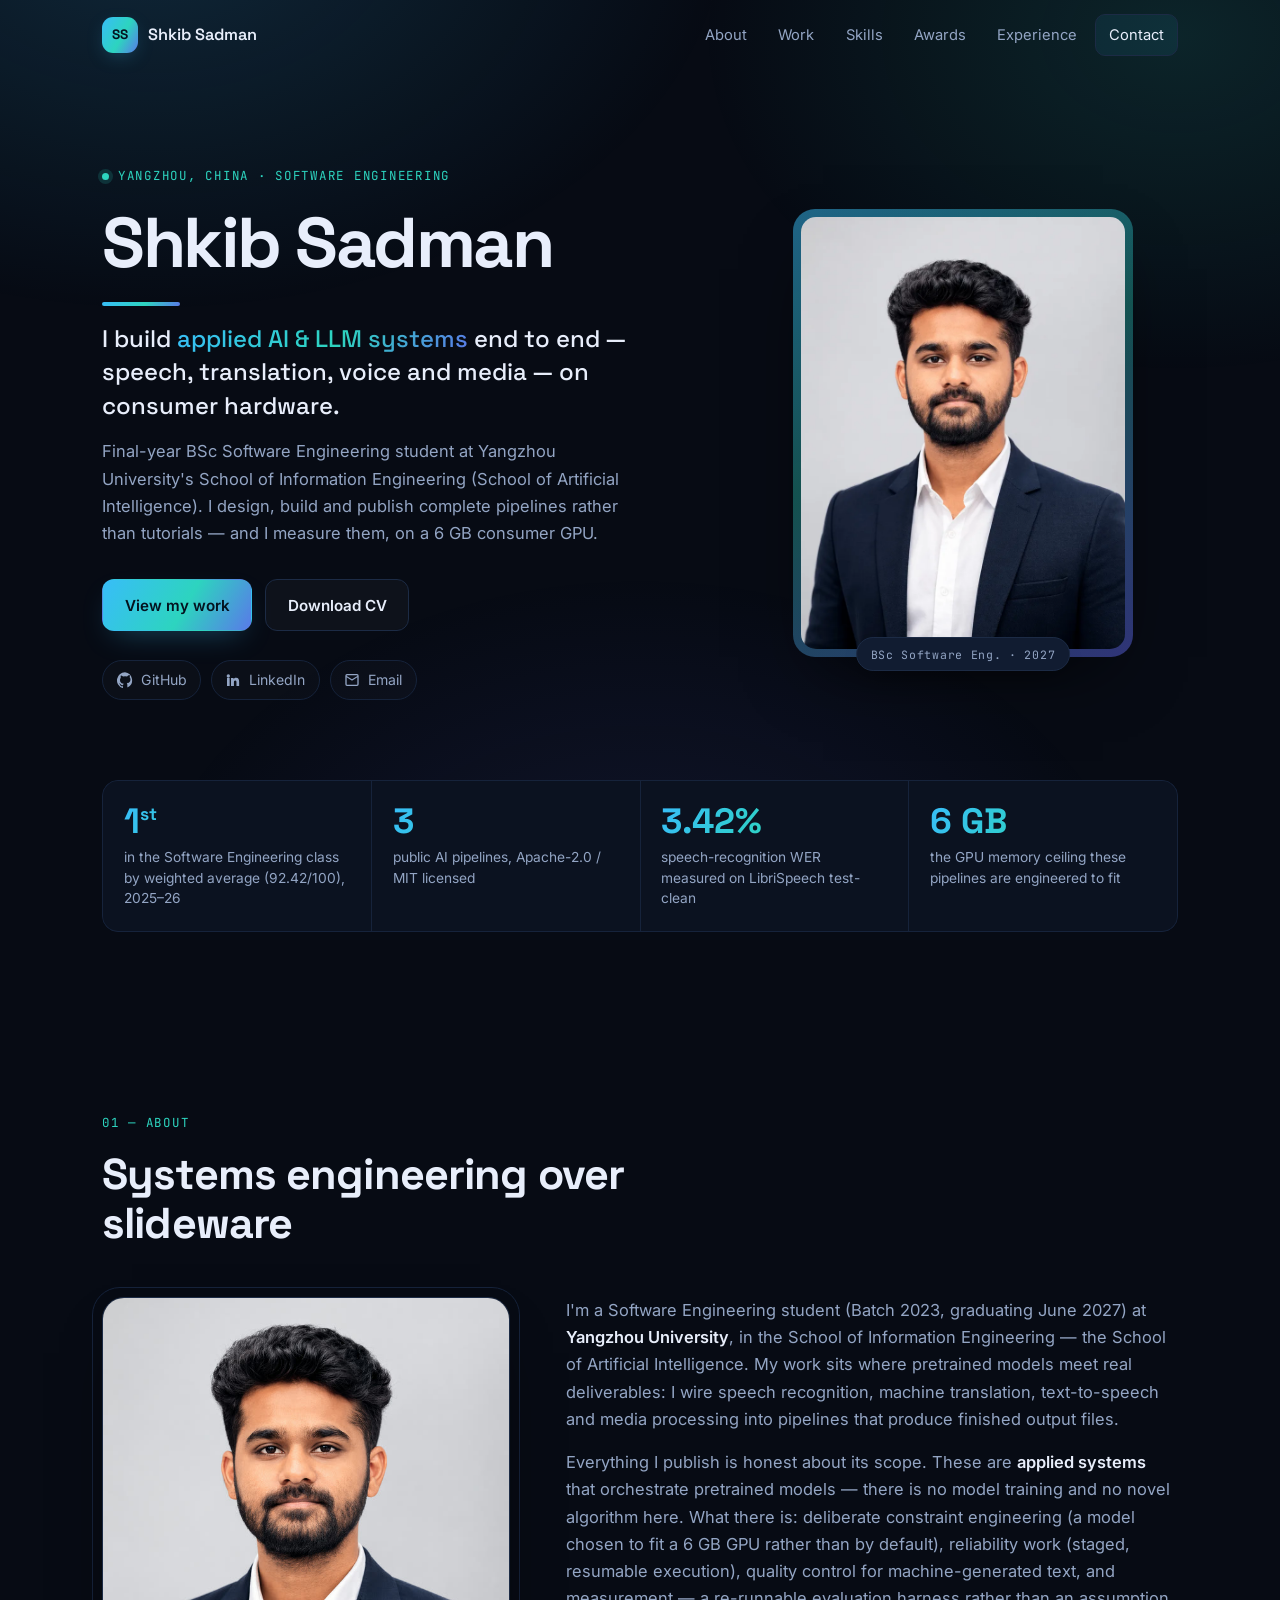
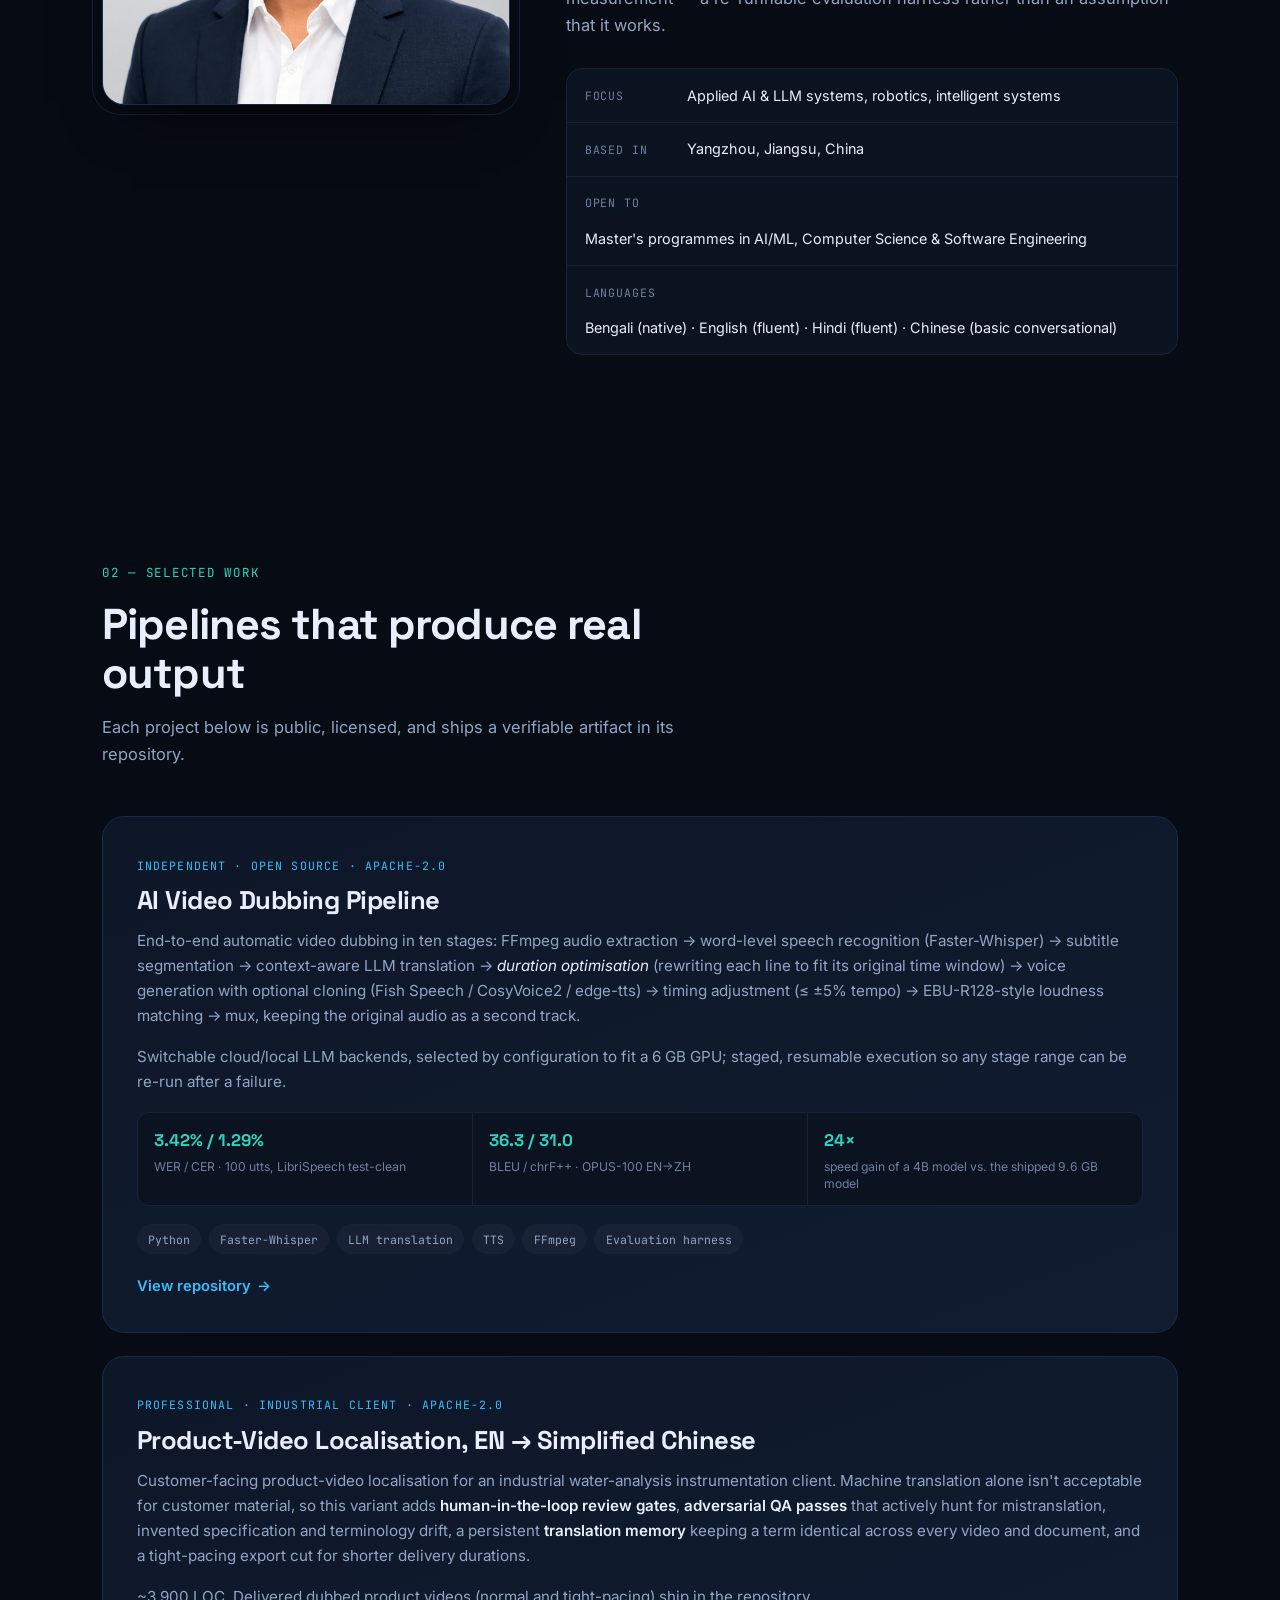
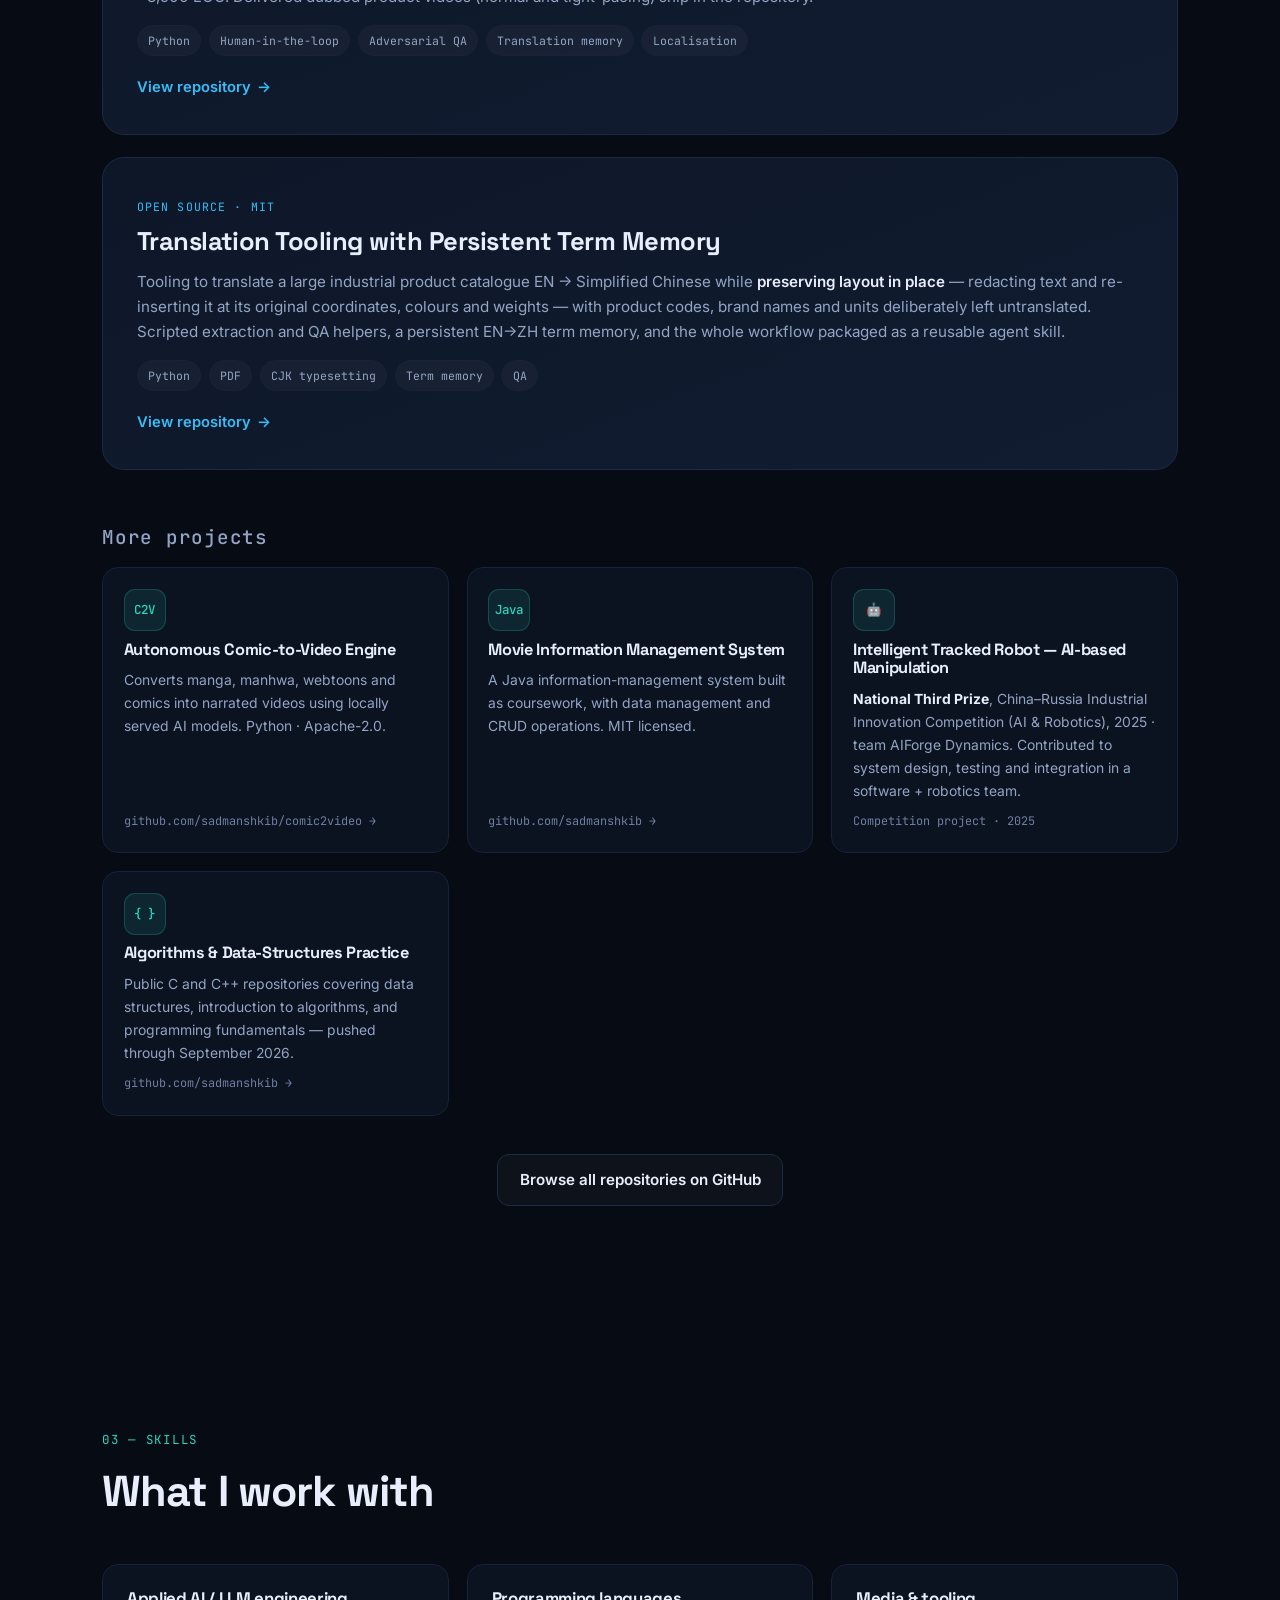
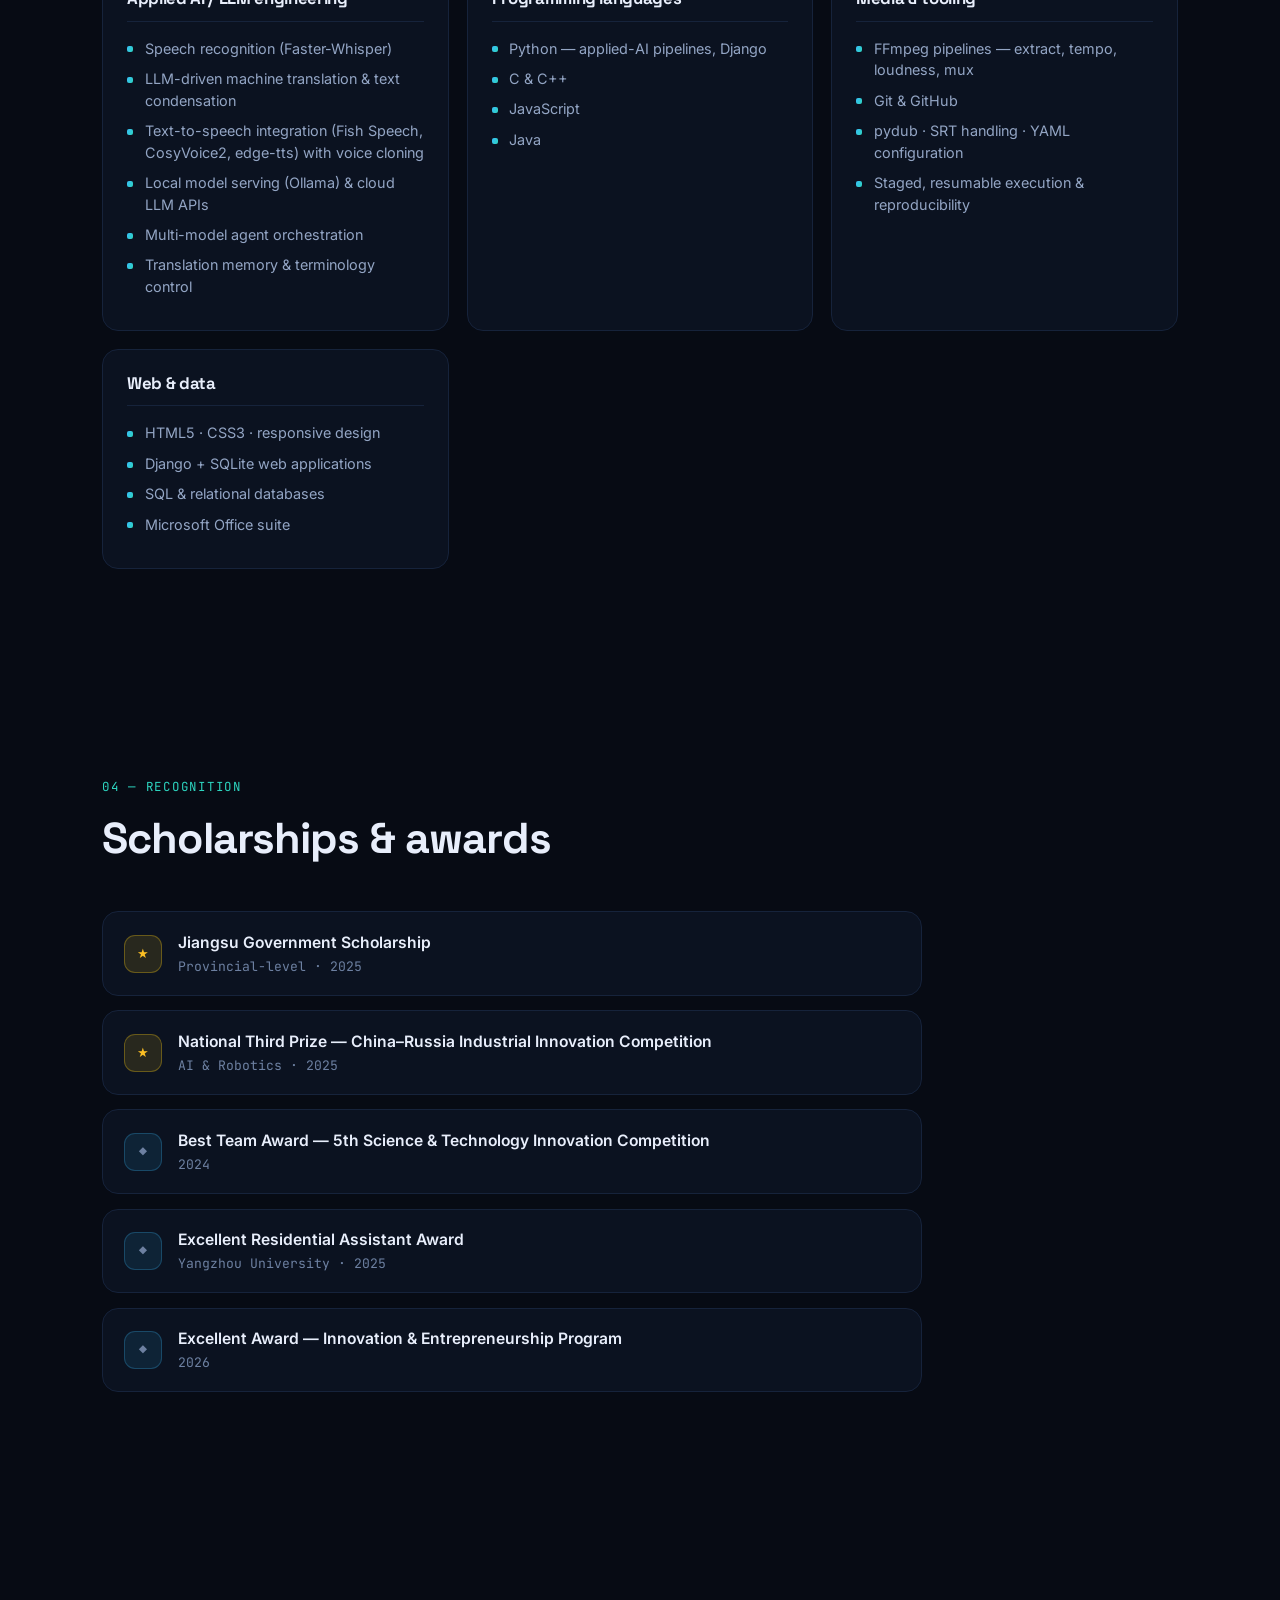
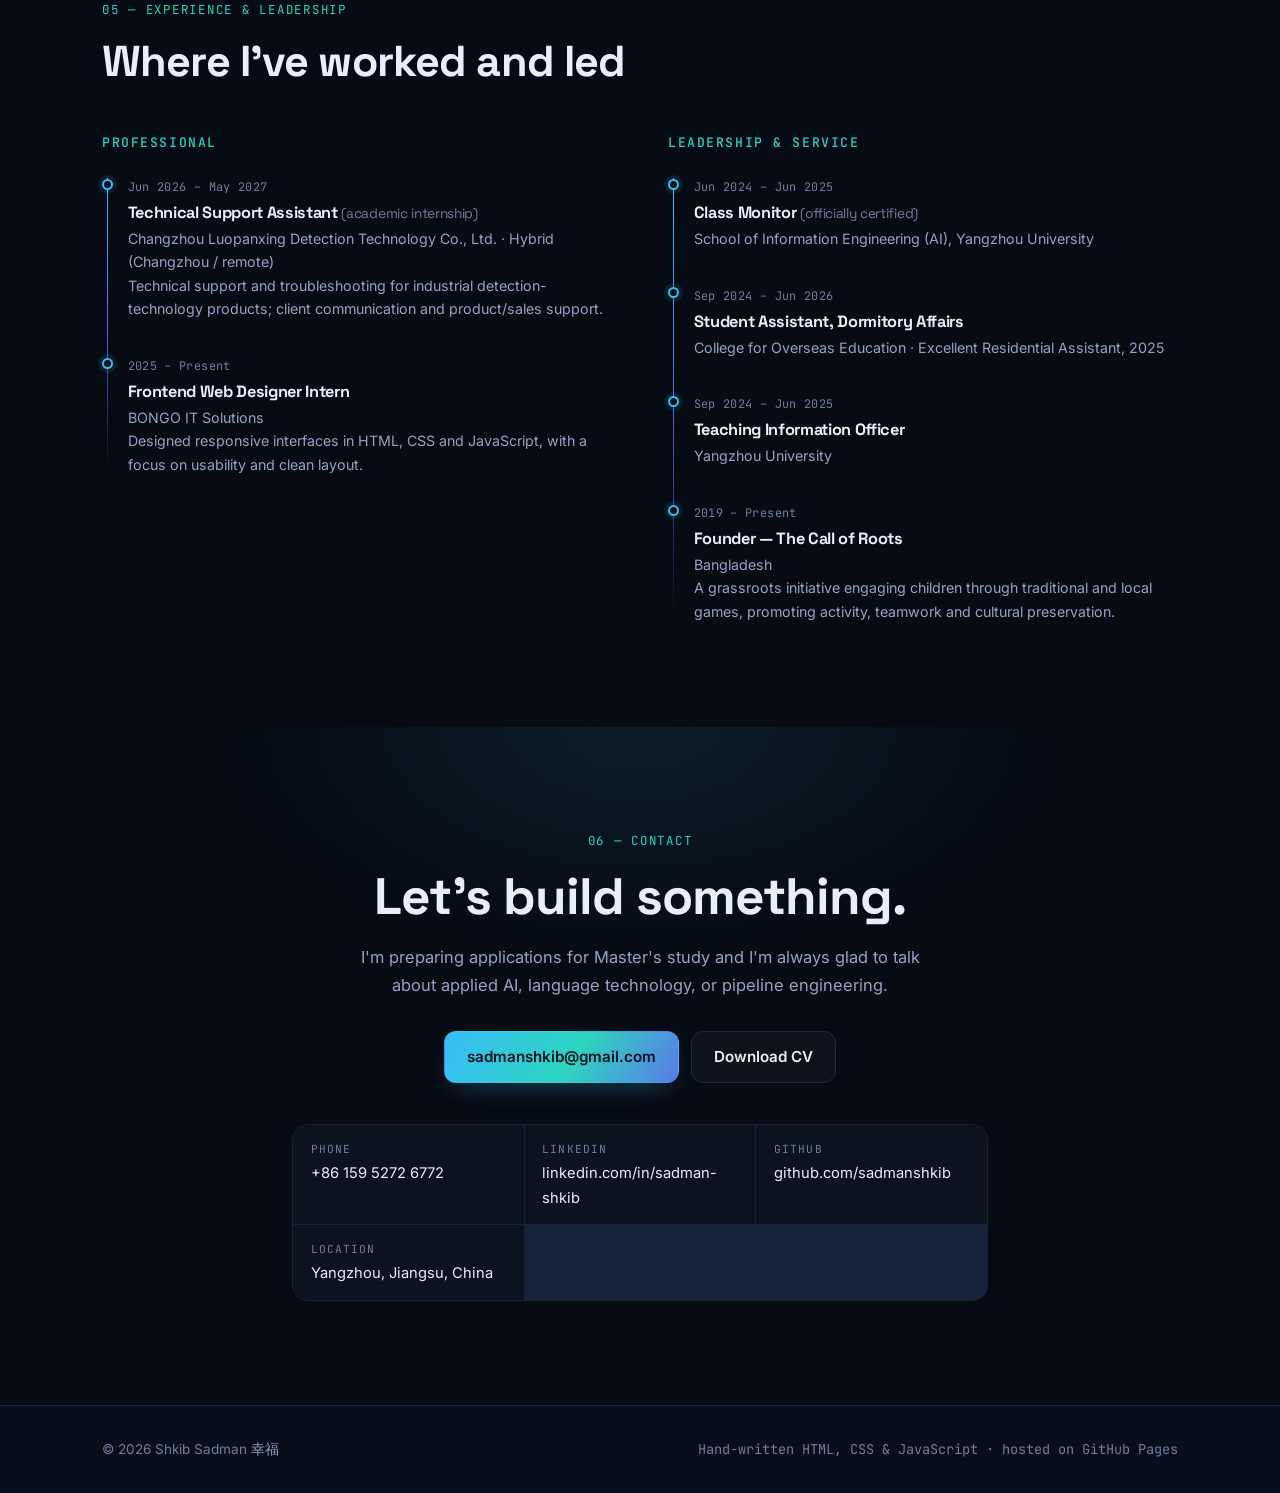
==== index.html @ f6d96672 "Initial commit: personal portfolio website Hand-written static portfolio (HTML/CSS/JS), dark theme: " ====
<!DOCTYPE html>
<html lang="en">
<head>
<meta charset="utf-8" />
<meta name="viewport" content="width=device-width, initial-scale=1" />
<title>Shkib Sadman — Software Engineering &amp; Applied AI</title>
<meta name="description" content="Shkib Sadman — Software Engineering student at Yangzhou University building end-to-end applied AI and LLM pipelines: speech recognition, machine translation, text-to-speech and media processing on consumer hardware." />
<meta name="author" content="Shkib Sadman" />
<meta name="theme-color" content="#070b14" />

<!-- Open Graph / social -->
<meta property="og:type" content="website" />
<meta property="og:title" content="Shkib Sadman — Software Engineering &amp; Applied AI" />
<meta property="og:description" content="Software Engineering student building end-to-end applied AI and LLM pipelines on a 6 GB consumer GPU." />
<meta property="og:url" content="https://sadmanshkib.github.io/" />
<meta property="og:image" content="https://sadmanshkib.github.io/assets/img/og-cover.jpg" />
<meta name="twitter:card" content="summary_large_image" />

<link rel="icon" href="assets/img/favicon.svg" type="image/svg+xml" />
<link rel="apple-touch-icon" href="assets/img/headshot-square.jpg" />
<link rel="canonical" href="https://sadmanshkib.github.io/" />

<link rel="preconnect" href="https://fonts.googleapis.com" />
<link rel="preconnect" href="https://fonts.gstatic.com" crossorigin />
<link href="https://fonts.googleapis.com/css2?family=Inter:wght@400;500;600;700&family=Space+Grotesk:wght@500;600;700&family=JetBrains+Mono:wght@400;500&display=swap" rel="stylesheet" />
<link rel="stylesheet" href="assets/css/styles.css" />
</head>
<body>
<a class="skip-link" href="#main">Skip to content</a>
<div class="bg-glow" aria-hidden="true"></div>

<header class="nav" id="nav">
  <div class="wrap nav-inner">
    <a class="brand" href="#home" aria-label="Shkib Sadman — home">
      <span class="brand-mark">SS</span>
      <span class="brand-text">Shkib&nbsp;Sadman</span>
    </a>
    <nav class="nav-links" id="nav-links" aria-label="Main navigation">
      <a href="#about">About</a>
      <a href="#work">Work</a>
      <a href="#skills">Skills</a>
      <a href="#awards">Awards</a>
      <a href="#experience">Experience</a>
      <a class="nav-cta" href="#contact">Contact</a>
    </nav>
    <button class="nav-toggle" id="nav-toggle" aria-label="Toggle navigation" aria-expanded="false" aria-controls="nav-links">
      <span></span><span></span><span></span>
    </button>
  </div>
</header>

<main id="main">

  <!-- ============ HERO ============ -->
  <section class="hero" id="home">
    <div class="wrap hero-grid">
      <div class="hero-copy reveal">
        <p class="eyebrow"><span class="dot"></span> Yangzhou, China · Software Engineering</p>
        <h1>Shkib&nbsp;Sadman</h1>
        <p class="hero-role">I build <span class="grad">applied AI &amp; LLM systems</span> end to end — speech, translation, voice and media — on consumer hardware.</p>
        <p class="hero-lead">
          Final-year BSc Software Engineering student at Yangzhou University's School of
          Information Engineering (School of Artificial Intelligence). I design, build and publish
          complete pipelines rather than tutorials — and I measure them, on a 6&nbsp;GB consumer GPU.
        </p>
        <div class="hero-actions">
          <a class="btn btn-primary" href="#work">View my work</a>
          <a class="btn btn-ghost" href="assets/Sadman_Shkib_CV.pdf" download>Download CV</a>
        </div>
        <ul class="socials" aria-label="Profiles">
          <li><a href="https://github.com/sadmanshkib" target="_blank" rel="noopener" aria-label="GitHub">
            <svg viewBox="0 0 24 24" aria-hidden="true"><path d="M12 .5a12 12 0 0 0-3.8 23.4c.6.1.8-.3.8-.6v-2c-3.3.7-4-1.6-4-1.6-.6-1.4-1.4-1.8-1.4-1.8-1.1-.8.1-.8.1-.8 1.2.1 1.9 1.3 1.9 1.3 1.1 1.9 2.9 1.3 3.6 1 .1-.8.4-1.4.8-1.7-2.7-.3-5.5-1.3-5.5-5.9 0-1.3.5-2.4 1.2-3.2-.1-.3-.5-1.5.1-3.2 0 0 1-.3 3.3 1.2a11.5 11.5 0 0 1 6 0C17.9 4.3 18.9 4.6 18.9 4.6c.7 1.7.3 2.9.1 3.2.8.8 1.2 1.9 1.2 3.2 0 4.6-2.8 5.6-5.5 5.9.4.4.8 1.1.8 2.2v3.3c0 .3.2.7.8.6A12 12 0 0 0 12 .5z"/></svg>
            GitHub</a></li>
          <li><a href="https://linkedin.com/in/sadman-shkib" target="_blank" rel="noopener" aria-label="LinkedIn">
            <svg viewBox="0 0 24 24" aria-hidden="true"><path d="M4.98 3.5a2.5 2.5 0 1 1 0 5 2.5 2.5 0 0 1 0-5zM3 9h4v12H3zM9 9h3.8v1.7h.1c.5-.9 1.8-1.9 3.7-1.9 3.9 0 4.6 2.6 4.6 6V21h-4v-5.3c0-1.3 0-2.9-1.8-2.9s-2 1.4-2 2.8V21H9z"/></svg>
            LinkedIn</a></li>
          <li><a href="mailto:sadmanshkib@gmail.com" aria-label="Email">
            <svg viewBox="0 0 24 24" aria-hidden="true"><path d="M2 5.5A2.5 2.5 0 0 1 4.5 3h15A2.5 2.5 0 0 1 22 5.5v13a2.5 2.5 0 0 1-2.5 2.5h-15A2.5 2.5 0 0 1 2 18.5zM4.5 5a.5.5 0 0 0-.5.5v.4l8 5 8-5v-.4a.5.5 0 0 0-.5-.5zM20 8l-7.5 4.7a1 1 0 0 1-1 0L4 8v10.5a.5.5 0 0 0 .5.5h15a.5.5 0 0 0 .5-.5z"/></svg>
            Email</a></li>
        </ul>
      </div>

      <div class="hero-visual reveal">
        <div class="headshot-frame">
          <picture>
            <source srcset="assets/img/headshot.webp" type="image/webp" />
            <img src="assets/img/headshot.jpg" alt="Portrait of Shkib Sadman" width="720" height="960" loading="eager" />
          </picture>
          <span class="frame-tag">BSc Software Eng. · 2027</span>
        </div>
      </div>
    </div>

    <div class="wrap">
      <dl class="stats reveal">
        <div class="stat">
          <dt>1<sup>st</sup></dt>
          <dd>in the Software Engineering class by weighted average (92.42/100), 2025–26</dd>
        </div>
        <div class="stat">
          <dt>3</dt>
          <dd>public AI pipelines, Apache-2.0 / MIT licensed</dd>
        </div>
        <div class="stat">
          <dt>3.42%</dt>
          <dd>speech-recognition WER measured on LibriSpeech test-clean</dd>
        </div>
        <div class="stat">
          <dt>6 GB</dt>
          <dd>the GPU memory ceiling these pipelines are engineered to fit</dd>
        </div>
      </dl>
    </div>
  </section>

  <!-- ============ ABOUT ============ -->
  <section class="section" id="about">
    <div class="wrap">
      <header class="sec-head reveal">
        <p class="eyebrow">01 — About</p>
        <h2>Systems engineering over slideware</h2>
      </header>
      <div class="about-grid">
        <div class="about-media reveal">
          <img src="assets/img/headshot-square.jpg" alt="Shkib Sadman" width="640" height="640" loading="lazy" />
        </div>
        <div class="about-text reveal">
          <p>
            I'm a Software Engineering student (Batch 2023, graduating June 2027) at
            <strong>Yangzhou University</strong>, in the School of Information Engineering — the
            School of Artificial Intelligence. My work sits where pretrained models meet real
            deliverables: I wire speech recognition, machine translation, text-to-speech and media
            processing into pipelines that produce finished output files.
          </p>
          <p>
            Everything I publish is honest about its scope. These are <strong>applied systems</strong>
            that orchestrate pretrained models — there is no model training and no novel algorithm
            here. What there is: deliberate constraint engineering (a model chosen to fit a 6&nbsp;GB
            GPU rather than by default), reliability work (staged, resumable execution), quality
            control for machine-generated text, and measurement — a re-runnable evaluation harness
            rather than an assumption that it works.
          </p>
          <ul class="facts">
            <li><span>Focus</span> Applied AI &amp; LLM systems, robotics, intelligent systems</li>
            <li><span>Based in</span> Yangzhou, Jiangsu, China</li>
            <li><span>Open to</span> Master's programmes in AI/ML, Computer Science &amp; Software Engineering</li>
            <li><span>Languages</span> Bengali (native) · English (fluent) · Hindi (fluent) · Chinese (basic conversational)</li>
          </ul>
        </div>
      </div>
    </div>
  </section>

  <!-- ============ WORK ============ -->
  <section class="section" id="work">
    <div class="wrap">
      <header class="sec-head reveal">
        <p class="eyebrow">02 — Selected work</p>
        <h2>Pipelines that produce real output</h2>
        <p class="sec-sub">Each project below is public, licensed, and ships a verifiable artifact in its repository.</p>
      </header>

      <div class="cards">
        <article class="card card-feature reveal">
          <div class="card-top">
            <span class="card-kicker">Independent · Open source · Apache-2.0</span>
            <h3>AI Video Dubbing Pipeline</h3>
            <p>
              End-to-end automatic video dubbing in ten stages: FFmpeg audio extraction →
              word-level speech recognition (Faster-Whisper) → subtitle segmentation →
              context-aware LLM translation → <em>duration optimisation</em> (rewriting each line
              to fit its original time window) → voice generation with optional cloning
              (Fish Speech / CosyVoice2 / edge-tts) → timing adjustment (≤ ±5% tempo) →
              EBU-R128-style loudness matching → mux, keeping the original audio as a second track.
            </p>
            <p class="card-note">
              Switchable cloud/local LLM backends, selected by configuration to fit a 6&nbsp;GB GPU;
              staged, resumable execution so any stage range can be re-run after a failure.
            </p>
          </div>
          <div class="metrics">
            <div><b>3.42% / 1.29%</b><span>WER / CER · 100 utts, LibriSpeech test-clean</span></div>
            <div><b>36.3 / 31.0</b><span>BLEU / chrF++ · OPUS-100 EN→ZH</span></div>
            <div><b>24×</b><span>speed gain of a 4B model vs. the shipped 9.6 GB model</span></div>
          </div>
          <ul class="tags">
            <li>Python</li><li>Faster-Whisper</li><li>LLM translation</li><li>TTS</li><li>FFmpeg</li><li>Evaluation harness</li>
          </ul>
          <a class="card-link" href="https://github.com/sadmanshkib/ai-video-dubbing-pipeline" target="_blank" rel="noopener">
            View repository <span aria-hidden="true">→</span></a>
        </article>

        <article class="card card-feature reveal">
          <div class="card-top">
            <span class="card-kicker">Professional · Industrial client · Apache-2.0</span>
            <h3>Product-Video Localisation, EN → Simplified Chinese</h3>
            <p>
              Customer-facing product-video localisation for an industrial water-analysis
              instrumentation client. Machine translation alone isn't acceptable for customer
              material, so this variant adds <strong>human-in-the-loop review gates</strong>,
              <strong>adversarial QA passes</strong> that actively hunt for mistranslation,
              invented specification and terminology drift, a persistent
              <strong>translation memory</strong> keeping a term identical across every video and
              document, and a tight-pacing export cut for shorter delivery durations.
            </p>
            <p class="card-note">~3,900 LOC. Delivered dubbed product videos (normal and tight-pacing) ship in the repository.</p>
          </div>
          <ul class="tags">
            <li>Python</li><li>Human-in-the-loop</li><li>Adversarial QA</li><li>Translation memory</li><li>Localisation</li>
          </ul>
          <a class="card-link" href="https://github.com/sadmanshkib/pyxis_video_dub-pipeline" target="_blank" rel="noopener">
            View repository <span aria-hidden="true">→</span></a>
        </article>

        <article class="card card-feature reveal">
          <div class="card-top">
            <span class="card-kicker">Open source · MIT</span>
            <h3>Translation Tooling with Persistent Term Memory</h3>
            <p>
              Tooling to translate a large industrial product catalogue EN → Simplified Chinese
              while <strong>preserving layout in place</strong> — redacting text and re-inserting it
              at its original coordinates, colours and weights — with product codes, brand names and
              units deliberately left untranslated. Scripted extraction and QA helpers, a persistent
              EN→ZH term memory, and the whole workflow packaged as a reusable agent skill.
            </p>
          </div>
          <ul class="tags">
            <li>Python</li><li>PDF</li><li>CJK typesetting</li><li>Term memory</li><li>QA</li>
          </ul>
          <a class="card-link" href="https://github.com/sadmanshkib/pyxis-catalog-translation" target="_blank" rel="noopener">
            View repository <span aria-hidden="true">→</span></a>
        </article>
      </div>

      <h3 class="more-head reveal">More projects</h3>
      <div class="mini-grid">
        <a class="mini reveal" href="https://github.com/sadmanshkib/comic2video" target="_blank" rel="noopener">
          <span class="mini-mark" aria-hidden="true">C2V</span>
          <h4>Autonomous Comic-to-Video Engine</h4>
          <p>Converts manga, manhwa, webtoons and comics into narrated videos using locally served AI models. Python · Apache-2.0.</p>
          <span class="mini-go">github.com/sadmanshkib/comic2video →</span>
        </a>
        <a class="mini reveal" href="https://github.com/sadmanshkib/Movie-Information-Management-System" target="_blank" rel="noopener">
          <span class="mini-mark" aria-hidden="true">Java</span>
          <h4>Movie Information Management System</h4>
          <p>A Java information-management system built as coursework, with data management and CRUD operations. MIT licensed.</p>
          <span class="mini-go">github.com/sadmanshkib →</span>
        </a>
        <div class="mini static reveal">
          <span class="mini-mark" aria-hidden="true">🤖</span>
          <h4>Intelligent Tracked Robot — AI-based Manipulation</h4>
          <p><strong>National Third Prize</strong>, China–Russia Industrial Innovation Competition (AI &amp; Robotics), 2025 · team AIForge Dynamics. Contributed to system design, testing and integration in a software + robotics team.</p>
          <span class="mini-go">Competition project · 2025</span>
        </div>
        <div class="mini static reveal">
          <span class="mini-mark" aria-hidden="true">{ }</span>
          <h4>Algorithms &amp; Data-Structures Practice</h4>
          <p>Public C and C++ repositories covering data structures, introduction to algorithms, and programming fundamentals — pushed through September 2026.</p>
          <span class="mini-go">github.com/sadmanshkib →</span>
        </div>
      </div>
      <p class="repo-cta reveal">
        <a class="btn btn-ghost" href="https://github.com/sadmanshkib?tab=repositories" target="_blank" rel="noopener">
          Browse all repositories on GitHub</a>
      </p>
    </div>
  </section>

  <!-- ============ SKILLS ============ -->
  <section class="section" id="skills">
    <div class="wrap">
      <header class="sec-head reveal">
        <p class="eyebrow">03 — Skills</p>
        <h2>What I work with</h2>
      </header>
      <div class="skill-grid">
        <div class="skill reveal">
          <h3>Applied AI / LLM engineering</h3>
          <ul>
            <li>Speech recognition (Faster-Whisper)</li>
            <li>LLM-driven machine translation &amp; text condensation</li>
            <li>Text-to-speech integration (Fish Speech, CosyVoice2, edge-tts) with voice cloning</li>
            <li>Local model serving (Ollama) &amp; cloud LLM APIs</li>
            <li>Multi-model agent orchestration</li>
            <li>Translation memory &amp; terminology control</li>
          </ul>
        </div>
        <div class="skill reveal">
          <h3>Programming languages</h3>
          <ul>
            <li>Python — applied-AI pipelines, Django</li>
            <li>C &amp; C++</li>
            <li>JavaScript</li>
            <li>Java</li>
          </ul>
        </div>
        <div class="skill reveal">
          <h3>Media &amp; tooling</h3>
          <ul>
            <li>FFmpeg pipelines — extract, tempo, loudness, mux</li>
            <li>Git &amp; GitHub</li>
            <li>pydub · SRT handling · YAML configuration</li>
            <li>Staged, resumable execution &amp; reproducibility</li>
          </ul>
        </div>
        <div class="skill reveal">
          <h3>Web &amp; data</h3>
          <ul>
            <li>HTML5 · CSS3 · responsive design</li>
            <li>Django + SQLite web applications</li>
            <li>SQL &amp; relational databases</li>
            <li>Microsoft Office suite</li>
          </ul>
        </div>
      </div>
    </div>
  </section>

  <!-- ============ AWARDS ============ -->
  <section class="section" id="awards">
    <div class="wrap">
      <header class="sec-head reveal">
        <p class="eyebrow">04 — Recognition</p>
        <h2>Scholarships &amp; awards</h2>
      </header>
      <ul class="award-list">
        <li class="reveal">
          <span class="award-badge gold" aria-hidden="true">★</span>
          <div><strong>Jiangsu Government Scholarship</strong><span>Provincial-level · 2025</span></div>
        </li>
        <li class="reveal">
          <span class="award-badge gold" aria-hidden="true">★</span>
          <div><strong>National Third Prize — China–Russia Industrial Innovation Competition</strong><span>AI &amp; Robotics · 2025</span></div>
        </li>
        <li class="reveal">
          <span class="award-badge" aria-hidden="true">◆</span>
          <div><strong>Best Team Award — 5th Science &amp; Technology Innovation Competition</strong><span>2024</span></div>
        </li>
        <li class="reveal">
          <span class="award-badge" aria-hidden="true">◆</span>
          <div><strong>Excellent Residential Assistant Award</strong><span>Yangzhou University · 2025</span></div>
        </li>
        <li class="reveal">
          <span class="award-badge" aria-hidden="true">◆</span>
          <div><strong>Excellent Award — Innovation &amp; Entrepreneurship Program</strong><span>2026</span></div>
        </li>
      </ul>
    </div>
  </section>

  <!-- ============ EXPERIENCE ============ -->
  <section class="section" id="experience">
    <div class="wrap">
      <header class="sec-head reveal">
        <p class="eyebrow">05 — Experience &amp; leadership</p>
        <h2>Where I've worked and led</h2>
      </header>

      <div class="two-col">
        <div class="col reveal">
          <h3 class="col-title">Professional</h3>
          <ol class="timeline">
            <li>
              <span class="t-when">Jun 2026 – May 2027</span>
              <h4>Technical Support Assistant <em>(academic internship)</em></h4>
              <p class="t-where">Changzhou Luopanxing Detection Technology Co., Ltd. · Hybrid (Changzhou / remote)</p>
              <p>Technical support and troubleshooting for industrial detection-technology products; client communication and product/sales support.</p>
            </li>
            <li>
              <span class="t-when">2025 – Present</span>
              <h4>Frontend Web Designer Intern</h4>
              <p class="t-where">BONGO IT Solutions</p>
              <p>Designed responsive interfaces in HTML, CSS and JavaScript, with a focus on usability and clean layout.</p>
            </li>
          </ol>
        </div>

        <div class="col reveal">
          <h3 class="col-title">Leadership &amp; service</h3>
          <ol class="timeline">
            <li>
              <span class="t-when">Jun 2024 – Jun 2025</span>
              <h4>Class Monitor <em>(officially certified)</em></h4>
              <p class="t-where">School of Information Engineering (AI), Yangzhou University</p>
            </li>
            <li>
              <span class="t-when">Sep 2024 – Jun 2026</span>
              <h4>Student Assistant, Dormitory Affairs</h4>
              <p class="t-where">College for Overseas Education · Excellent Residential Assistant, 2025</p>
            </li>
            <li>
              <span class="t-when">Sep 2024 – Jun 2025</span>
              <h4>Teaching Information Officer</h4>
              <p class="t-where">Yangzhou University</p>
            </li>
            <li>
              <span class="t-when">2019 – Present</span>
              <h4>Founder — The Call of Roots</h4>
              <p class="t-where">Bangladesh</p>
              <p>A grassroots initiative engaging children through traditional and local games, promoting activity, teamwork and cultural preservation.</p>
            </li>
          </ol>
        </div>
      </div>
    </div>
  </section>

  <!-- ============ CONTACT ============ -->
  <section class="section contact" id="contact">
    <div class="wrap contact-inner reveal">
      <p class="eyebrow">06 — Contact</p>
      <h2>Let's build something.</h2>
      <p class="contact-lead">
        I'm preparing applications for Master's study and I'm always glad to talk about applied AI,
        language technology, or pipeline engineering.
      </p>
      <div class="contact-actions">
        <a class="btn btn-primary" href="mailto:sadmanshkib@gmail.com">sadmanshkib@gmail.com</a>
        <a class="btn btn-ghost" href="assets/Sadman_Shkib_CV.pdf" download>Download CV</a>
      </div>
      <ul class="contact-list">
        <li><span>Phone</span><a href="tel:+8615952726772">+86 159 5272 6772</a></li>
        <li><span>LinkedIn</span><a href="https://linkedin.com/in/sadman-shkib" target="_blank" rel="noopener">linkedin.com/in/sadman-shkib</a></li>
        <li><span>GitHub</span><a href="https://github.com/sadmanshkib" target="_blank" rel="noopener">github.com/sadmanshkib</a></li>
        <li><span>Location</span><span>Yangzhou, Jiangsu, China</span></li>
      </ul>
    </div>
  </section>

</main>

<footer class="footer">
  <div class="wrap footer-inner">
    <p>© <span id="year">2026</span> Shkib Sadman <span class="cn">幸福</span></p>
    <p class="footer-note">Hand-written HTML, CSS &amp; JavaScript · hosted on GitHub Pages</p>
  </div>
</footer>

<script src="assets/js/main.js" defer></script>
</body>
</html>
---- assets/css/styles.css ----
/* =========================================================
   Shkib Sadman — portfolio
   Hand-written CSS · dark theme, blue → teal accents
   ========================================================= */

:root{
  --bg:#070b14;
  --bg-2:#0b1220;
  --card:#0e1728;
  --card-2:#111c31;
  --border:#1c2b45;
  --border-soft:#16233b;
  --text:#e8eefb;
  --muted:#93a5c4;
  --muted-2:#6d80a1;
  --accent:#38bdf8;      /* sky */
  --accent-2:#2dd4bf;    /* teal */
  --accent-3:#6366f1;    /* indigo */
  --grad:linear-gradient(120deg,#38bdf8 0%,#2dd4bf 55%,#6366f1 110%);
  --ring:rgba(56,189,248,.35);
  --radius:16px;
  --radius-lg:22px;
  --maxw:1140px;
  --font:"Inter",system-ui,-apple-system,"Segoe UI",Roboto,sans-serif;
  --font-head:"Space Grotesk","Inter",system-ui,sans-serif;
  --font-mono:"JetBrains Mono",ui-monospace,SFMono-Regular,Menlo,monospace;
}

*,*::before,*::after{box-sizing:border-box}
html{scroll-behavior:smooth;scroll-padding-top:84px;-webkit-text-size-adjust:100%}
body{
  margin:0;
  background:var(--bg);
  color:var(--text);
  font-family:var(--font);
  font-size:16.5px;
  line-height:1.65;
  -webkit-font-smoothing:antialiased;
  text-rendering:optimizeLegibility;
  overflow-x:hidden;
}
img{max-width:100%;display:block;height:auto}
a{color:inherit;text-decoration:none}
ul,ol{margin:0;padding:0;list-style:none}
h1,h2,h3,h4{font-family:var(--font-head);line-height:1.15;margin:0;letter-spacing:-.02em}
p{margin:0 0 1rem}

.wrap{width:100%;max-width:var(--maxw);margin-inline:auto;padding-inline:clamp(1.1rem,4vw,2rem)}

/* ambient background glow */
.bg-glow{
  position:fixed;inset:0;z-index:-1;pointer-events:none;
  background:
    radial-gradient(60rem 40rem at 12% -8%,rgba(56,189,248,.16),transparent 60%),
    radial-gradient(48rem 34rem at 92% 4%,rgba(45,212,191,.13),transparent 62%),
    radial-gradient(52rem 40rem at 50% 108%,rgba(99,102,241,.13),transparent 62%);
}

.skip-link{
  position:absolute;left:-9999px;top:0;z-index:200;
  background:var(--accent);color:#04121f;padding:.6rem 1rem;border-radius:0 0 10px 0;font-weight:600;
}
.skip-link:focus{left:0}

/* ---------- nav ---------- */
.nav{
  position:fixed;top:0;left:0;right:0;z-index:100;
  transition:background .3s ease,border-color .3s ease,backdrop-filter .3s ease;
  border-bottom:1px solid transparent;
}
.nav.scrolled{
  background:rgba(7,11,20,.78);
  backdrop-filter:blur(14px) saturate(150%);
  -webkit-backdrop-filter:blur(14px) saturate(150%);
  border-bottom-color:var(--border-soft);
}
.nav-inner{display:flex;align-items:center;justify-content:space-between;height:70px;gap:1rem}
.brand{display:flex;align-items:center;gap:.65rem;font-weight:600;font-family:var(--font-head)}
.brand-mark{
  display:grid;place-items:center;width:36px;height:36px;border-radius:11px;
  background:var(--grad);color:#04121f;font-weight:700;font-size:.85rem;letter-spacing:-.03em;
  box-shadow:0 6px 20px -6px var(--ring);
}
.brand-text{font-size:1.02rem}
.nav-links{display:flex;align-items:center;gap:.35rem}
.nav-links a{
  padding:.5rem .8rem;border-radius:10px;font-size:.92rem;color:var(--muted);
  transition:color .2s,background .2s;
}
.nav-links a:hover{color:var(--text);background:rgba(255,255,255,.05)}
.nav-links a.active{color:var(--text)}
.nav-links a.active::after{
  content:"";display:block;height:2px;margin-top:.35rem;border-radius:2px;background:var(--grad);
}
.nav-cta{
  border:1px solid var(--border);background:rgba(56,189,248,.08);color:var(--text)!important;
}
.nav-cta:hover{background:rgba(56,189,248,.18)!important;border-color:var(--accent)}

.nav-toggle{
  display:none;flex-direction:column;gap:5px;background:none;border:0;padding:10px;cursor:pointer;
  border-radius:10px;
}
.nav-toggle span{width:22px;height:2px;background:var(--text);border-radius:2px;transition:.3s}
.nav-toggle[aria-expanded="true"] span:nth-child(1){transform:translateY(7px) rotate(45deg)}
.nav-toggle[aria-expanded="true"] span:nth-child(2){opacity:0}
.nav-toggle[aria-expanded="true"] span:nth-child(3){transform:translateY(-7px) rotate(-45deg)}

/* ---------- hero ---------- */
.hero{padding:clamp(7rem,13vw,10.5rem) 0 clamp(3rem,6vw,5rem)}
.hero-grid{
  display:grid;grid-template-columns:minmax(0,1.15fr) minmax(0,.85fr);
  gap:clamp(2rem,5vw,4rem);align-items:center;
}
.eyebrow{
  font-family:var(--font-mono);font-size:.78rem;letter-spacing:.14em;text-transform:uppercase;
  color:var(--accent-2);display:flex;align-items:center;gap:.55rem;margin:0 0 1rem;
}
.eyebrow .dot{
  width:7px;height:7px;border-radius:50%;background:var(--accent-2);
  box-shadow:0 0 0 4px rgba(45,212,191,.16);animation:pulse 2.6s ease-in-out infinite;
}
@keyframes pulse{50%{box-shadow:0 0 0 8px rgba(45,212,191,0)}}
h1{
  font-size:clamp(2.6rem,7vw,4.4rem);font-weight:700;letter-spacing:-.035em;margin:0 0 1rem;
}
h1::after{
  content:"";display:block;width:78px;height:4px;border-radius:4px;background:var(--grad);margin-top:1.1rem;
}
.hero-role{font-size:clamp(1.15rem,2.5vw,1.5rem);font-weight:500;color:var(--text);margin:0 0 1rem;font-family:var(--font-head);line-height:1.4}
.grad{background:var(--grad);-webkit-background-clip:text;background-clip:text;color:transparent}
.hero-lead{color:var(--muted);max-width:52ch;margin-bottom:2rem}

.hero-actions{display:flex;flex-wrap:wrap;gap:.8rem;margin-bottom:1.8rem}
.btn{
  display:inline-flex;align-items:center;gap:.5rem;padding:.78rem 1.35rem;border-radius:12px;
  font-weight:600;font-size:.95rem;border:1px solid transparent;cursor:pointer;
  transition:transform .2s ease,box-shadow .25s ease,background .25s ease,border-color .25s;
}
.btn:hover{transform:translateY(-2px)}
.btn-primary{background:var(--grad);color:#04121f;box-shadow:0 12px 30px -12px var(--ring)}
.btn-primary:hover{box-shadow:0 18px 40px -14px var(--ring)}
.btn-ghost{border-color:var(--border);background:rgba(255,255,255,.03);color:var(--text)}
.btn-ghost:hover{border-color:var(--accent);background:rgba(56,189,248,.1)}

.socials{display:flex;flex-wrap:wrap;gap:.6rem}
.socials a{
  display:inline-flex;align-items:center;gap:.5rem;font-size:.88rem;color:var(--muted);
  padding:.45rem .85rem;border:1px solid var(--border-soft);border-radius:999px;background:rgba(255,255,255,.02);
  transition:color .2s,border-color .2s,background .2s;
}
.socials a:hover{color:var(--text);border-color:var(--accent);background:rgba(56,189,248,.08)}
.socials svg{width:16px;height:16px;fill:currentColor}

.hero-visual{display:flex;justify-content:center}
.headshot-frame{
  position:relative;width:min(340px,80vw);border-radius:var(--radius-lg);padding:8px;
  background:linear-gradient(150deg,rgba(56,189,248,.5),rgba(45,212,191,.35) 45%,rgba(99,102,241,.45));
  box-shadow:0 30px 70px -30px rgba(0,0,0,.85);
}
.headshot-frame img{border-radius:calc(var(--radius-lg) - 7px);width:100%;aspect-ratio:3/4;object-fit:cover}
.frame-tag{
  position:absolute;bottom:-14px;left:50%;transform:translateX(-50%);white-space:nowrap;
  font-family:var(--font-mono);font-size:.72rem;letter-spacing:.06em;
  background:var(--card-2);border:1px solid var(--border);color:var(--muted);
  padding:.4rem .85rem;border-radius:999px;box-shadow:0 12px 26px -14px #000;
}

/* ---------- stats ---------- */
.stats{
  display:grid;grid-template-columns:repeat(4,1fr);gap:1px;margin:clamp(3.5rem,7vw,5rem) 0 0;
  background:var(--border-soft);border:1px solid var(--border-soft);border-radius:var(--radius);overflow:hidden;
}
.stat{background:var(--bg-2);padding:1.4rem 1.3rem}
.stat dt{font-family:var(--font-head);font-size:clamp(1.7rem,4vw,2.2rem);font-weight:700;background:var(--grad);-webkit-background-clip:text;background-clip:text;color:transparent;line-height:1}
.stat dt sup{font-size:.5em;vertical-align:super}
.stat dd{margin:.55rem 0 0;color:var(--muted);font-size:.86rem;line-height:1.5}

/* ---------- sections ---------- */
.section{padding:clamp(4rem,9vw,6.5rem) 0}
.sec-head{margin-bottom:clamp(2rem,4vw,3rem);max-width:62ch}
h2{font-size:clamp(1.8rem,4.4vw,2.7rem);font-weight:700}
.sec-sub{color:var(--muted);margin-top:.9rem}

/* ---------- about ---------- */
.about-grid{display:grid;grid-template-columns:minmax(0,.8fr) minmax(0,1.2fr);gap:clamp(2rem,5vw,3.5rem);align-items:start}
.about-media{position:relative}
.about-media img{
  border-radius:var(--radius-lg);border:1px solid var(--border);
  box-shadow:0 26px 60px -30px #000;width:100%;aspect-ratio:1;object-fit:cover;
}
.about-media::after{
  content:"";position:absolute;inset:-10px;border:1px solid var(--border-soft);border-radius:calc(var(--radius-lg) + 6px);z-index:-1;
}
.about-text p{color:var(--muted)}
.about-text strong{color:var(--text);font-weight:600}
.facts{margin-top:1.8rem;display:grid;gap:1px;background:var(--border-soft);border:1px solid var(--border-soft);border-radius:var(--radius);overflow:hidden}
.facts li{background:var(--bg-2);padding:.9rem 1.1rem;font-size:.9rem;color:var(--text);display:flex;gap:.9rem;flex-wrap:wrap}
.facts li span{
  font-family:var(--font-mono);font-size:.72rem;letter-spacing:.08em;text-transform:uppercase;
  color:var(--muted-2);min-width:88px;padding-top:.15rem;
}

/* ---------- project cards ---------- */
.cards{display:grid;gap:1.4rem}
.card{
  position:relative;background:linear-gradient(160deg,var(--card),var(--card-2));
  border:1px solid var(--border);border-radius:var(--radius-lg);padding:clamp(1.4rem,3vw,2.1rem);
  overflow:hidden;transition:transform .3s ease,border-color .3s ease,box-shadow .3s ease;
}
.card::before{
  content:"";position:absolute;inset:0 0 auto 0;height:2px;background:var(--grad);opacity:0;transition:opacity .3s;
}
.card:hover{transform:translateY(-4px);border-color:rgba(56,189,248,.4);box-shadow:0 30px 60px -34px #000}
.card:hover::before{opacity:1}
.card-kicker{
  font-family:var(--font-mono);font-size:.72rem;letter-spacing:.1em;text-transform:uppercase;color:var(--accent);
  display:inline-block;margin-bottom:.7rem;
}
.card h3{font-size:clamp(1.25rem,2.8vw,1.6rem);margin-bottom:.8rem}
.card p{color:var(--muted);font-size:.95rem}
.card em{color:var(--text);font-style:italic}
.card strong{color:var(--text);font-weight:600}
.card-note{font-size:.88rem;color:var(--muted-2)}

.metrics{
  display:grid;grid-template-columns:repeat(auto-fit,minmax(160px,1fr));gap:1px;
  background:var(--border-soft);border:1px solid var(--border-soft);border-radius:12px;overflow:hidden;margin:1.1rem 0;
}
.metrics>div{background:var(--bg-2);padding:.85rem 1rem}
.metrics b{display:block;font-family:var(--font-head);font-size:1.05rem;color:var(--accent-2)}
.metrics span{font-size:.76rem;color:var(--muted-2);line-height:1.4;display:block;margin-top:.2rem}

.tags{display:flex;flex-wrap:wrap;gap:.45rem;margin-top:1rem}
.tags li{
  font-family:var(--font-mono);font-size:.72rem;color:var(--muted);
  border:1px solid var(--border-soft);background:rgba(255,255,255,.03);
  padding:.3rem .65rem;border-radius:999px;
}
.card-link{
  display:inline-flex;align-items:center;gap:.4rem;margin-top:1.2rem;
  font-weight:600;font-size:.92rem;color:var(--accent);transition:gap .2s;
}
.card-link:hover{gap:.65rem}

.more-head{font-size:1.2rem;margin:clamp(2.5rem,5vw,3.5rem) 0 1.2rem;color:var(--muted);font-family:var(--font-mono);font-weight:500;letter-spacing:.04em}
.mini-grid{display:grid;grid-template-columns:repeat(auto-fit,minmax(260px,1fr));gap:1.1rem}
.mini{
  display:flex;flex-direction:column;gap:.6rem;background:var(--bg-2);border:1px solid var(--border-soft);
  border-radius:var(--radius);padding:1.3rem;transition:transform .25s,border-color .25s,background .25s;
}
a.mini:hover{transform:translateY(-3px);border-color:rgba(45,212,191,.45);background:var(--card)}
.mini-mark{
  font-family:var(--font-mono);font-size:.78rem;font-weight:500;color:var(--accent-2);
  width:42px;height:42px;display:grid;place-items:center;border-radius:11px;
  background:rgba(45,212,191,.1);border:1px solid rgba(45,212,191,.22);
}
.mini h4{font-size:1.02rem;margin:0}
.mini p{font-size:.87rem;color:var(--muted);margin:0}
.mini strong{color:var(--text)}
.mini-go{margin-top:auto;font-family:var(--font-mono);font-size:.74rem;color:var(--muted-2)}
.repo-cta{text-align:center;margin-top:2.4rem}

/* ---------- skills ---------- */
.skill-grid{display:grid;grid-template-columns:repeat(auto-fit,minmax(260px,1fr));gap:1.1rem}
.skill{
  background:var(--bg-2);border:1px solid var(--border-soft);border-radius:var(--radius);padding:1.5rem;
  transition:border-color .25s,transform .25s;
}
.skill:hover{border-color:rgba(56,189,248,.35);transform:translateY(-3px)}
.skill h3{font-size:1.05rem;margin-bottom:1rem;padding-bottom:.75rem;border-bottom:1px solid var(--border-soft)}
.skill li{
  color:var(--muted);font-size:.9rem;padding-left:1.1rem;position:relative;margin-bottom:.55rem;line-height:1.5;
}
.skill li::before{
  content:"";position:absolute;left:0;top:.55rem;width:6px;height:6px;border-radius:2px;
  background:linear-gradient(120deg,var(--accent),var(--accent-2));
}

/* ---------- awards ---------- */
.award-list{display:grid;gap:.9rem;max-width:820px}
.award-list li{
  display:flex;gap:1rem;align-items:center;background:var(--bg-2);border:1px solid var(--border-soft);
  border-radius:var(--radius);padding:1.1rem 1.3rem;transition:border-color .25s,transform .25s;
}
.award-list li:hover{border-color:rgba(56,189,248,.35);transform:translateX(4px)}
.award-badge{
  flex:0 0 auto;width:38px;height:38px;display:grid;place-items:center;border-radius:11px;font-size:.9rem;
  background:rgba(56,189,248,.1);border:1px solid rgba(56,189,248,.25);color:var(--accent);
}
.award-badge.gold{background:rgba(250,204,21,.12);border-color:rgba(250,204,21,.3);color:#fbbf24}
.award-list div{display:flex;flex-direction:column}
.award-list strong{font-weight:600;font-size:.98rem}
.award-list span{font-size:.82rem;color:var(--muted-2);font-family:var(--font-mono)}

/* ---------- experience timeline ---------- */
.two-col{display:grid;grid-template-columns:repeat(auto-fit,minmax(300px,1fr));gap:clamp(2rem,5vw,3.5rem)}
.col-title{
  font-size:.82rem;font-family:var(--font-mono);letter-spacing:.12em;text-transform:uppercase;
  color:var(--accent-2);margin-bottom:1.4rem;font-weight:500;
}
.timeline{position:relative;padding-left:1.6rem}
.timeline::before{content:"";position:absolute;left:5px;top:6px;bottom:6px;width:1px;background:linear-gradient(var(--accent),var(--accent-3),transparent)}
.timeline li{position:relative;padding-bottom:1.9rem}
.timeline li:last-child{padding-bottom:0}
.timeline li::before{
  content:"";position:absolute;left:-1.6rem;top:.42rem;width:11px;height:11px;border-radius:50%;
  background:var(--bg);border:2px solid var(--accent);box-shadow:0 0 0 4px rgba(56,189,248,.1);
}
.t-when{font-family:var(--font-mono);font-size:.74rem;color:var(--muted-2);letter-spacing:.03em}
.timeline h4{font-size:1.02rem;margin:.3rem 0 .25rem}
.timeline h4 em{color:var(--muted-2);font-style:normal;font-weight:400;font-size:.86rem}
.t-where{font-size:.84rem;color:var(--accent);margin:0 0 .5rem}
.timeline p{font-size:.89rem;color:var(--muted);margin:0}

/* ---------- contact ---------- */
.contact{position:relative}
.contact::before{
  content:"";position:absolute;inset:0;background:radial-gradient(40rem 22rem at 50% 0%,rgba(56,189,248,.1),transparent 70%);pointer-events:none;
}
.contact-inner{position:relative;text-align:center;max-width:760px}
.contact .eyebrow{justify-content:center}
.contact h2{font-size:clamp(2rem,5.5vw,3.2rem)}
.contact-lead{color:var(--muted);margin:1.1rem auto 2rem;max-width:56ch}
.contact-actions{display:flex;flex-wrap:wrap;gap:.8rem;justify-content:center;margin-bottom:2.6rem}
.contact-list{
  display:grid;grid-template-columns:repeat(auto-fit,minmax(220px,1fr));gap:1px;
  background:var(--border-soft);border:1px solid var(--border-soft);border-radius:var(--radius);overflow:hidden;text-align:left;
}
.contact-list li{background:var(--bg-2);padding:.9rem 1.1rem;display:flex;flex-direction:column;gap:.2rem}
.contact-list li>span:first-child{
  font-family:var(--font-mono);font-size:.7rem;letter-spacing:.1em;text-transform:uppercase;color:var(--muted-2);
}
.contact-list a,.contact-list li>span:last-child{font-size:.92rem;color:var(--text)}
.contact-list a:hover{color:var(--accent)}

/* ---------- footer ---------- */
.footer{border-top:1px solid var(--border-soft);padding:2rem 0;background:rgba(11,18,32,.6)}
.footer-inner{display:flex;flex-wrap:wrap;gap:.6rem;justify-content:space-between;align-items:center}
.footer p{margin:0;font-size:.85rem;color:var(--muted-2)}
.footer .cn{color:var(--muted)}
.footer-note{font-family:var(--font-mono);font-size:.76rem}

/* ---------- reveal ---------- */
.reveal{opacity:0;transform:translateY(22px);transition:opacity .7s cubic-bezier(.22,.61,.36,1),transform .7s cubic-bezier(.22,.61,.36,1)}
.reveal.in{opacity:1;transform:none}

/* ---------- responsive ---------- */
@media (max-width:900px){
  .hero-grid{grid-template-columns:1fr;gap:3rem}
  .hero-visual{order:-1;justify-content:flex-start}
  .headshot-frame{width:min(260px,62vw)}
  .stats{grid-template-columns:repeat(2,1fr)}
  .about-grid{grid-template-columns:1fr}
  .about-media{max-width:320px}
  .nav-links{
    position:fixed;inset:70px 0 auto 0;flex-direction:column;align-items:stretch;gap:0;
    background:rgba(7,11,20,.97);backdrop-filter:blur(16px);border-bottom:1px solid var(--border);
    padding:.8rem 1.2rem 1.4rem;transform:translateY(-120%);transition:transform .35s cubic-bezier(.4,0,.2,1);
    max-height:calc(100vh - 70px);overflow-y:auto;
  }
  .nav-links.open{transform:none}
  .nav-links a{padding:.9rem .6rem;font-size:1rem;border-radius:8px}
  .nav-links a.active::after{display:none}
  .nav-cta{text-align:center;margin-top:.6rem}
  .nav-toggle{display:flex}
}
@media (max-width:520px){
  body{font-size:16px}
  .stats{grid-template-columns:1fr}
  h1::after{width:60px}
  .facts li{flex-direction:column;gap:.2rem}
  .facts li span{min-width:0}
  .footer-inner{flex-direction:column;text-align:center}
}

@media (prefers-reduced-motion:reduce){
  html{scroll-behavior:auto}
  *,*::before,*::after{animation-duration:.001ms!important;animation-iteration-count:1!important;transition-duration:.001ms!important}
  .reveal{opacity:1;transform:none}
}

@media print{
  .nav,.bg-glow,.footer,.hero-visual,.socials,.hero-actions,.contact-actions{display:none!important}
  body{background:#fff;color:#000}
  .reveal{opacity:1;transform:none}
}
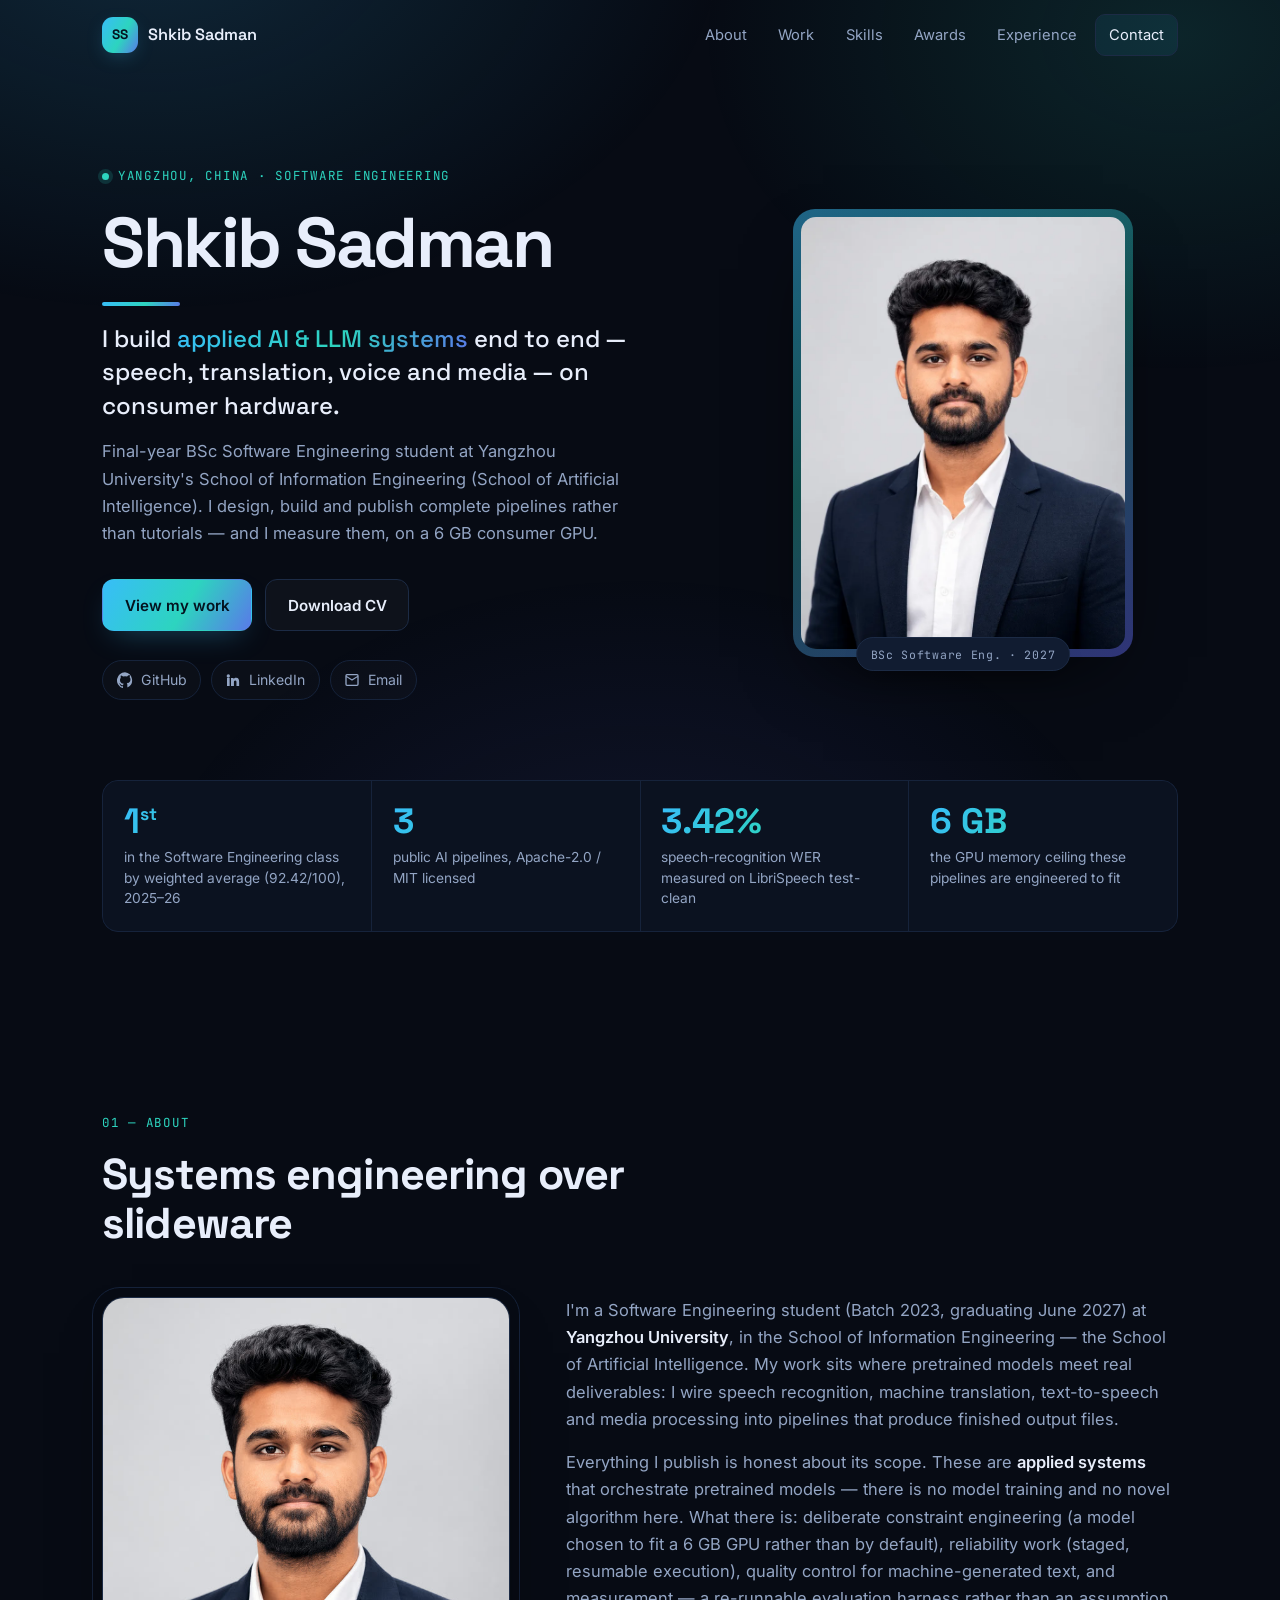
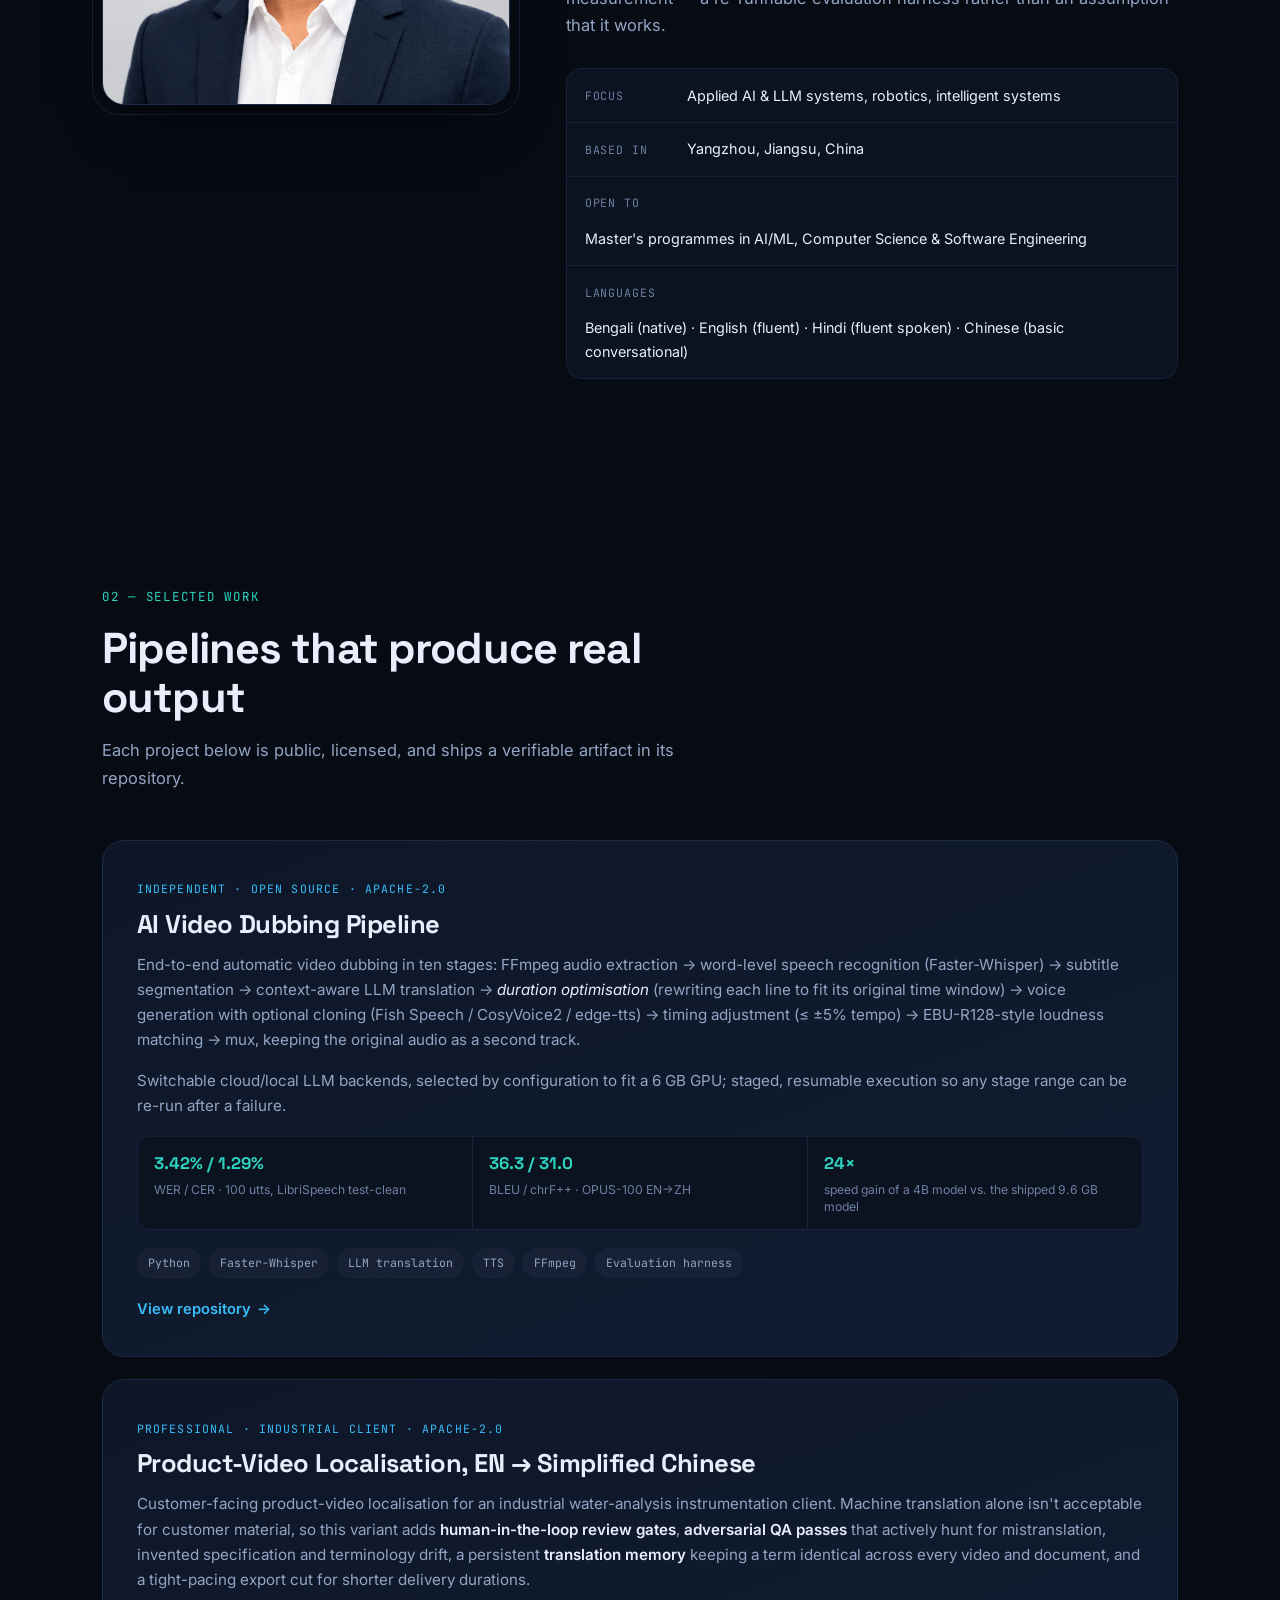
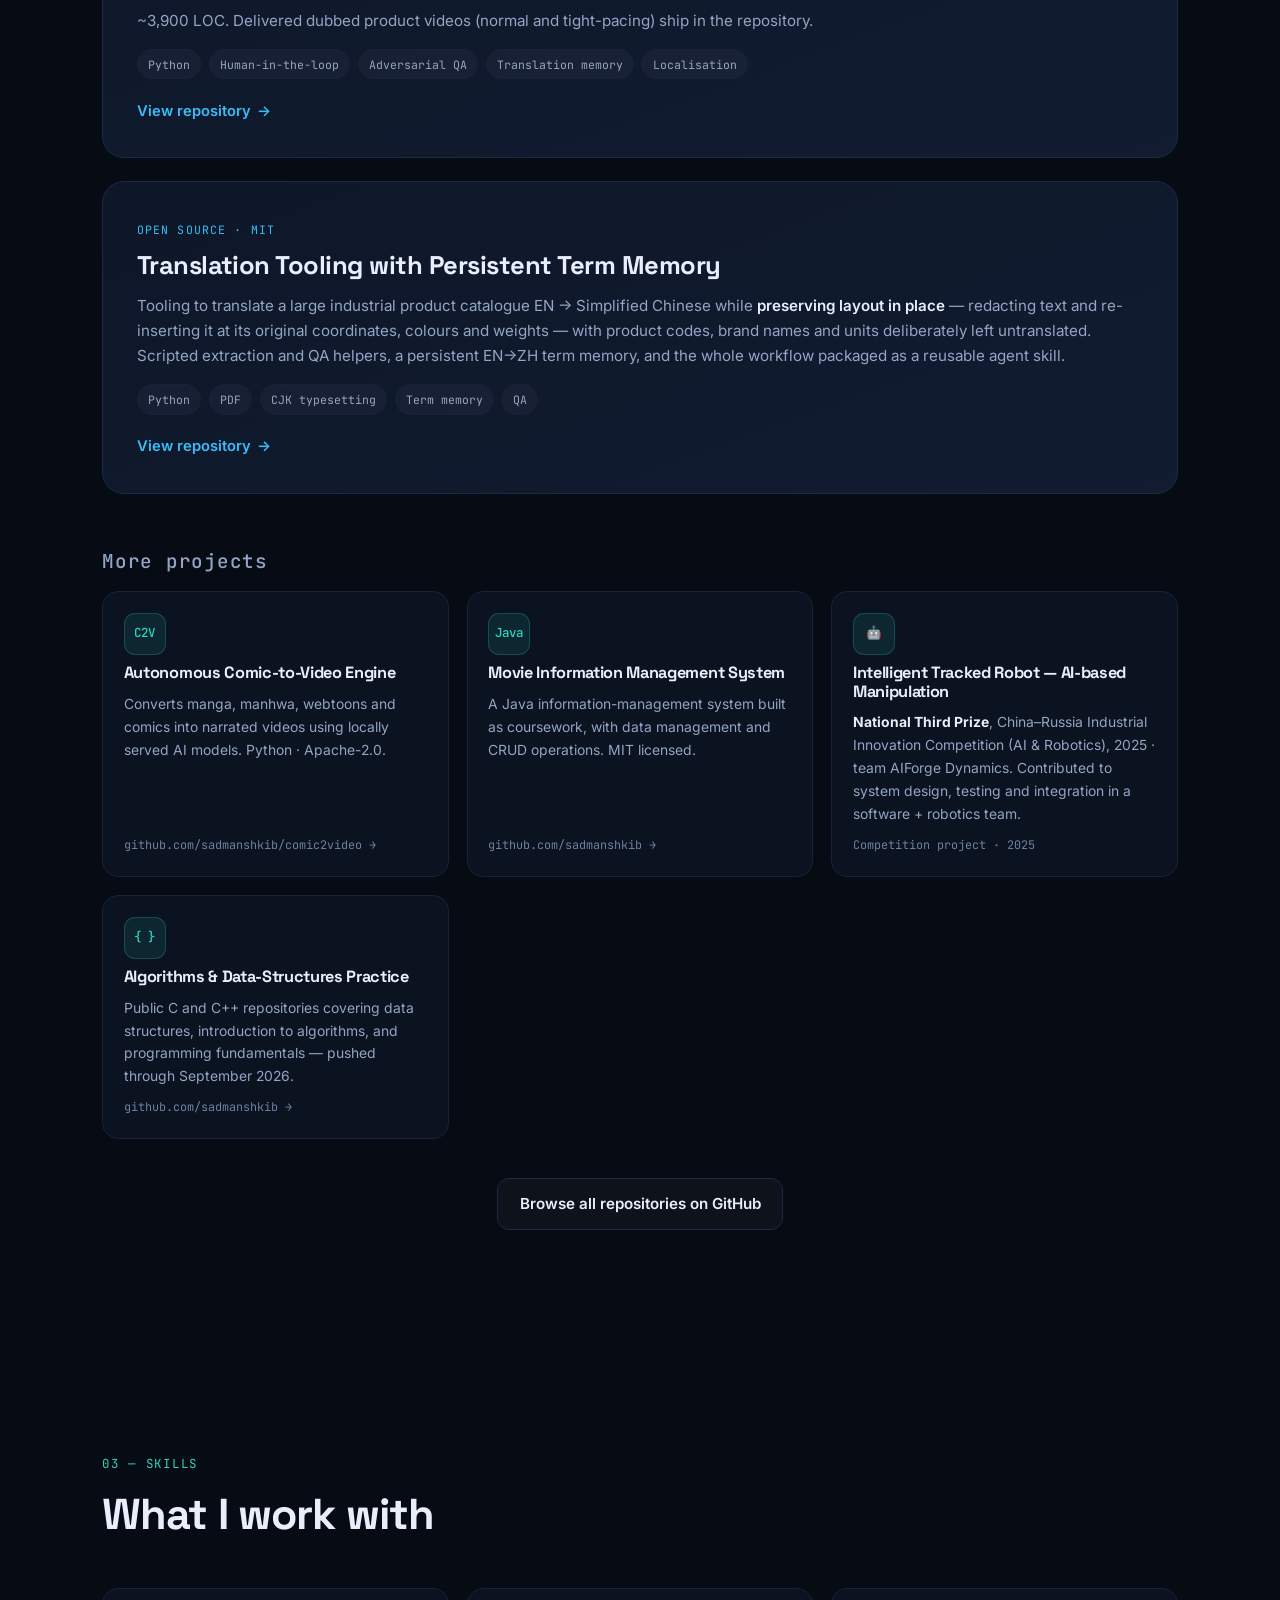
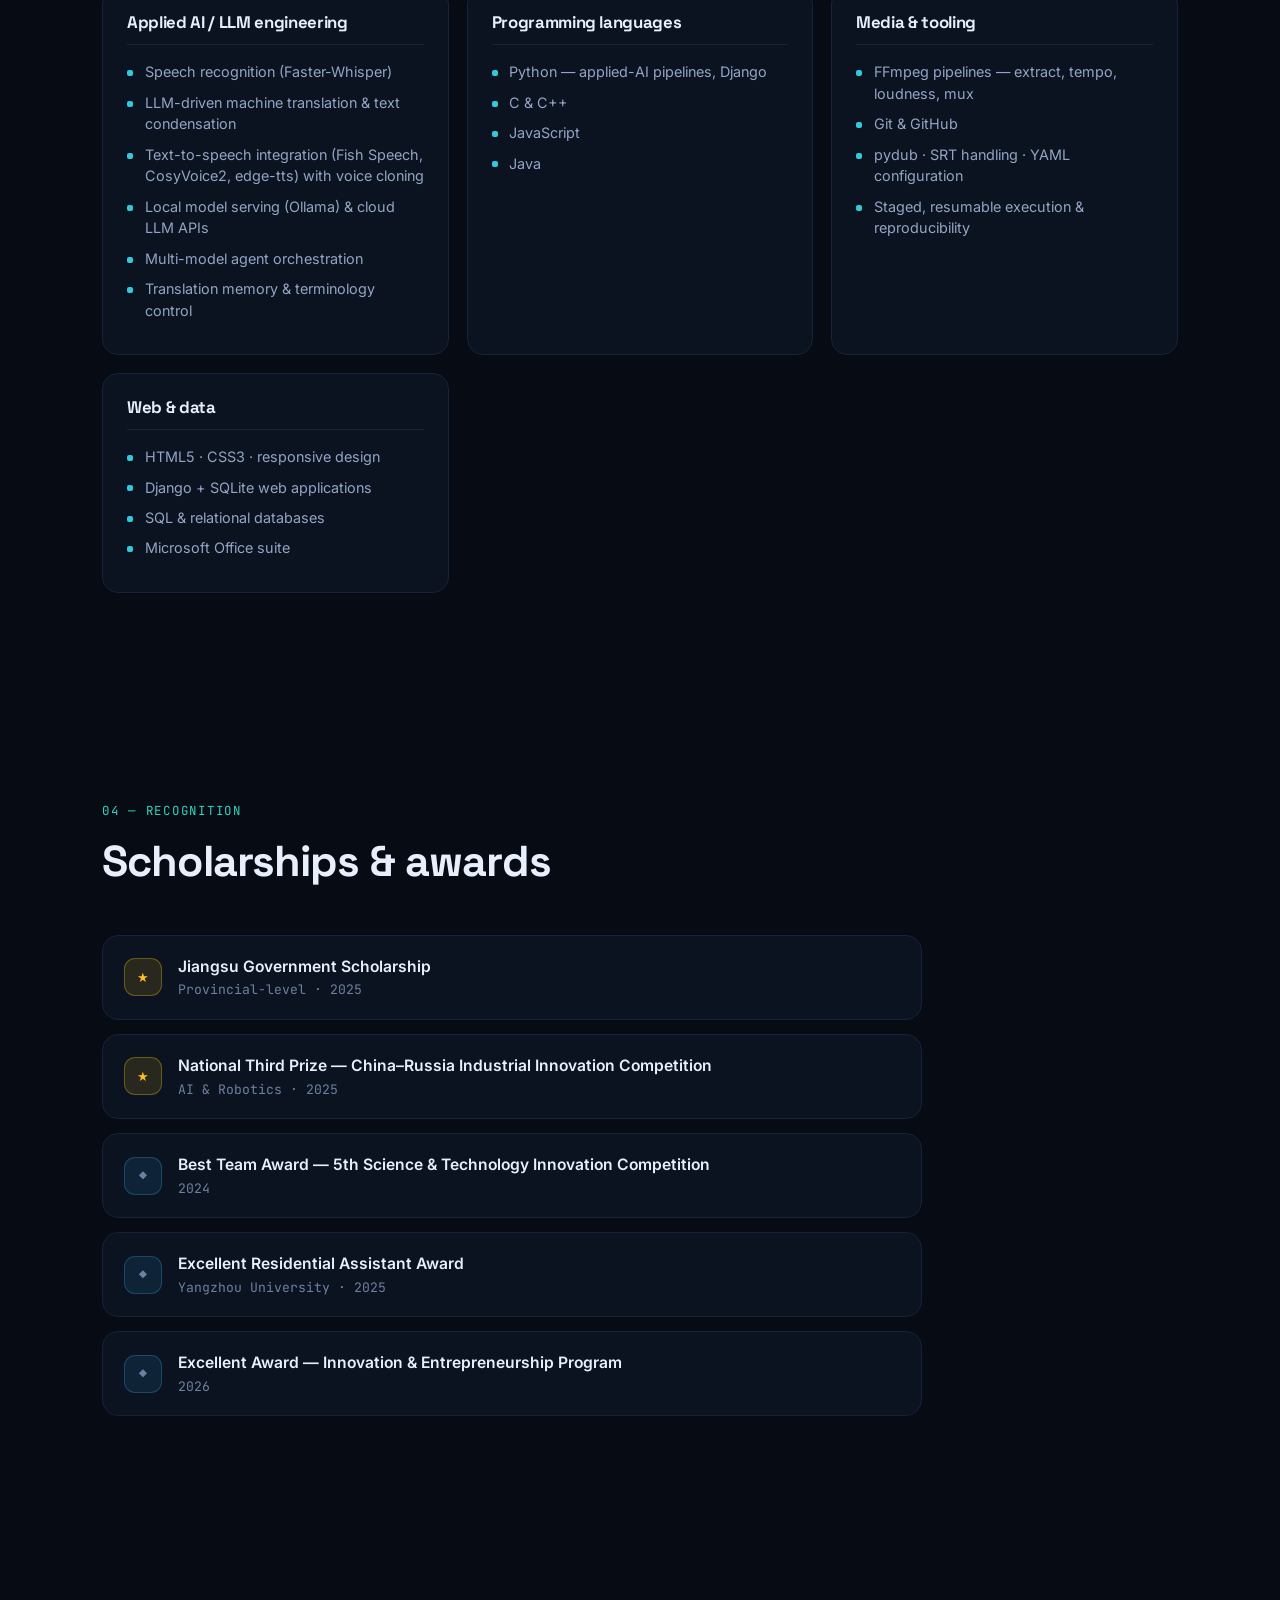
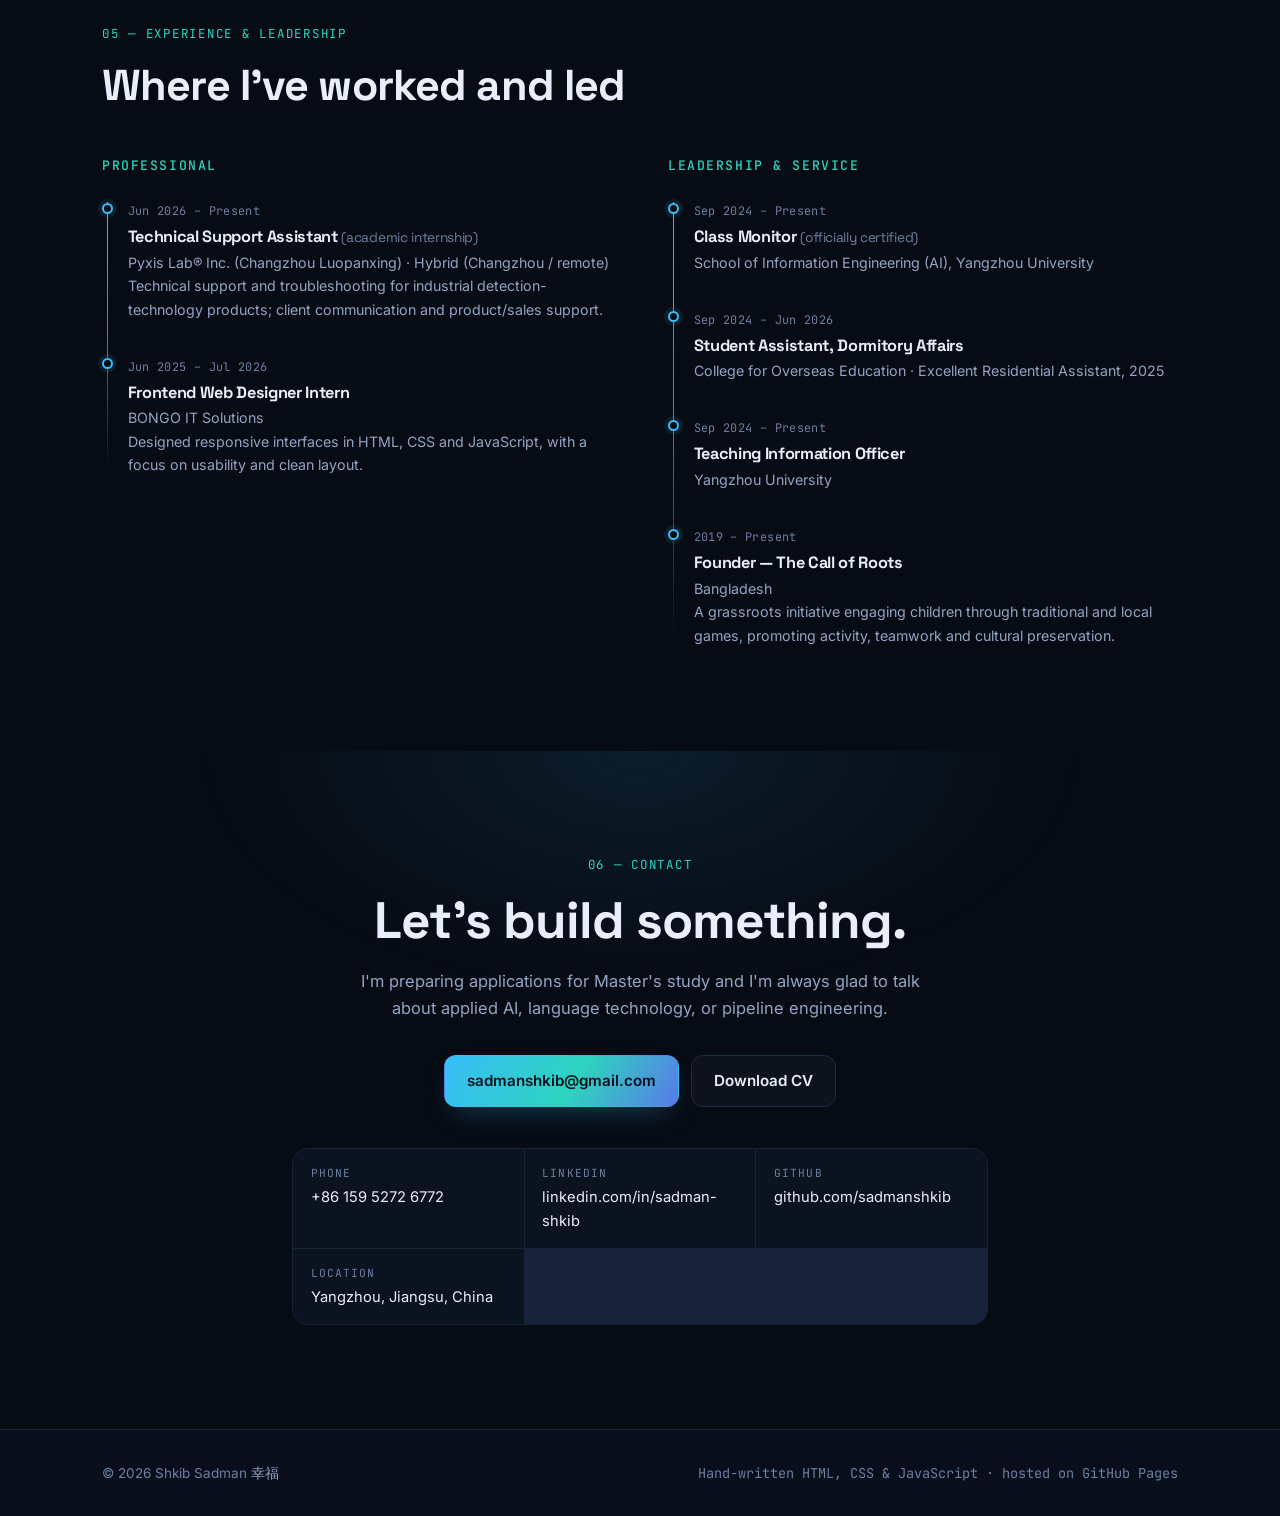
==== commit a44fc02b: "Sync experience dates/employer with verified record (Pyxis Lab; BONGO ended Jul 2026; roles renewed)" ====
--- a/index.html
+++ b/index.html
@@ -144,7 +144,7 @@
             <li><span>Focus</span> Applied AI &amp; LLM systems, robotics, intelligent systems</li>
             <li><span>Based in</span> Yangzhou, Jiangsu, China</li>
             <li><span>Open to</span> Master's programmes in AI/ML, Computer Science &amp; Software Engineering</li>
-            <li><span>Languages</span> Bengali (native) · English (fluent) · Hindi (fluent) · Chinese (basic conversational)</li>
+            <li><span>Languages</span> Bengali (native) · English (fluent) · Hindi (fluent spoken) · Chinese (basic conversational)</li>
           </ul>
         </div>
       </div>
@@ -361,13 +361,13 @@
           <h3 class="col-title">Professional</h3>
           <ol class="timeline">
             <li>
-              <span class="t-when">Jun 2026 – May 2027</span>
+              <span class="t-when">Jun 2026 – Present</span>
               <h4>Technical Support Assistant <em>(academic internship)</em></h4>
-              <p class="t-where">Changzhou Luopanxing Detection Technology Co., Ltd. · Hybrid (Changzhou / remote)</p>
+              <p class="t-where">Pyxis Lab® Inc. (Changzhou Luopanxing) · Hybrid (Changzhou / remote)</p>
               <p>Technical support and troubleshooting for industrial detection-technology products; client communication and product/sales support.</p>
             </li>
             <li>
-              <span class="t-when">2025 – Present</span>
+              <span class="t-when">Jun 2025 – Jul 2026</span>
               <h4>Frontend Web Designer Intern</h4>
               <p class="t-where">BONGO IT Solutions</p>
               <p>Designed responsive interfaces in HTML, CSS and JavaScript, with a focus on usability and clean layout.</p>
@@ -379,7 +379,7 @@
           <h3 class="col-title">Leadership &amp; service</h3>
           <ol class="timeline">
             <li>
-              <span class="t-when">Jun 2024 – Jun 2025</span>
+              <span class="t-when">Sep 2024 – Present</span>
               <h4>Class Monitor <em>(officially certified)</em></h4>
               <p class="t-where">School of Information Engineering (AI), Yangzhou University</p>
             </li>
@@ -389,7 +389,7 @@
               <p class="t-where">College for Overseas Education · Excellent Residential Assistant, 2025</p>
             </li>
             <li>
-              <span class="t-when">Sep 2024 – Jun 2025</span>
+              <span class="t-when">Sep 2024 – Present</span>
               <h4>Teaching Information Officer</h4>
               <p class="t-where">Yangzhou University</p>
             </li>
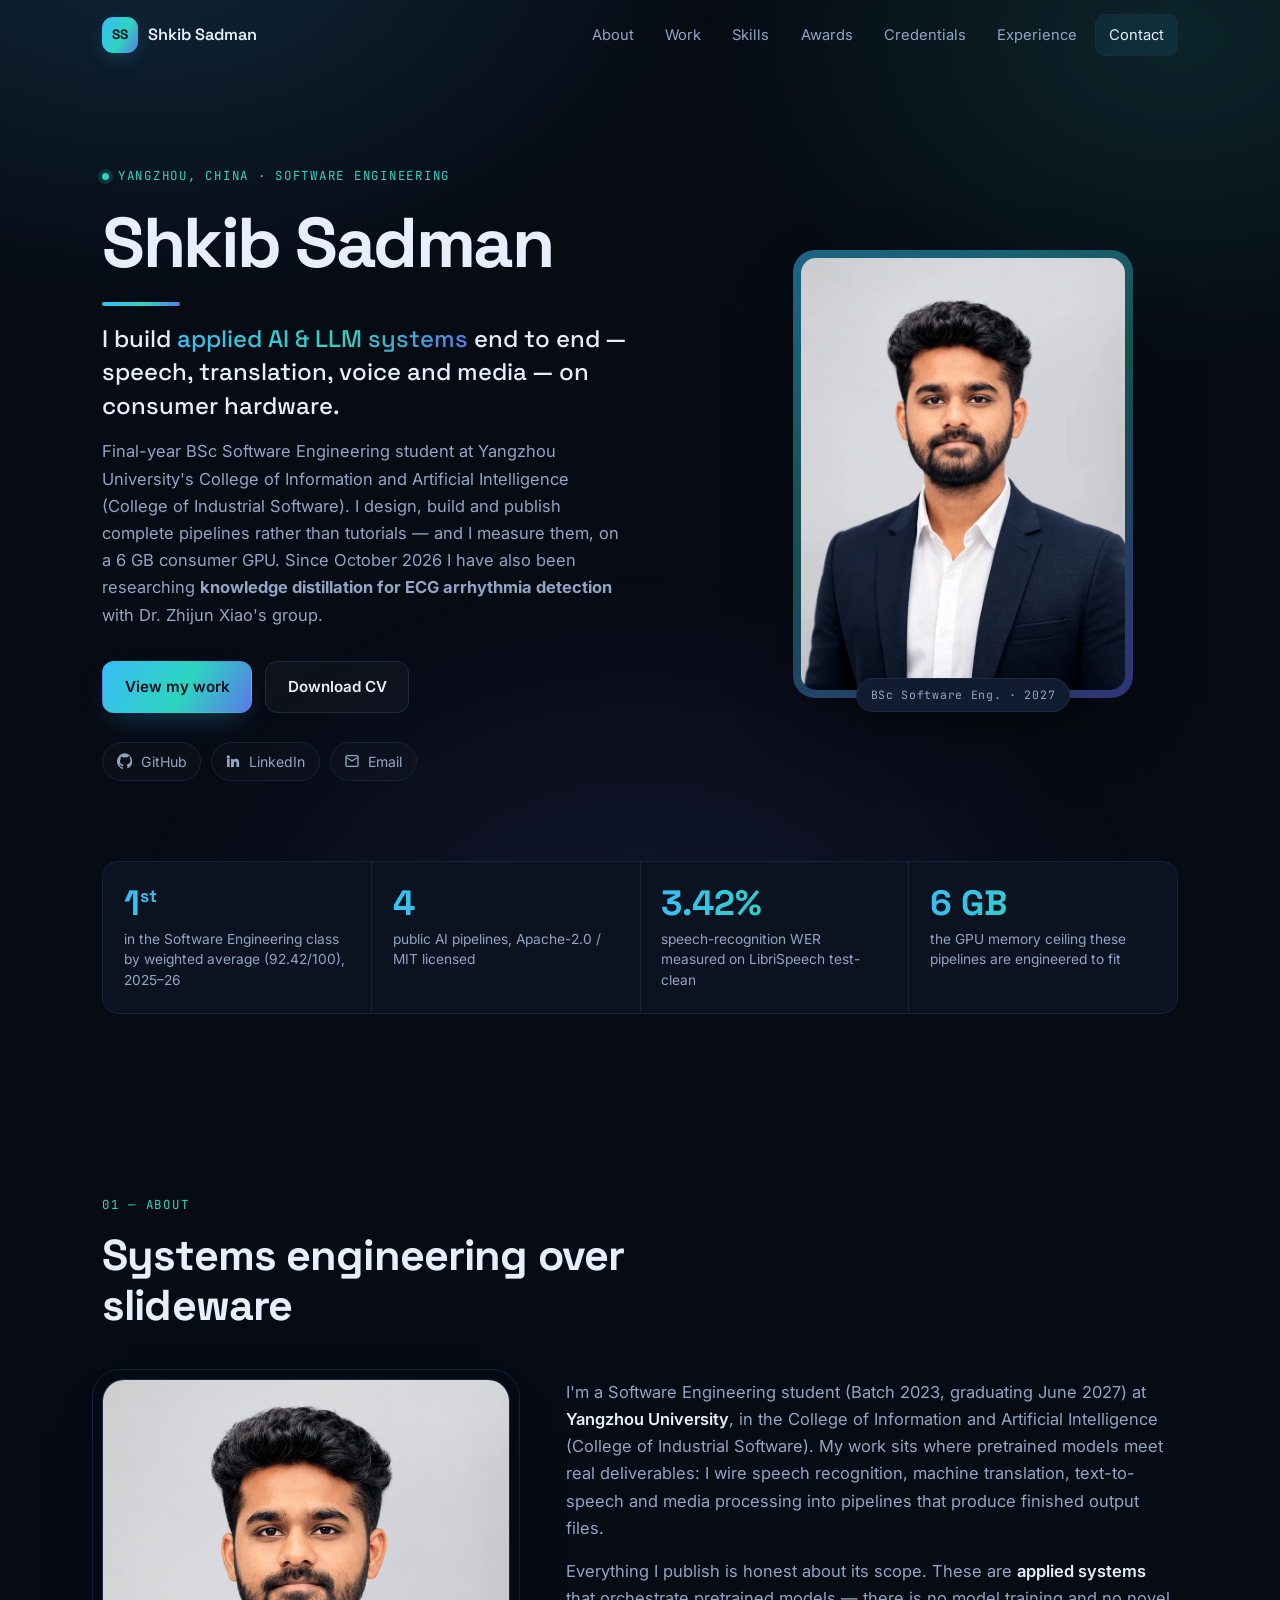
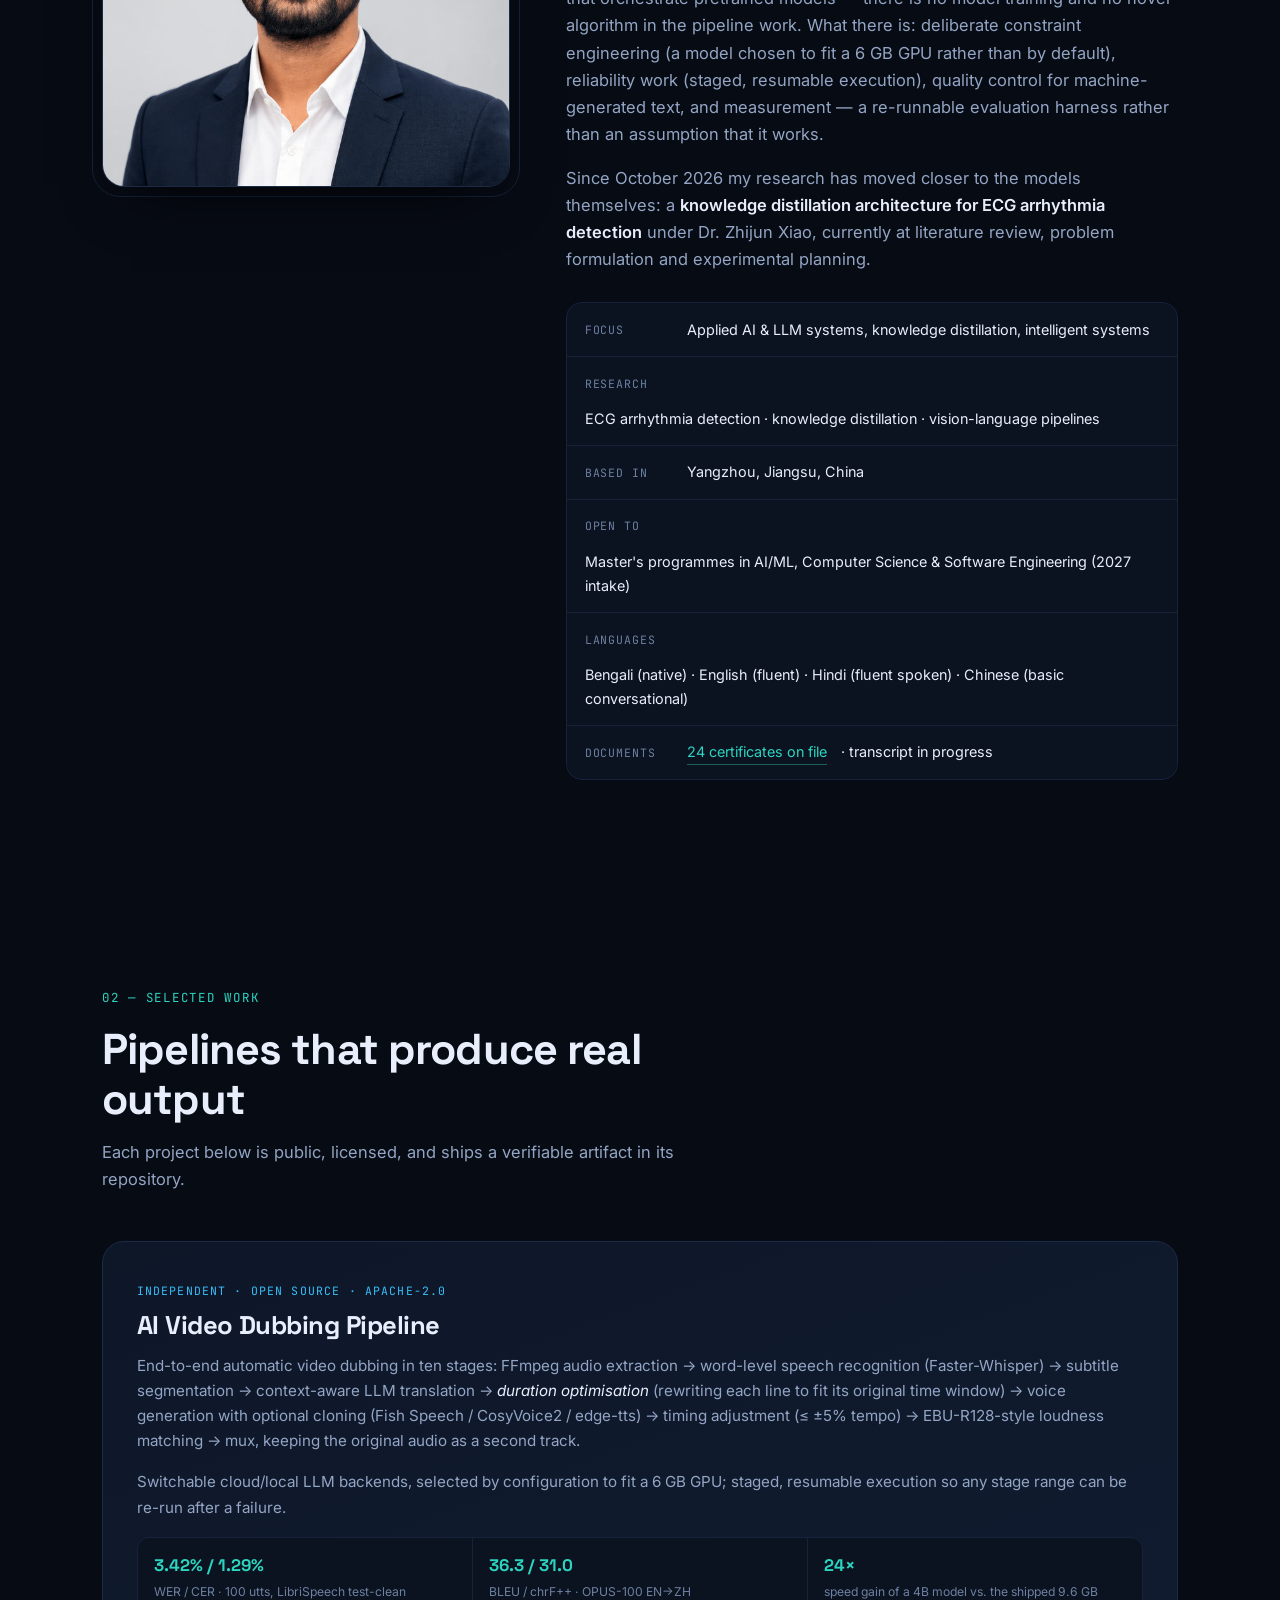
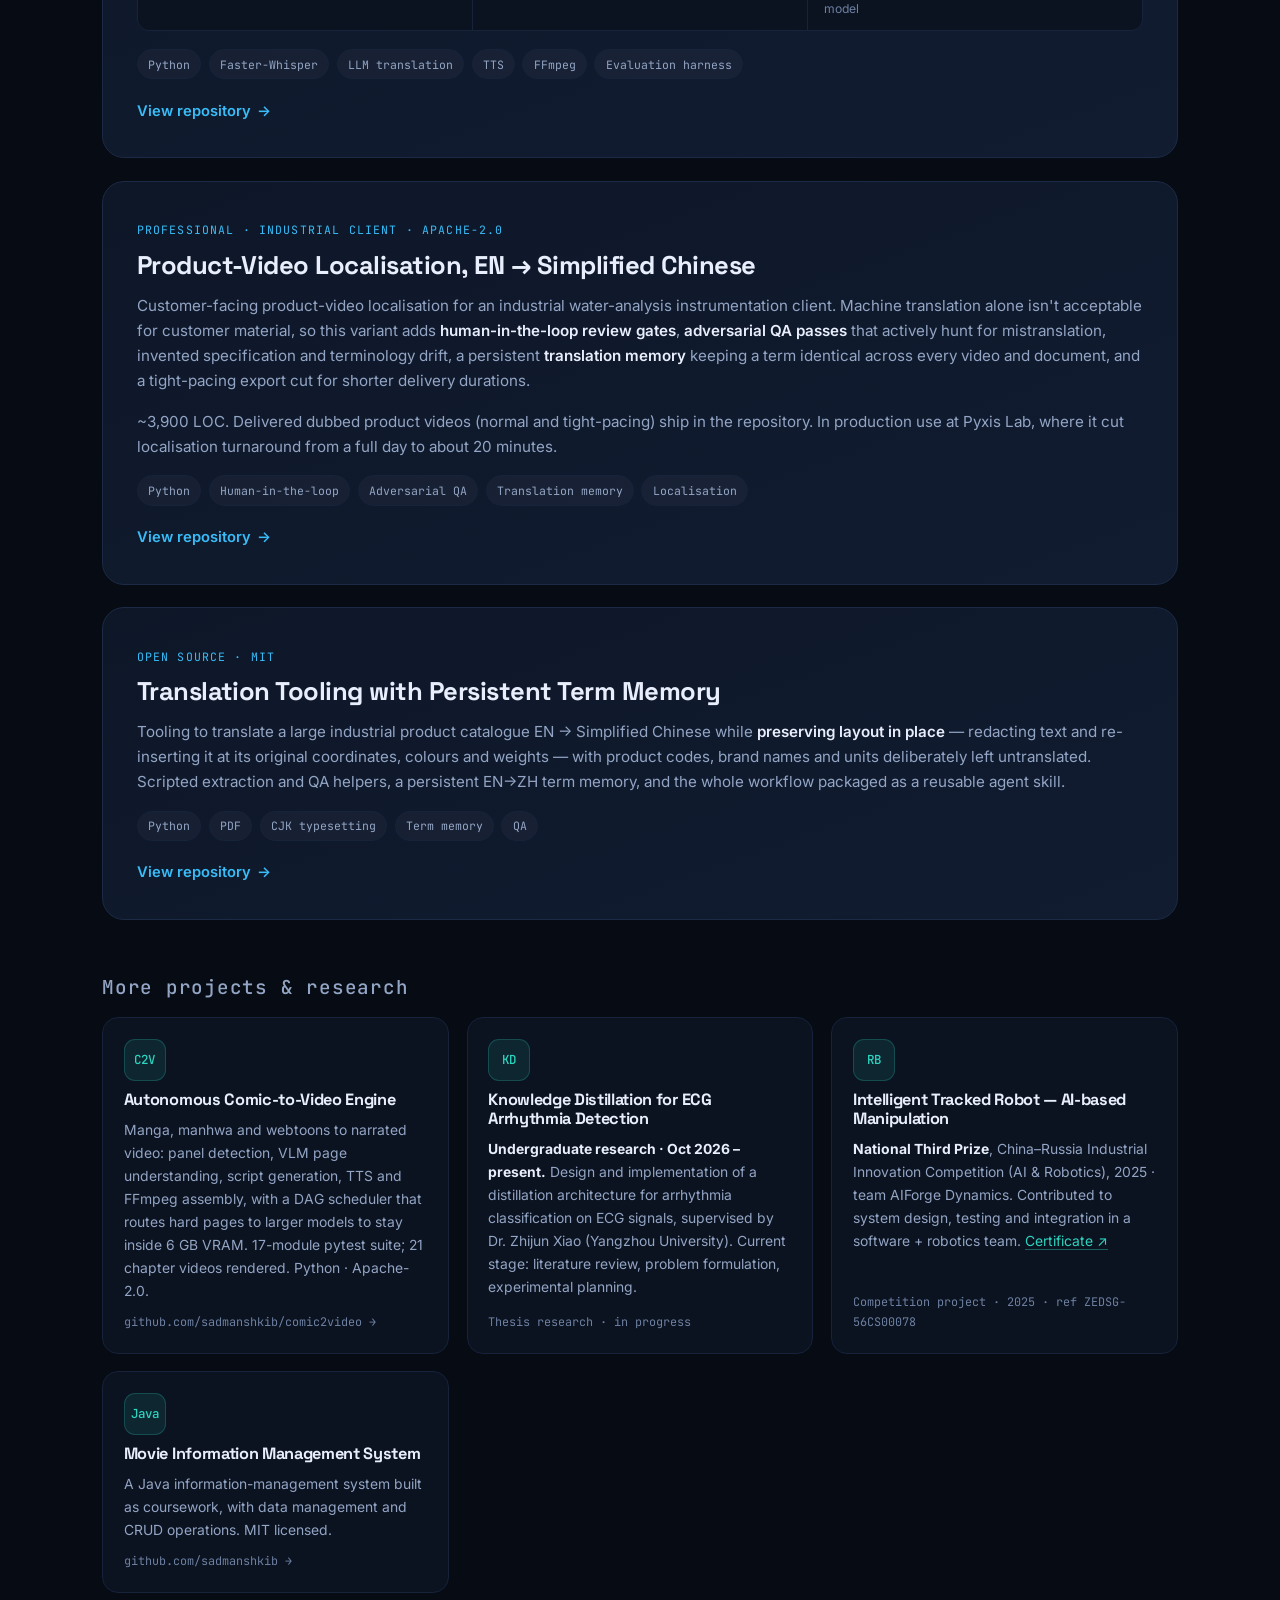
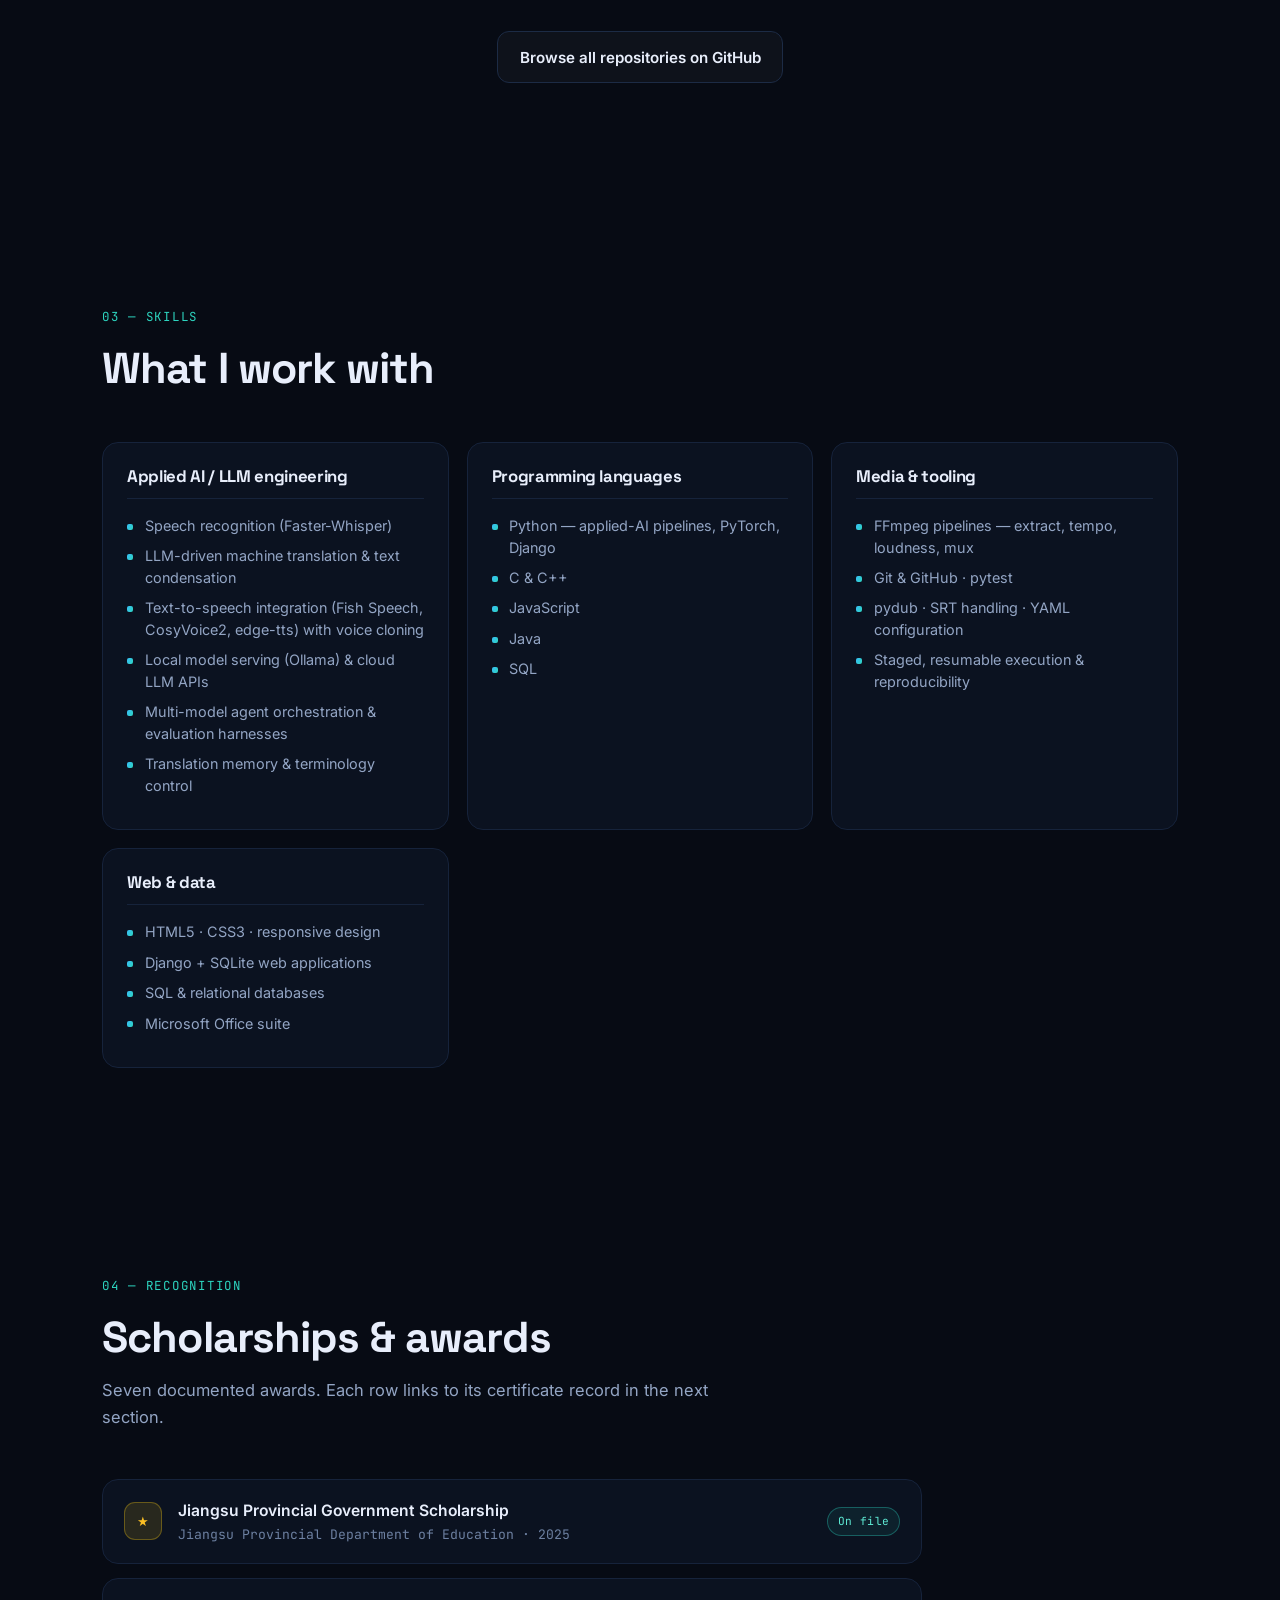
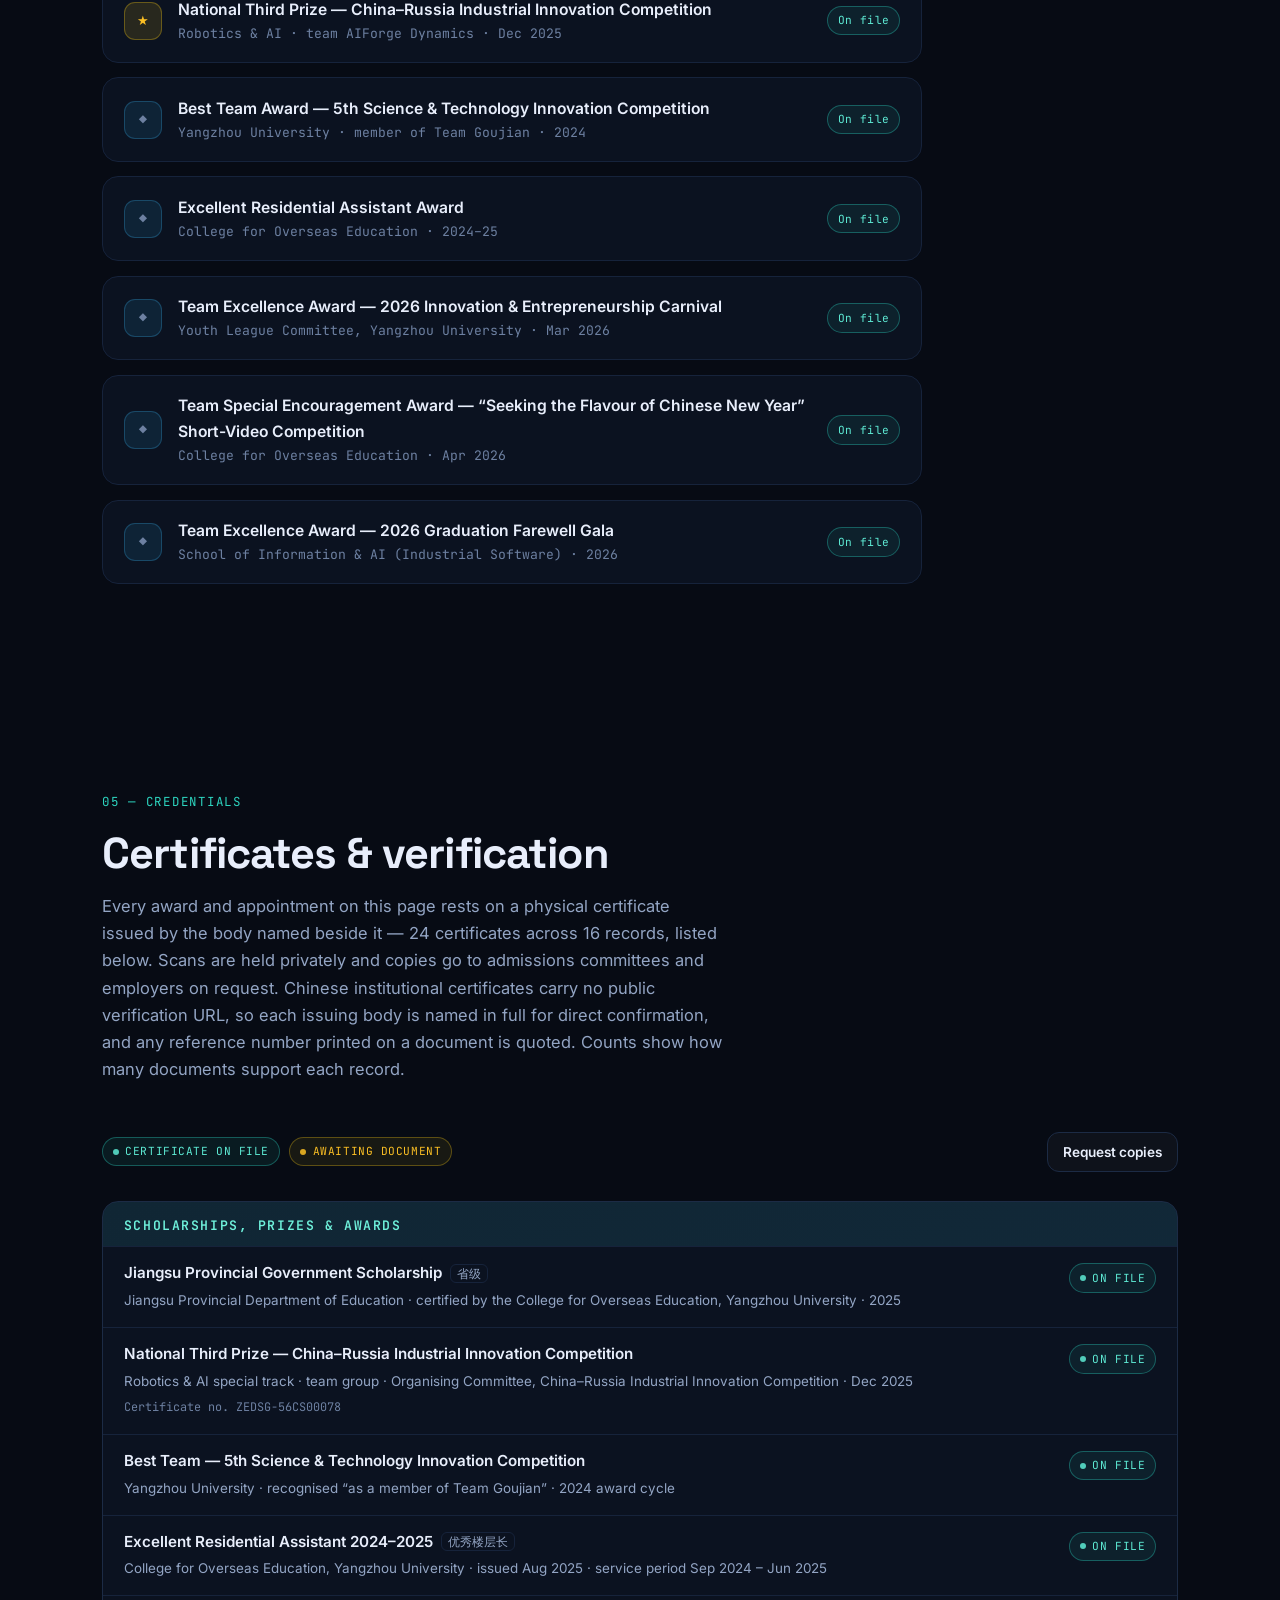
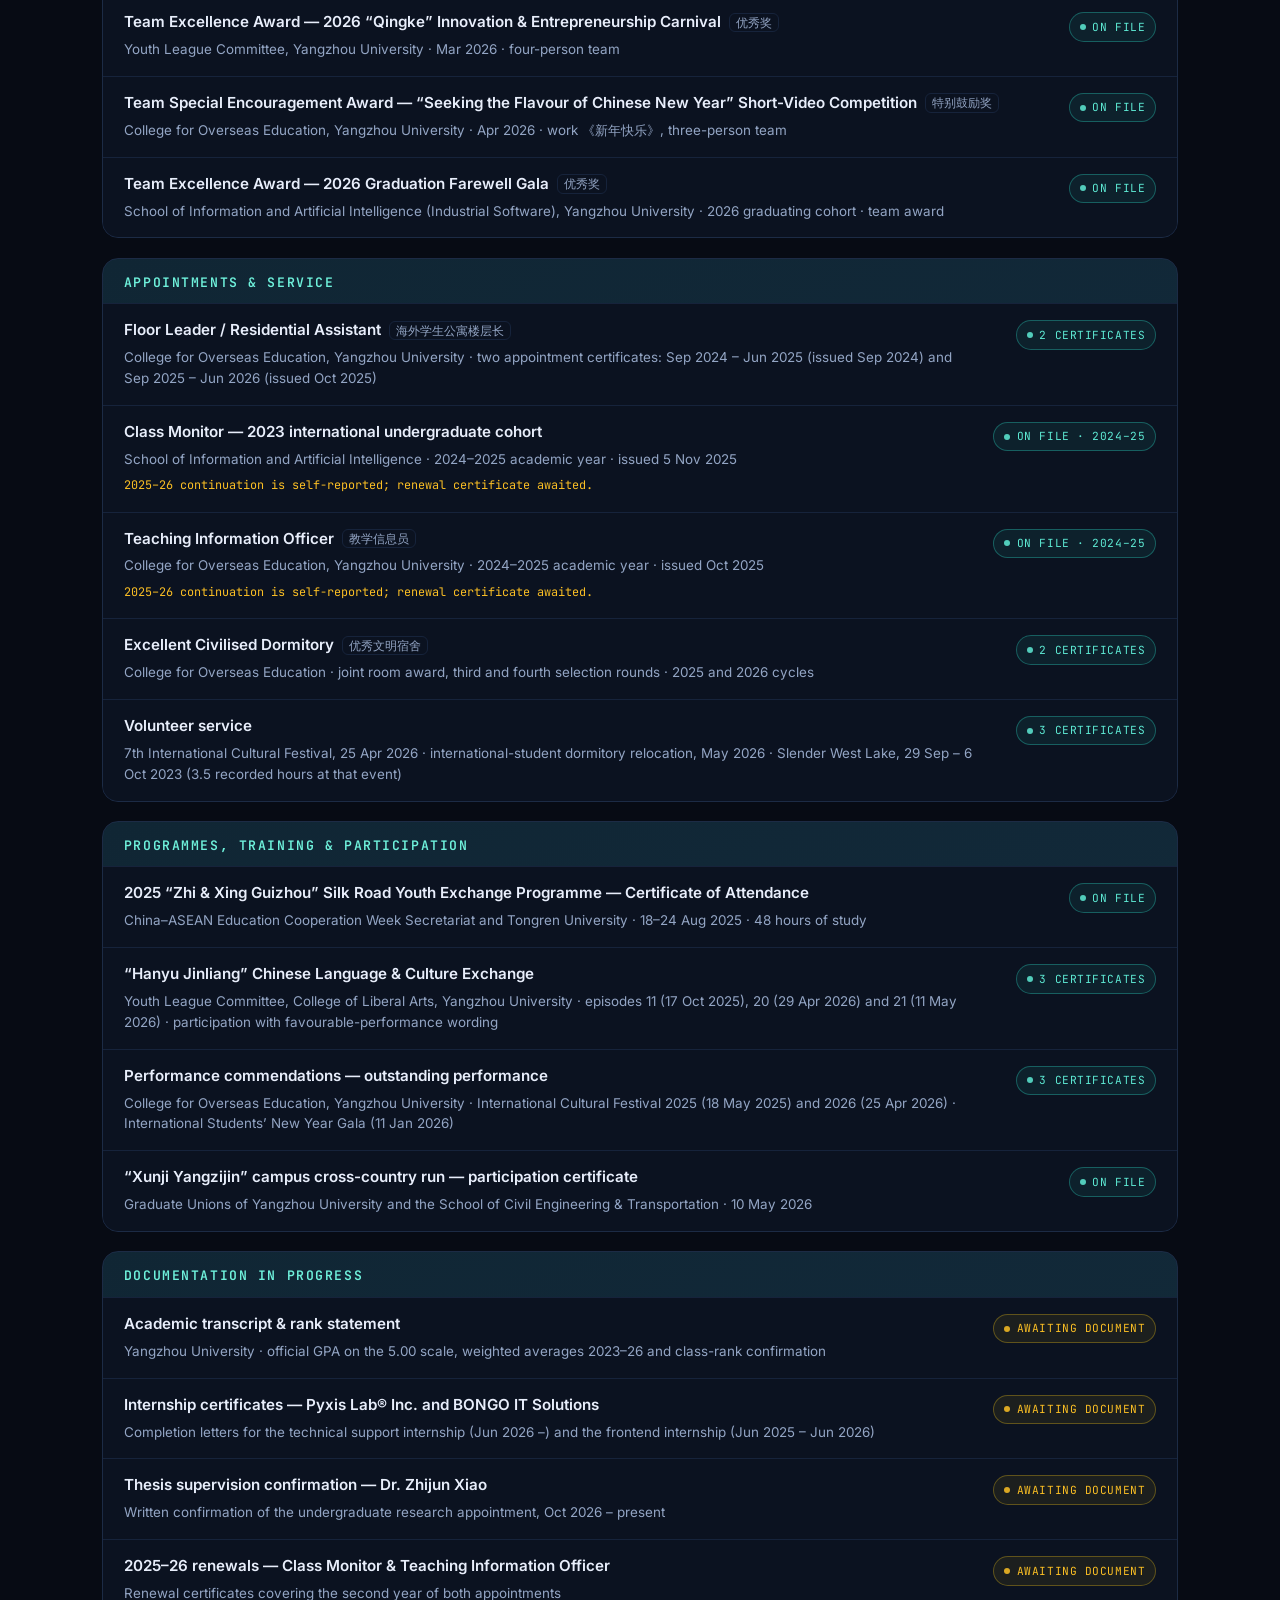
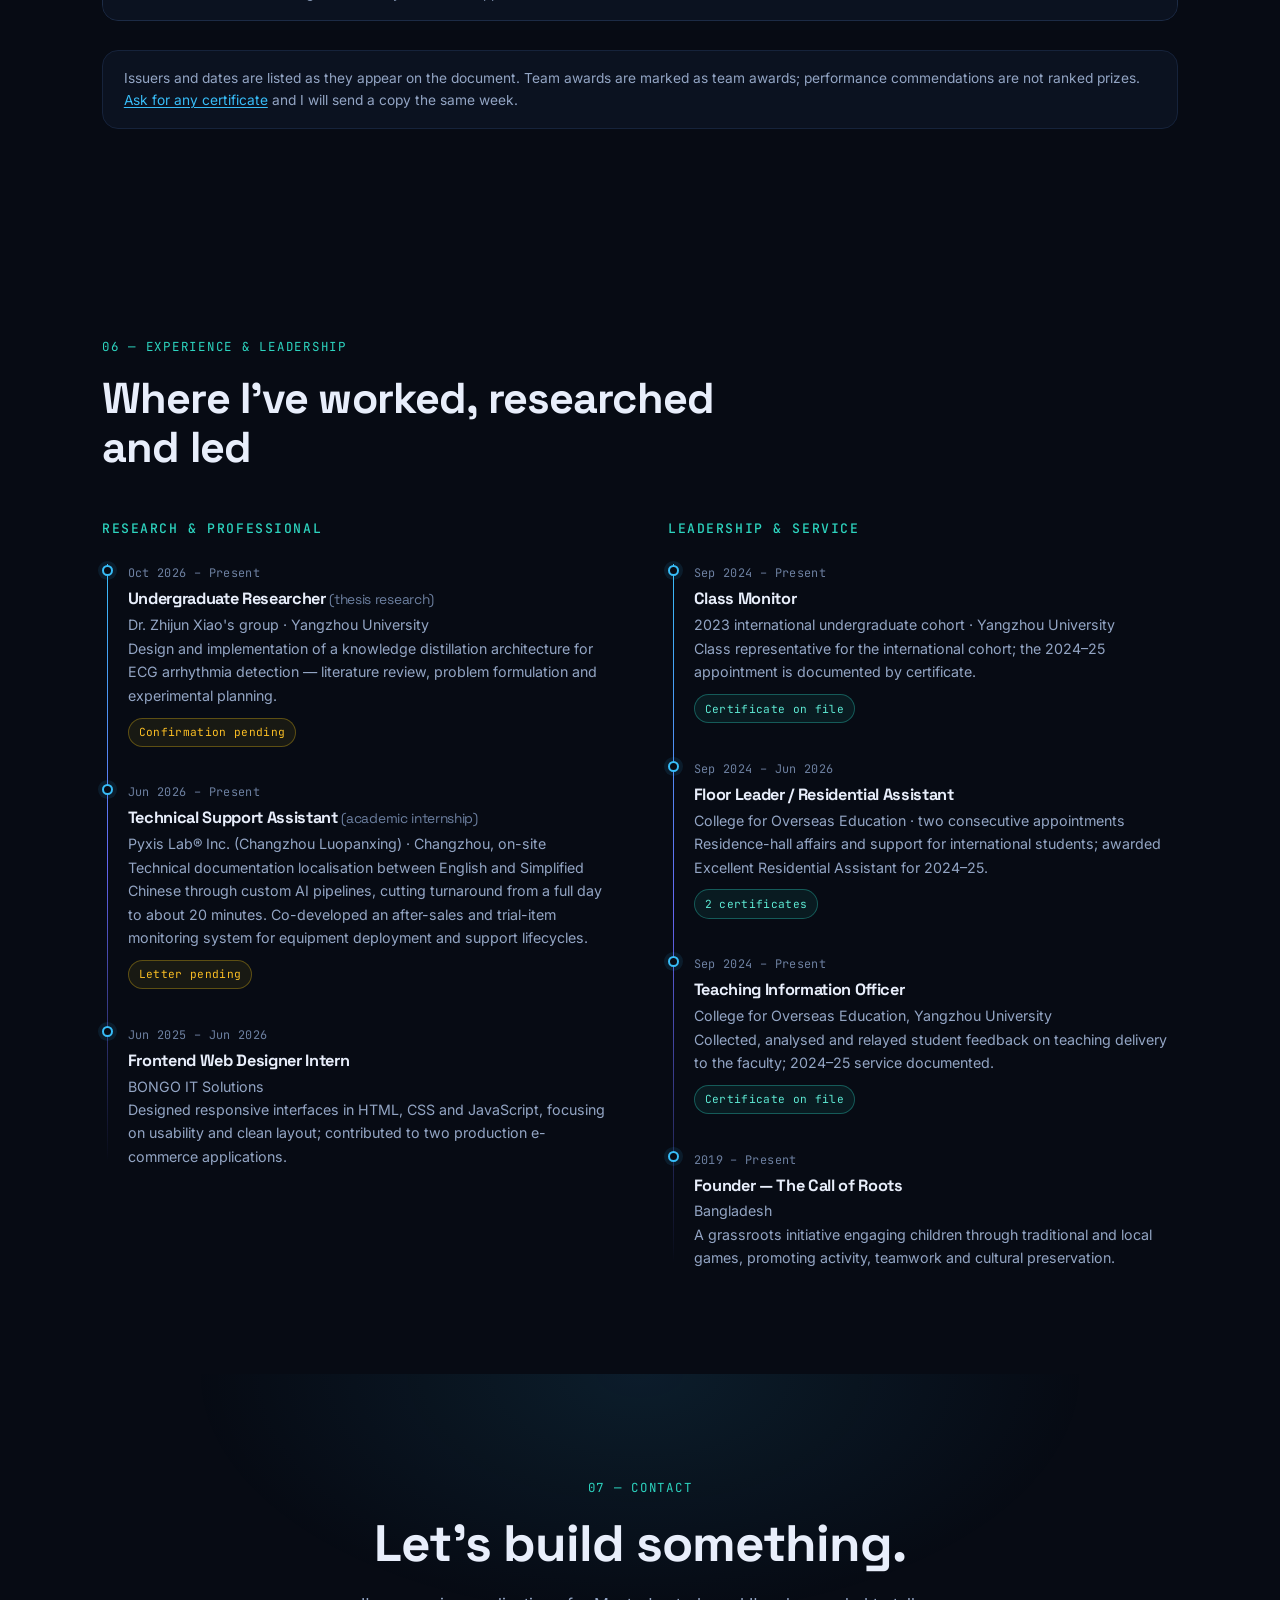
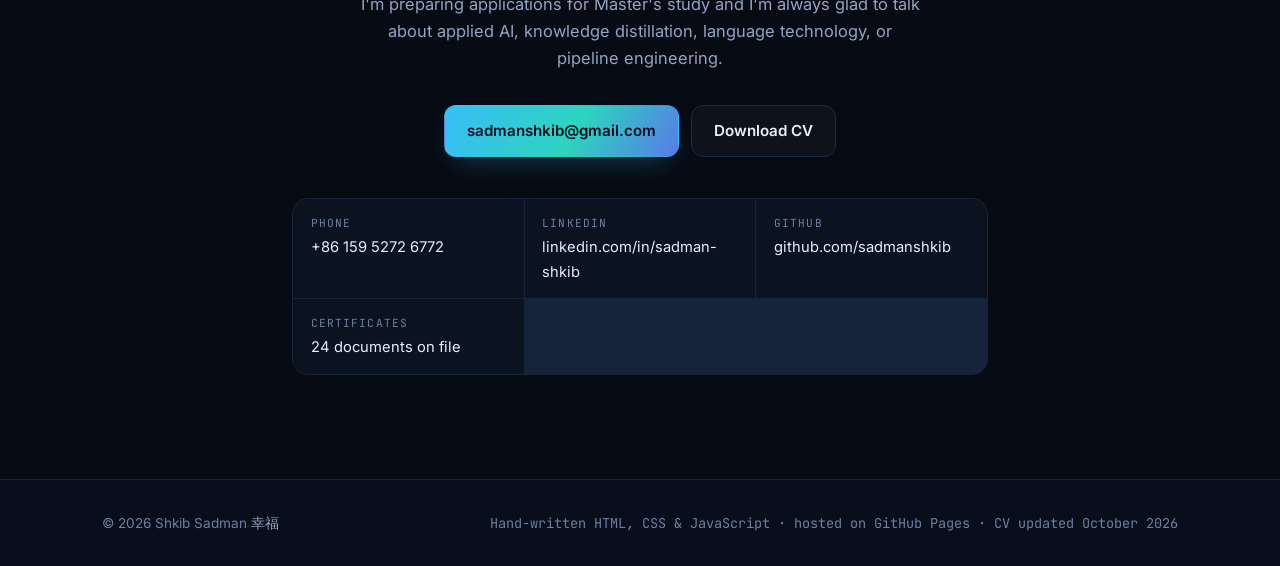
==== commit fa103107: "Add certificate-verification section and sync content with Oct 2026 CV Content sync: - Correct the c" ====
--- a/index.html
+++ b/index.html
@@ -3,15 +3,15 @@
 <head>
 <meta charset="utf-8" />
 <meta name="viewport" content="width=device-width, initial-scale=1" />
-<title>Shkib Sadman — Software Engineering &amp; Applied AI</title>
-<meta name="description" content="Shkib Sadman — Software Engineering student at Yangzhou University building end-to-end applied AI and LLM pipelines: speech recognition, machine translation, text-to-speech and media processing on consumer hardware." />
+<title>Shkib Sadman — Software Engineering, Applied AI &amp; Research</title>
+<meta name="description" content="Shkib Sadman — Software Engineering student at Yangzhou University building end-to-end applied AI and LLM pipelines, and researching knowledge distillation for ECG arrhythmia detection. Every award and appointment listed with its certificate." />
 <meta name="author" content="Shkib Sadman" />
 <meta name="theme-color" content="#070b14" />
 
 <!-- Open Graph / social -->
 <meta property="og:type" content="website" />
-<meta property="og:title" content="Shkib Sadman — Software Engineering &amp; Applied AI" />
-<meta property="og:description" content="Software Engineering student building end-to-end applied AI and LLM pipelines on a 6 GB consumer GPU." />
+<meta property="og:title" content="Shkib Sadman — Software Engineering, Applied AI &amp; Research" />
+<meta property="og:description" content="Software Engineering student at Yangzhou University building applied AI pipelines on a 6 GB GPU, and researching knowledge distillation for ECG arrhythmia detection." />
 <meta property="og:url" content="https://sadmanshkib.github.io/" />
 <meta property="og:image" content="https://sadmanshkib.github.io/assets/img/og-cover.jpg" />
 <meta name="twitter:card" content="summary_large_image" />
@@ -24,6 +24,28 @@
 <link rel="preconnect" href="https://fonts.gstatic.com" crossorigin />
 <link href="https://fonts.googleapis.com/css2?family=Inter:wght@400;500;600;700&family=Space+Grotesk:wght@500;600;700&family=JetBrains+Mono:wght@400;500&display=swap" rel="stylesheet" />
 <link rel="stylesheet" href="assets/css/styles.css" />
+
+<script type="application/ld+json">
+{
+  "@context": "https://schema.org",
+  "@type": "Person",
+  "name": "Shkib Sadman",
+  "alternateName": "幸福",
+  "url": "https://sadmanshkib.github.io/",
+  "image": "https://sadmanshkib.github.io/assets/img/headshot.jpg",
+  "jobTitle": "Software Engineering Undergraduate",
+  "email": "mailto:sadmanshkib@gmail.com",
+  "address": { "@type": "PostalAddress", "addressLocality": "Yangzhou", "addressRegion": "Jiangsu", "addressCountry": "CN" },
+  "alumniOf": { "@type": "CollegeOrUniversity", "name": "Yangzhou University" },
+  "knowsAbout": ["Applied AI", "Large Language Models", "Knowledge Distillation", "Speech Recognition", "Machine Translation", "Computer Vision"],
+  "sameAs": ["https://github.com/sadmanshkib", "https://linkedin.com/in/sadman-shkib"],
+  "award": [
+    "Jiangsu Provincial Government Scholarship, 2025",
+    "National Third Prize, China-Russia Industrial Innovation Competition (AI and Robotics), 2025",
+    "Best Team, 5th Science and Technology Innovation Competition, Yangzhou University"
+  ]
+}
+</script>
 </head>
 <body>
 <a class="skip-link" href="#main">Skip to content</a>
@@ -40,6 +62,7 @@
       <a href="#work">Work</a>
       <a href="#skills">Skills</a>
       <a href="#awards">Awards</a>
+      <a href="#credentials">Credentials</a>
       <a href="#experience">Experience</a>
       <a class="nav-cta" href="#contact">Contact</a>
     </nav>
@@ -59,9 +82,11 @@
         <h1>Shkib&nbsp;Sadman</h1>
         <p class="hero-role">I build <span class="grad">applied AI &amp; LLM systems</span> end to end — speech, translation, voice and media — on consumer hardware.</p>
         <p class="hero-lead">
-          Final-year BSc Software Engineering student at Yangzhou University's School of
-          Information Engineering (School of Artificial Intelligence). I design, build and publish
+          Final-year BSc Software Engineering student at Yangzhou University's College of Information
+          and Artificial Intelligence (College of Industrial Software). I design, build and publish
           complete pipelines rather than tutorials — and I measure them, on a 6&nbsp;GB consumer GPU.
+          Since October 2026 I have also been researching <strong>knowledge distillation for ECG
+          arrhythmia detection</strong> with Dr. Zhijun Xiao's group.
         </p>
         <div class="hero-actions">
           <a class="btn btn-primary" href="#work">View my work</a>
@@ -98,7 +123,7 @@
           <dd>in the Software Engineering class by weighted average (92.42/100), 2025–26</dd>
         </div>
         <div class="stat">
-          <dt>3</dt>
+          <dt>4</dt>
           <dd>public AI pipelines, Apache-2.0 / MIT licensed</dd>
         </div>
         <div class="stat">
@@ -127,24 +152,32 @@
         <div class="about-text reveal">
           <p>
             I'm a Software Engineering student (Batch 2023, graduating June 2027) at
-            <strong>Yangzhou University</strong>, in the School of Information Engineering — the
-            School of Artificial Intelligence. My work sits where pretrained models meet real
-            deliverables: I wire speech recognition, machine translation, text-to-speech and media
-            processing into pipelines that produce finished output files.
+            <strong>Yangzhou University</strong>, in the College of Information and Artificial
+            Intelligence (College of Industrial Software). My work sits where pretrained models meet
+            real deliverables: I wire speech recognition, machine translation, text-to-speech and
+            media processing into pipelines that produce finished output files.
           </p>
           <p>
             Everything I publish is honest about its scope. These are <strong>applied systems</strong>
             that orchestrate pretrained models — there is no model training and no novel algorithm
-            here. What there is: deliberate constraint engineering (a model chosen to fit a 6&nbsp;GB
-            GPU rather than by default), reliability work (staged, resumable execution), quality
-            control for machine-generated text, and measurement — a re-runnable evaluation harness
-            rather than an assumption that it works.
+            in the pipeline work. What there is: deliberate constraint engineering (a model chosen to
+            fit a 6&nbsp;GB GPU rather than by default), reliability work (staged, resumable
+            execution), quality control for machine-generated text, and measurement — a re-runnable
+            evaluation harness rather than an assumption that it works.
+          </p>
+          <p>
+            Since October 2026 my research has moved closer to the models themselves: a
+            <strong>knowledge distillation architecture for ECG arrhythmia detection</strong> under
+            Dr. Zhijun Xiao, currently at literature review, problem formulation and experimental
+            planning.
           </p>
           <ul class="facts">
-            <li><span>Focus</span> Applied AI &amp; LLM systems, robotics, intelligent systems</li>
+            <li><span>Focus</span> Applied AI &amp; LLM systems, knowledge distillation, intelligent systems</li>
+            <li><span>Research</span> ECG arrhythmia detection · knowledge distillation · vision-language pipelines</li>
             <li><span>Based in</span> Yangzhou, Jiangsu, China</li>
-            <li><span>Open to</span> Master's programmes in AI/ML, Computer Science &amp; Software Engineering</li>
+            <li><span>Open to</span> Master's programmes in AI/ML, Computer Science &amp; Software Engineering (2027 intake)</li>
             <li><span>Languages</span> Bengali (native) · English (fluent) · Hindi (fluent spoken) · Chinese (basic conversational)</li>
+            <li><span>Documents</span> <a class="fact-link" href="#credentials">24 certificates on file</a> · transcript in progress</li>
           </ul>
         </div>
       </div>
@@ -203,7 +236,7 @@
               <strong>translation memory</strong> keeping a term identical across every video and
               document, and a tight-pacing export cut for shorter delivery durations.
             </p>
-            <p class="card-note">~3,900 LOC. Delivered dubbed product videos (normal and tight-pacing) ship in the repository.</p>
+            <p class="card-note">~3,900 LOC. Delivered dubbed product videos (normal and tight-pacing) ship in the repository. In production use at Pyxis Lab, where it cut localisation turnaround from a full day to about 20 minutes.</p>
           </div>
           <ul class="tags">
             <li>Python</li><li>Human-in-the-loop</li><li>Adversarial QA</li><li>Translation memory</li><li>Localisation</li>
@@ -232,32 +265,32 @@
         </article>
       </div>
 
-      <h3 class="more-head reveal">More projects</h3>
+      <h3 class="more-head reveal">More projects &amp; research</h3>
       <div class="mini-grid">
         <a class="mini reveal" href="https://github.com/sadmanshkib/comic2video" target="_blank" rel="noopener">
           <span class="mini-mark" aria-hidden="true">C2V</span>
           <h4>Autonomous Comic-to-Video Engine</h4>
-          <p>Converts manga, manhwa, webtoons and comics into narrated videos using locally served AI models. Python · Apache-2.0.</p>
+          <p>Manga, manhwa and webtoons to narrated video: panel detection, VLM page understanding, script generation, TTS and FFmpeg assembly, with a DAG scheduler that routes hard pages to larger models to stay inside 6&nbsp;GB VRAM. 17-module pytest suite; 21 chapter videos rendered. Python · Apache-2.0.</p>
           <span class="mini-go">github.com/sadmanshkib/comic2video →</span>
         </a>
+        <div class="mini static reveal">
+          <span class="mini-mark" aria-hidden="true">KD</span>
+          <h4>Knowledge Distillation for ECG Arrhythmia Detection</h4>
+          <p><strong>Undergraduate research · Oct 2026 – present.</strong> Design and implementation of a distillation architecture for arrhythmia classification on ECG signals, supervised by Dr. Zhijun Xiao (Yangzhou University). Current stage: literature review, problem formulation, experimental planning.</p>
+          <span class="mini-go">Thesis research · in progress</span>
+        </div>
+        <div class="mini static reveal">
+          <span class="mini-mark" aria-hidden="true">RB</span>
+          <h4>Intelligent Tracked Robot — AI-based Manipulation</h4>
+          <p><strong>National Third Prize</strong>, China–Russia Industrial Innovation Competition (AI &amp; Robotics), 2025 · team AIForge Dynamics. Contributed to system design, testing and integration in a software + robotics team. <a class="mini-link" href="#cred-robotics">Certificate ↗</a></p>
+          <span class="mini-go">Competition project · 2025 · ref ZEDSG-56CS00078</span>
+        </div>
         <a class="mini reveal" href="https://github.com/sadmanshkib/Movie-Information-Management-System" target="_blank" rel="noopener">
           <span class="mini-mark" aria-hidden="true">Java</span>
           <h4>Movie Information Management System</h4>
           <p>A Java information-management system built as coursework, with data management and CRUD operations. MIT licensed.</p>
           <span class="mini-go">github.com/sadmanshkib →</span>
         </a>
-        <div class="mini static reveal">
-          <span class="mini-mark" aria-hidden="true">🤖</span>
-          <h4>Intelligent Tracked Robot — AI-based Manipulation</h4>
-          <p><strong>National Third Prize</strong>, China–Russia Industrial Innovation Competition (AI &amp; Robotics), 2025 · team AIForge Dynamics. Contributed to system design, testing and integration in a software + robotics team.</p>
-          <span class="mini-go">Competition project · 2025</span>
-        </div>
-        <div class="mini static reveal">
-          <span class="mini-mark" aria-hidden="true">{ }</span>
-          <h4>Algorithms &amp; Data-Structures Practice</h4>
-          <p>Public C and C++ repositories covering data structures, introduction to algorithms, and programming fundamentals — pushed through September 2026.</p>
-          <span class="mini-go">github.com/sadmanshkib →</span>
-        </div>
       </div>
       <p class="repo-cta reveal">
         <a class="btn btn-ghost" href="https://github.com/sadmanshkib?tab=repositories" target="_blank" rel="noopener">
@@ -281,24 +314,25 @@
             <li>LLM-driven machine translation &amp; text condensation</li>
             <li>Text-to-speech integration (Fish Speech, CosyVoice2, edge-tts) with voice cloning</li>
             <li>Local model serving (Ollama) &amp; cloud LLM APIs</li>
-            <li>Multi-model agent orchestration</li>
+            <li>Multi-model agent orchestration &amp; evaluation harnesses</li>
             <li>Translation memory &amp; terminology control</li>
           </ul>
         </div>
         <div class="skill reveal">
           <h3>Programming languages</h3>
           <ul>
-            <li>Python — applied-AI pipelines, Django</li>
+            <li>Python — applied-AI pipelines, PyTorch, Django</li>
             <li>C &amp; C++</li>
             <li>JavaScript</li>
             <li>Java</li>
+            <li>SQL</li>
           </ul>
         </div>
         <div class="skill reveal">
           <h3>Media &amp; tooling</h3>
           <ul>
             <li>FFmpeg pipelines — extract, tempo, loudness, mux</li>
-            <li>Git &amp; GitHub</li>
+            <li>Git &amp; GitHub · pytest</li>
             <li>pydub · SRT handling · YAML configuration</li>
             <li>Staged, resumable execution &amp; reproducibility</li>
           </ul>
@@ -322,29 +356,247 @@
       <header class="sec-head reveal">
         <p class="eyebrow">04 — Recognition</p>
         <h2>Scholarships &amp; awards</h2>
+        <p class="sec-sub">Seven documented awards. Each row links to its certificate record in the next section.</p>
       </header>
       <ul class="award-list">
         <li class="reveal">
           <span class="award-badge gold" aria-hidden="true">★</span>
-          <div><strong>Jiangsu Government Scholarship</strong><span>Provincial-level · 2025</span></div>
+          <div><strong>Jiangsu Provincial Government Scholarship</strong><span>Jiangsu Provincial Department of Education · 2025</span></div>
+          <a class="verify ok" href="#cred-jpgs">On file</a>
         </li>
         <li class="reveal">
           <span class="award-badge gold" aria-hidden="true">★</span>
-          <div><strong>National Third Prize — China–Russia Industrial Innovation Competition</strong><span>AI &amp; Robotics · 2025</span></div>
+          <div><strong>National Third Prize — China–Russia Industrial Innovation Competition</strong><span>Robotics &amp; AI · team AIForge Dynamics · Dec 2025</span></div>
+          <a class="verify ok" href="#cred-robotics">On file</a>
         </li>
         <li class="reveal">
           <span class="award-badge" aria-hidden="true">◆</span>
-          <div><strong>Best Team Award — 5th Science &amp; Technology Innovation Competition</strong><span>2024</span></div>
+          <div><strong>Best Team Award — 5th Science &amp; Technology Innovation Competition</strong><span>Yangzhou University · member of Team Goujian · 2024</span></div>
+          <a class="verify ok" href="#cred-bestteam">On file</a>
         </li>
         <li class="reveal">
           <span class="award-badge" aria-hidden="true">◆</span>
-          <div><strong>Excellent Residential Assistant Award</strong><span>Yangzhou University · 2025</span></div>
+          <div><strong>Excellent Residential Assistant Award</strong><span>College for Overseas Education · 2024–25</span></div>
+          <a class="verify ok" href="#cred-ra">On file</a>
         </li>
         <li class="reveal">
           <span class="award-badge" aria-hidden="true">◆</span>
-          <div><strong>Excellent Award — Innovation &amp; Entrepreneurship Program</strong><span>2026</span></div>
+          <div><strong>Team Excellence Award — 2026 Innovation &amp; Entrepreneurship Carnival</strong><span>Youth League Committee, Yangzhou University · Mar 2026</span></div>
+          <a class="verify ok" href="#cred-carnival">On file</a>
+        </li>
+        <li class="reveal">
+          <span class="award-badge" aria-hidden="true">◆</span>
+          <div><strong>Team Special Encouragement Award — “Seeking the Flavour of Chinese New Year” Short-Video Competition</strong><span>College for Overseas Education · Apr 2026</span></div>
+          <a class="verify ok" href="#cred-shortvideo">On file</a>
+        </li>
+        <li class="reveal">
+          <span class="award-badge" aria-hidden="true">◆</span>
+          <div><strong>Team Excellence Award — 2026 Graduation Farewell Gala</strong><span>School of Information &amp; AI (Industrial Software) · 2026</span></div>
+          <a class="verify ok" href="#cred-gala">On file</a>
         </li>
       </ul>
+    </div>
+  </section>
+
+  <!-- ============ CREDENTIALS ============ -->
+  <section class="section" id="credentials">
+    <div class="wrap">
+      <header class="sec-head reveal">
+        <p class="eyebrow">05 — Credentials</p>
+        <h2>Certificates &amp; verification</h2>
+        <p class="sec-sub">
+          Every award and appointment on this page rests on a physical certificate issued by the body
+          named beside it — 24 certificates across 16 records, listed below. Scans are held privately
+          and copies go to admissions committees and employers on request. Chinese institutional
+          certificates carry no public verification URL, so each issuing body is named in full for
+          direct confirmation, and any reference number printed on a document is quoted. Counts show
+          how many documents support each record.
+        </p>
+      </header>
+
+      <div class="cred-legend reveal">
+        <span class="cred-chip ok">Certificate on file</span>
+        <span class="cred-chip pend">Awaiting document</span>
+        <a class="btn btn-ghost btn-sm" href="mailto:sadmanshkib@gmail.com?subject=Request%20for%20certificate%20copies">Request copies</a>
+      </div>
+
+      <div class="cred-groups">
+
+        <div class="cred-group reveal">
+          <h3>Scholarships, prizes &amp; awards</h3>
+          <ul class="cred-list">
+            <li id="cred-jpgs">
+              <div class="cred-main">
+                <strong>Jiangsu Provincial Government Scholarship <span class="cred-tag">省级</span></strong>
+                <p class="cred-meta">Jiangsu Provincial Department of Education · certified by the College for Overseas Education, Yangzhou University · 2025</p>
+              </div>
+              <span class="cred-chip ok">On file</span>
+            </li>
+            <li id="cred-robotics">
+              <div class="cred-main">
+                <strong>National Third Prize — China–Russia Industrial Innovation Competition</strong>
+                <p class="cred-meta">Robotics &amp; AI special track · team group · Organising Committee, China–Russia Industrial Innovation Competition · Dec 2025</p>
+                <p class="cred-ref">Certificate no. ZEDSG-56CS00078</p>
+              </div>
+              <span class="cred-chip ok">On file</span>
+            </li>
+            <li id="cred-bestteam">
+              <div class="cred-main">
+                <strong>Best Team — 5th Science &amp; Technology Innovation Competition</strong>
+                <p class="cred-meta">Yangzhou University · recognised “as a member of Team Goujian” · 2024 award cycle</p>
+              </div>
+              <span class="cred-chip ok">On file</span>
+            </li>
+            <li id="cred-ra">
+              <div class="cred-main">
+                <strong>Excellent Residential Assistant 2024–2025 <span class="cred-tag">优秀楼层长</span></strong>
+                <p class="cred-meta">College for Overseas Education, Yangzhou University · issued Aug 2025 · service period Sep 2024 – Jun 2025</p>
+              </div>
+              <span class="cred-chip ok">On file</span>
+            </li>
+            <li id="cred-carnival">
+              <div class="cred-main">
+                <strong>Team Excellence Award — 2026 “Qingke” Innovation &amp; Entrepreneurship Carnival <span class="cred-tag">优秀奖</span></strong>
+                <p class="cred-meta">Youth League Committee, Yangzhou University · Mar 2026 · four-person team</p>
+              </div>
+              <span class="cred-chip ok">On file</span>
+            </li>
+            <li id="cred-shortvideo">
+              <div class="cred-main">
+                <strong>Team Special Encouragement Award — “Seeking the Flavour of Chinese New Year” Short-Video Competition <span class="cred-tag">特别鼓励奖</span></strong>
+                <p class="cred-meta">College for Overseas Education, Yangzhou University · Apr 2026 · work 《新年快乐》, three-person team</p>
+              </div>
+              <span class="cred-chip ok">On file</span>
+            </li>
+            <li id="cred-gala">
+              <div class="cred-main">
+                <strong>Team Excellence Award — 2026 Graduation Farewell Gala <span class="cred-tag">优秀奖</span></strong>
+                <p class="cred-meta">School of Information and Artificial Intelligence (Industrial Software), Yangzhou University · 2026 graduating cohort · team award</p>
+              </div>
+              <span class="cred-chip ok">On file</span>
+            </li>
+          </ul>
+        </div>
+
+        <div class="cred-group reveal">
+          <h3>Appointments &amp; service</h3>
+          <ul class="cred-list">
+            <li id="cred-floorleader">
+              <div class="cred-main">
+                <strong>Floor Leader / Residential Assistant <span class="cred-tag">海外学生公寓楼层长</span></strong>
+                <p class="cred-meta">College for Overseas Education, Yangzhou University · two appointment certificates: Sep&nbsp;2024&nbsp;–&nbsp;Jun&nbsp;2025 (issued Sep&nbsp;2024) and Sep&nbsp;2025&nbsp;–&nbsp;Jun&nbsp;2026 (issued Oct&nbsp;2025)</p>
+              </div>
+              <span class="cred-chip ok">2 certificates</span>
+            </li>
+            <li id="cred-classmonitor">
+              <div class="cred-main">
+                <strong>Class Monitor — 2023 international undergraduate cohort</strong>
+                <p class="cred-meta">School of Information and Artificial Intelligence · 2024–2025 academic year · issued 5 Nov 2025</p>
+                <p class="cred-ref pend">2025–26 continuation is self-reported; renewal certificate awaited.</p>
+              </div>
+              <span class="cred-chip ok">On file · 2024–25</span>
+            </li>
+            <li id="cred-tio">
+              <div class="cred-main">
+                <strong>Teaching Information Officer <span class="cred-tag">教学信息员</span></strong>
+                <p class="cred-meta">College for Overseas Education, Yangzhou University · 2024–2025 academic year · issued Oct 2025</p>
+                <p class="cred-ref pend">2025–26 continuation is self-reported; renewal certificate awaited.</p>
+              </div>
+              <span class="cred-chip ok">On file · 2024–25</span>
+            </li>
+            <li id="cred-dorm">
+              <div class="cred-main">
+                <strong>Excellent Civilised Dormitory <span class="cred-tag">优秀文明宿舍</span></strong>
+                <p class="cred-meta">College for Overseas Education · joint room award, third and fourth selection rounds · 2025 and 2026 cycles</p>
+              </div>
+              <span class="cred-chip ok">2 certificates</span>
+            </li>
+            <li id="cred-volunteer">
+              <div class="cred-main">
+                <strong>Volunteer service</strong>
+                <p class="cred-meta">7th International Cultural Festival, 25 Apr 2026 · international-student dormitory relocation, May 2026 · Slender West Lake, 29 Sep – 6 Oct 2023 (3.5 recorded hours at that event)</p>
+              </div>
+              <span class="cred-chip ok">3 certificates</span>
+            </li>
+          </ul>
+        </div>
+
+        <div class="cred-group reveal">
+          <h3>Programmes, training &amp; participation</h3>
+          <ul class="cred-list">
+            <li id="cred-silkroad">
+              <div class="cred-main">
+                <strong>2025 “Zhi &amp; Xing Guizhou” Silk Road Youth Exchange Programme — Certificate of Attendance</strong>
+                <p class="cred-meta">China–ASEAN Education Cooperation Week Secretariat and Tongren University · 18–24 Aug 2025 · 48 hours of study</p>
+              </div>
+              <span class="cred-chip ok">On file</span>
+            </li>
+            <li id="cred-hanyu">
+              <div class="cred-main">
+                <strong>“Hanyu Jinliang” Chinese Language &amp; Culture Exchange</strong>
+                <p class="cred-meta">Youth League Committee, College of Liberal Arts, Yangzhou University · episodes 11 (17 Oct 2025), 20 (29 Apr 2026) and 21 (11 May 2026) · participation with favourable-performance wording</p>
+              </div>
+              <span class="cred-chip ok">3 certificates</span>
+            </li>
+            <li id="cred-commendations">
+              <div class="cred-main">
+                <strong>Performance commendations — outstanding performance</strong>
+                <p class="cred-meta">College for Overseas Education, Yangzhou University · International Cultural Festival 2025 (18 May 2025) and 2026 (25 Apr 2026) · International Students’ New Year Gala (11 Jan 2026)</p>
+              </div>
+              <span class="cred-chip ok">3 certificates</span>
+            </li>
+            <li id="cred-run">
+              <div class="cred-main">
+                <strong>“Xunji Yangzijin” campus cross-country run — participation certificate</strong>
+                <p class="cred-meta">Graduate Unions of Yangzhou University and the School of Civil Engineering &amp; Transportation · 10 May 2026</p>
+              </div>
+              <span class="cred-chip ok">On file</span>
+            </li>
+          </ul>
+        </div>
+
+        <div class="cred-group reveal">
+          <h3>Documentation in progress</h3>
+          <ul class="cred-list">
+            <li id="cred-transcript">
+              <div class="cred-main">
+                <strong>Academic transcript &amp; rank statement</strong>
+                <p class="cred-meta">Yangzhou University · official GPA on the 5.00 scale, weighted averages 2023–26 and class-rank confirmation</p>
+              </div>
+              <span class="cred-chip pend">Awaiting document</span>
+            </li>
+            <li id="cred-internships">
+              <div class="cred-main">
+                <strong>Internship certificates — Pyxis Lab® Inc. and BONGO IT Solutions</strong>
+                <p class="cred-meta">Completion letters for the technical support internship (Jun 2026 –) and the frontend internship (Jun 2025 – Jun 2026)</p>
+              </div>
+              <span class="cred-chip pend">Awaiting document</span>
+            </li>
+            <li id="cred-research">
+              <div class="cred-main">
+                <strong>Thesis supervision confirmation — Dr. Zhijun Xiao</strong>
+                <p class="cred-meta">Written confirmation of the undergraduate research appointment, Oct 2026 – present</p>
+              </div>
+              <span class="cred-chip pend">Awaiting document</span>
+            </li>
+            <li id="cred-renewals">
+              <div class="cred-main">
+                <strong>2025–26 renewals — Class Monitor &amp; Teaching Information Officer</strong>
+                <p class="cred-meta">Renewal certificates covering the second year of both appointments</p>
+              </div>
+              <span class="cred-chip pend">Awaiting document</span>
+            </li>
+          </ul>
+        </div>
+
+      </div>
+
+      <p class="cred-note reveal">
+        Issuers and dates are listed as they appear on the document. Team awards are marked as team
+        awards; performance commendations are not ranked prizes.
+        <a href="mailto:sadmanshkib@gmail.com">Ask for any certificate</a> and I will send a copy the
+        same week.
+      </p>
     </div>
   </section>
 
@@ -352,25 +604,33 @@
   <section class="section" id="experience">
     <div class="wrap">
       <header class="sec-head reveal">
-        <p class="eyebrow">05 — Experience &amp; leadership</p>
-        <h2>Where I've worked and led</h2>
+        <p class="eyebrow">06 — Experience &amp; leadership</p>
+        <h2>Where I've worked, researched and led</h2>
       </header>
 
       <div class="two-col">
         <div class="col reveal">
-          <h3 class="col-title">Professional</h3>
+          <h3 class="col-title">Research &amp; professional</h3>
           <ol class="timeline">
+            <li>
+              <span class="t-when">Oct 2026 – Present</span>
+              <h4>Undergraduate Researcher <em>(thesis research)</em></h4>
+              <p class="t-where">Dr. Zhijun Xiao's group · Yangzhou University</p>
+              <p>Design and implementation of a knowledge distillation architecture for ECG arrhythmia detection — literature review, problem formulation and experimental planning.</p>
+              <a class="verify pend" href="#cred-research">Confirmation pending</a>
+            </li>
             <li>
               <span class="t-when">Jun 2026 – Present</span>
               <h4>Technical Support Assistant <em>(academic internship)</em></h4>
-              <p class="t-where">Pyxis Lab® Inc. (Changzhou Luopanxing) · Hybrid (Changzhou / remote)</p>
-              <p>Technical support and troubleshooting for industrial detection-technology products; client communication and product/sales support.</p>
+              <p class="t-where">Pyxis Lab® Inc. (Changzhou Luopanxing) · Changzhou, on-site</p>
+              <p>Technical documentation localisation between English and Simplified Chinese through custom AI pipelines, cutting turnaround from a full day to about 20 minutes. Co-developed an after-sales and trial-item monitoring system for equipment deployment and support lifecycles.</p>
+              <a class="verify pend" href="#cred-internships">Letter pending</a>
             </li>
             <li>
-              <span class="t-when">Jun 2025 – Jul 2026</span>
+              <span class="t-when">Jun 2025 – Jun 2026</span>
               <h4>Frontend Web Designer Intern</h4>
               <p class="t-where">BONGO IT Solutions</p>
-              <p>Designed responsive interfaces in HTML, CSS and JavaScript, with a focus on usability and clean layout.</p>
+              <p>Designed responsive interfaces in HTML, CSS and JavaScript, focusing on usability and clean layout; contributed to two production e-commerce applications.</p>
             </li>
           </ol>
         </div>
@@ -380,18 +640,24 @@
           <ol class="timeline">
             <li>
               <span class="t-when">Sep 2024 – Present</span>
-              <h4>Class Monitor <em>(officially certified)</em></h4>
-              <p class="t-where">School of Information Engineering (AI), Yangzhou University</p>
+              <h4>Class Monitor</h4>
+              <p class="t-where">2023 international undergraduate cohort · Yangzhou University</p>
+              <p>Class representative for the international cohort; the 2024–25 appointment is documented by certificate.</p>
+              <a class="verify ok" href="#cred-classmonitor">Certificate on file</a>
             </li>
             <li>
               <span class="t-when">Sep 2024 – Jun 2026</span>
-              <h4>Student Assistant, Dormitory Affairs</h4>
-              <p class="t-where">College for Overseas Education · Excellent Residential Assistant, 2025</p>
+              <h4>Floor Leader / Residential Assistant</h4>
+              <p class="t-where">College for Overseas Education · two consecutive appointments</p>
+              <p>Residence-hall affairs and support for international students; awarded Excellent Residential Assistant for 2024–25.</p>
+              <a class="verify ok" href="#cred-floorleader">2 certificates</a>
             </li>
             <li>
               <span class="t-when">Sep 2024 – Present</span>
               <h4>Teaching Information Officer</h4>
-              <p class="t-where">Yangzhou University</p>
+              <p class="t-where">College for Overseas Education, Yangzhou University</p>
+              <p>Collected, analysed and relayed student feedback on teaching delivery to the faculty; 2024–25 service documented.</p>
+              <a class="verify ok" href="#cred-tio">Certificate on file</a>
             </li>
             <li>
               <span class="t-when">2019 – Present</span>
@@ -408,11 +674,11 @@
   <!-- ============ CONTACT ============ -->
   <section class="section contact" id="contact">
     <div class="wrap contact-inner reveal">
-      <p class="eyebrow">06 — Contact</p>
+      <p class="eyebrow">07 — Contact</p>
       <h2>Let's build something.</h2>
       <p class="contact-lead">
         I'm preparing applications for Master's study and I'm always glad to talk about applied AI,
-        language technology, or pipeline engineering.
+        knowledge distillation, language technology, or pipeline engineering.
       </p>
       <div class="contact-actions">
         <a class="btn btn-primary" href="mailto:sadmanshkib@gmail.com">sadmanshkib@gmail.com</a>
@@ -422,7 +688,7 @@
         <li><span>Phone</span><a href="tel:+8615952726772">+86 159 5272 6772</a></li>
         <li><span>LinkedIn</span><a href="https://linkedin.com/in/sadman-shkib" target="_blank" rel="noopener">linkedin.com/in/sadman-shkib</a></li>
         <li><span>GitHub</span><a href="https://github.com/sadmanshkib" target="_blank" rel="noopener">github.com/sadmanshkib</a></li>
-        <li><span>Location</span><span>Yangzhou, Jiangsu, China</span></li>
+        <li><span>Certificates</span><a href="#credentials">24 documents on file</a></li>
       </ul>
     </div>
   </section>
@@ -432,7 +698,7 @@
 <footer class="footer">
   <div class="wrap footer-inner">
     <p>© <span id="year">2026</span> Shkib Sadman <span class="cn">幸福</span></p>
-    <p class="footer-note">Hand-written HTML, CSS &amp; JavaScript · hosted on GitHub Pages</p>
+    <p class="footer-note">Hand-written HTML, CSS &amp; JavaScript · hosted on GitHub Pages · CV updated October 2026</p>
   </div>
 </footer>
 
--- a/assets/css/styles.css
+++ b/assets/css/styles.css
@@ -289,9 +289,74 @@
   background:rgba(56,189,248,.1);border:1px solid rgba(56,189,248,.25);color:var(--accent);
 }
 .award-badge.gold{background:rgba(250,204,21,.12);border-color:rgba(250,204,21,.3);color:#fbbf24}
-.award-list div{display:flex;flex-direction:column}
+.award-list div{display:flex;flex-direction:column;min-width:0;flex:1 1 auto}
 .award-list strong{font-weight:600;font-size:.98rem}
 .award-list span{font-size:.82rem;color:var(--muted-2);font-family:var(--font-mono)}
+
+/* ---------- verification chips (awards / timeline) ---------- */
+.verify{
+  margin-left:auto;flex:0 0 auto;align-self:center;white-space:nowrap;
+  font-family:var(--font-mono);font-size:.7rem;letter-spacing:.03em;
+  padding:.28rem .62rem;border-radius:999px;border:1px solid var(--border);
+  color:var(--muted);background:rgba(255,255,255,.03);
+  transition:color .2s,border-color .2s,background .2s;
+}
+.verify.ok{color:#5eead4;border-color:rgba(45,212,191,.35);background:rgba(45,212,191,.08)}
+.verify.ok:hover{color:#04121f;background:var(--accent-2);border-color:var(--accent-2)}
+.verify.pend{color:#fbbf24;border-color:rgba(250,204,21,.3);background:rgba(250,204,21,.07)}
+.verify.pend:hover{background:rgba(250,204,21,.16)}
+.timeline .verify{display:inline-flex;margin:.65rem 0 0}
+
+/* ---------- credentials ---------- */
+.cred-legend{display:flex;flex-wrap:wrap;align-items:center;gap:.6rem;margin:0 0 1.8rem}
+.cred-legend .btn{margin-left:auto}
+.btn-sm{padding:.5rem .95rem;font-size:.85rem}
+
+.cred-chip{
+  display:inline-flex;align-items:center;gap:.4rem;white-space:nowrap;
+  font-family:var(--font-mono);font-size:.7rem;letter-spacing:.05em;text-transform:uppercase;
+  padding:.28rem .62rem;border-radius:999px;border:1px solid var(--border);
+  color:var(--muted);background:rgba(255,255,255,.03);
+}
+.cred-chip::before{content:"";width:6px;height:6px;border-radius:50%;background:currentColor;opacity:.85}
+.cred-chip.ok{color:#5eead4;border-color:rgba(45,212,191,.35);background:rgba(45,212,191,.08)}
+.cred-chip.pend{color:#fbbf24;border-color:rgba(250,204,21,.3);background:rgba(250,204,21,.07)}
+.cred-chip.req{color:var(--accent);border-color:rgba(56,189,248,.3);background:rgba(56,189,248,.08)}
+
+.cred-groups{display:grid;gap:1.2rem}
+.cred-group{
+  background:linear-gradient(160deg,var(--card),var(--card-2));
+  border:1px solid var(--border);border-radius:var(--radius);overflow:hidden;
+}
+.cred-group h3{
+  font-size:.82rem;font-family:var(--font-mono);letter-spacing:.12em;text-transform:uppercase;
+  color:#6ff2dc;font-weight:600;padding:1rem 1.3rem .85rem;
+  border-bottom:1px solid var(--border-soft);background:rgba(45,212,191,.08);
+}
+.cred-list{display:grid;gap:1px;background:var(--border-soft)}
+.cred-list li{
+  display:grid;grid-template-columns:minmax(0,1fr) auto;gap:.55rem 1.2rem;align-items:start;
+  background:var(--bg-2);padding:1rem 1.3rem;
+}
+.cred-list li:target{background:rgba(56,189,248,.07);box-shadow:inset 3px 0 0 var(--accent)}
+.cred-main{min-width:0}
+.cred-list strong{display:block;font-weight:600;font-size:.95rem;color:var(--text);line-height:1.35}
+.cred-tag{
+  font-family:var(--font-mono);font-size:.74rem;font-weight:400;color:var(--muted);
+  border:1px solid var(--border-soft);border-radius:6px;padding:.05rem .38rem;
+  margin-left:.25rem;vertical-align:.08em;white-space:nowrap;
+}
+.cred-meta{margin:.4rem 0 0;font-size:.84rem;color:var(--muted);line-height:1.55}
+.cred-ref{margin:.4rem 0 0;font-family:var(--font-mono);font-size:.74rem;color:var(--muted-2)}
+.cred-ref.pend{color:#fbbf24}
+.cred-note{
+  margin:1.8rem 0 0;padding:1rem 1.3rem;font-size:.86rem;color:var(--muted);
+  background:var(--bg-2);border:1px solid var(--border-soft);border-radius:var(--radius);
+}
+.cred-note a{color:var(--accent);text-decoration:underline;text-underline-offset:2px}
+.fact-link,.mini-link{color:var(--accent-2);border-bottom:1px solid rgba(45,212,191,.4)}
+.fact-link:hover,.mini-link:hover{color:var(--text);border-color:var(--text)}
+
 
 /* ---------- experience timeline ---------- */
 .two-col{display:grid;grid-template-columns:repeat(auto-fit,minmax(300px,1fr));gap:clamp(2rem,5vw,3.5rem)}
@@ -374,6 +439,13 @@
   .footer-inner{flex-direction:column;text-align:center}
 }
 
+@media (max-width:640px){
+  .cred-list li{grid-template-columns:1fr}
+  .cred-legend .btn{margin-left:0}
+  .award-list li{flex-wrap:wrap}
+  .verify{margin-left:0}
+}
+
 @media (prefers-reduced-motion:reduce){
   html{scroll-behavior:auto}
   *,*::before,*::after{animation-duration:.001ms!important;animation-iteration-count:1!important;transition-duration:.001ms!important}
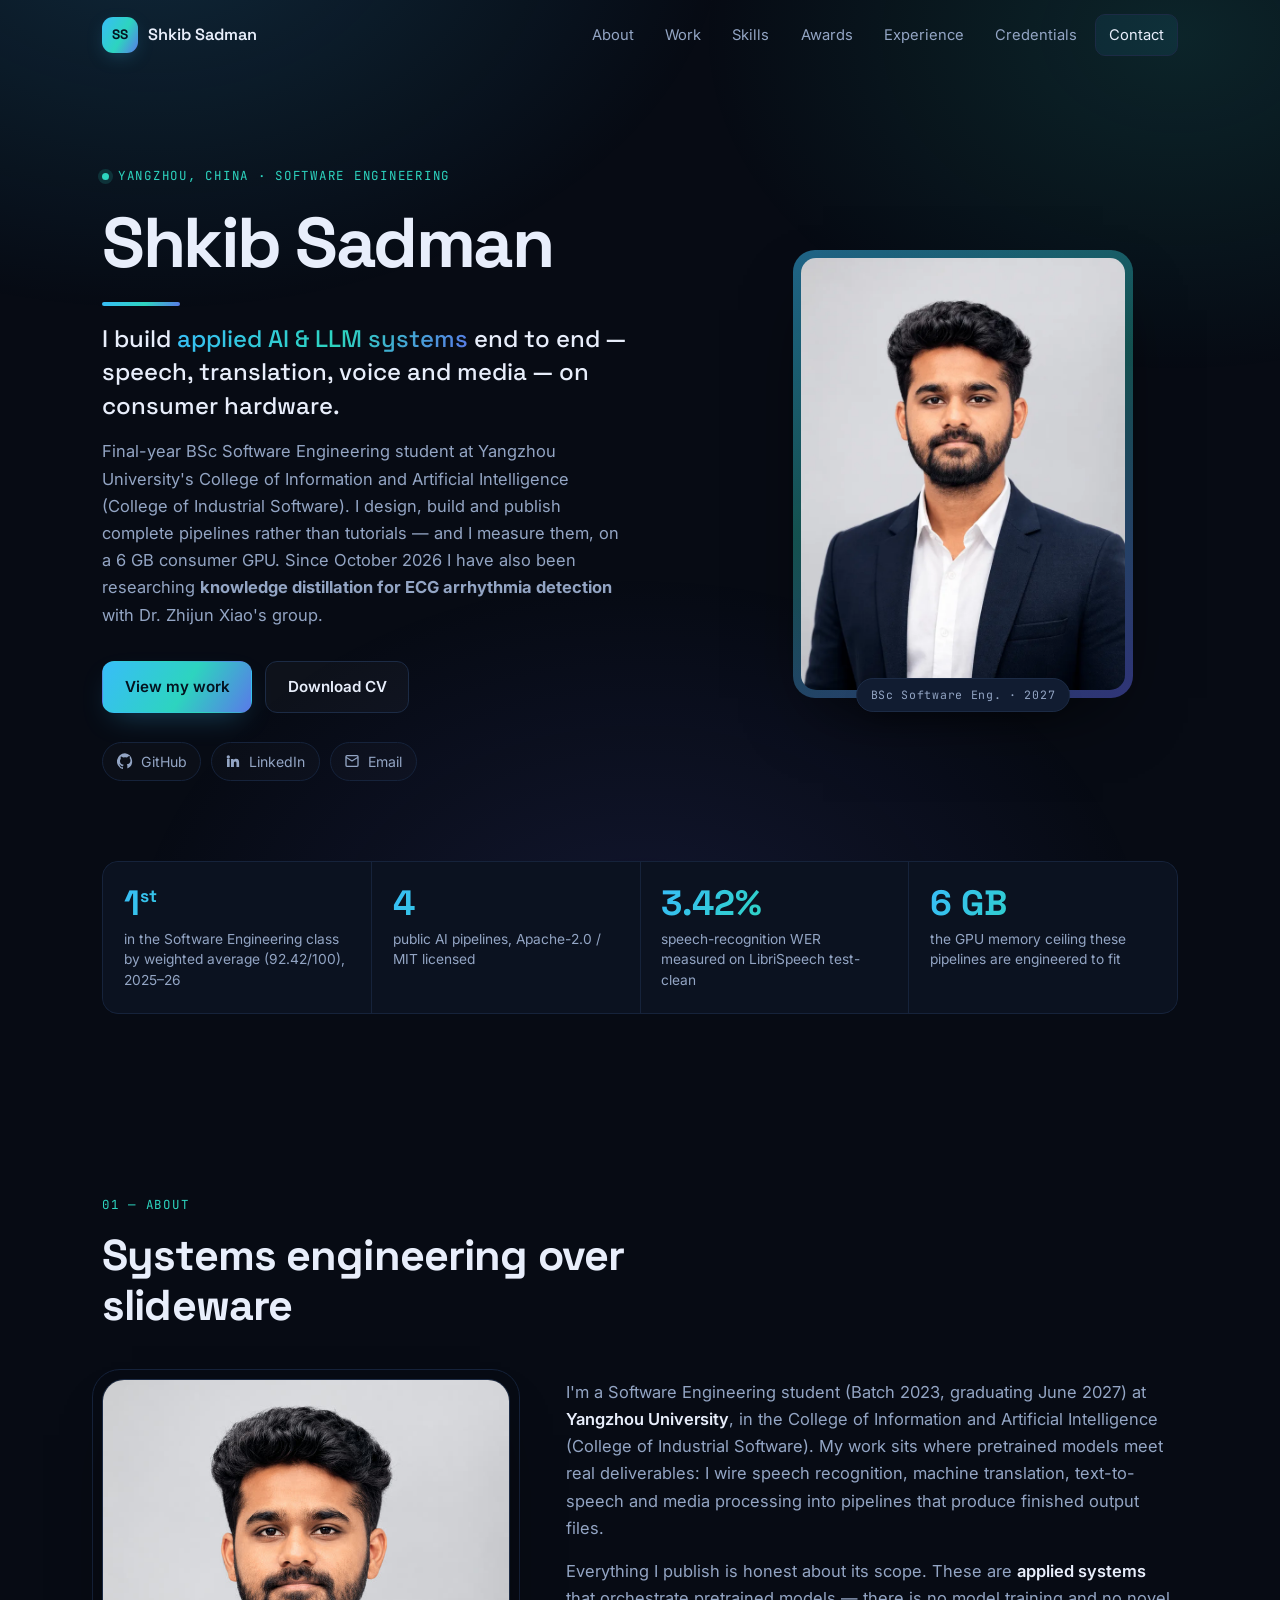
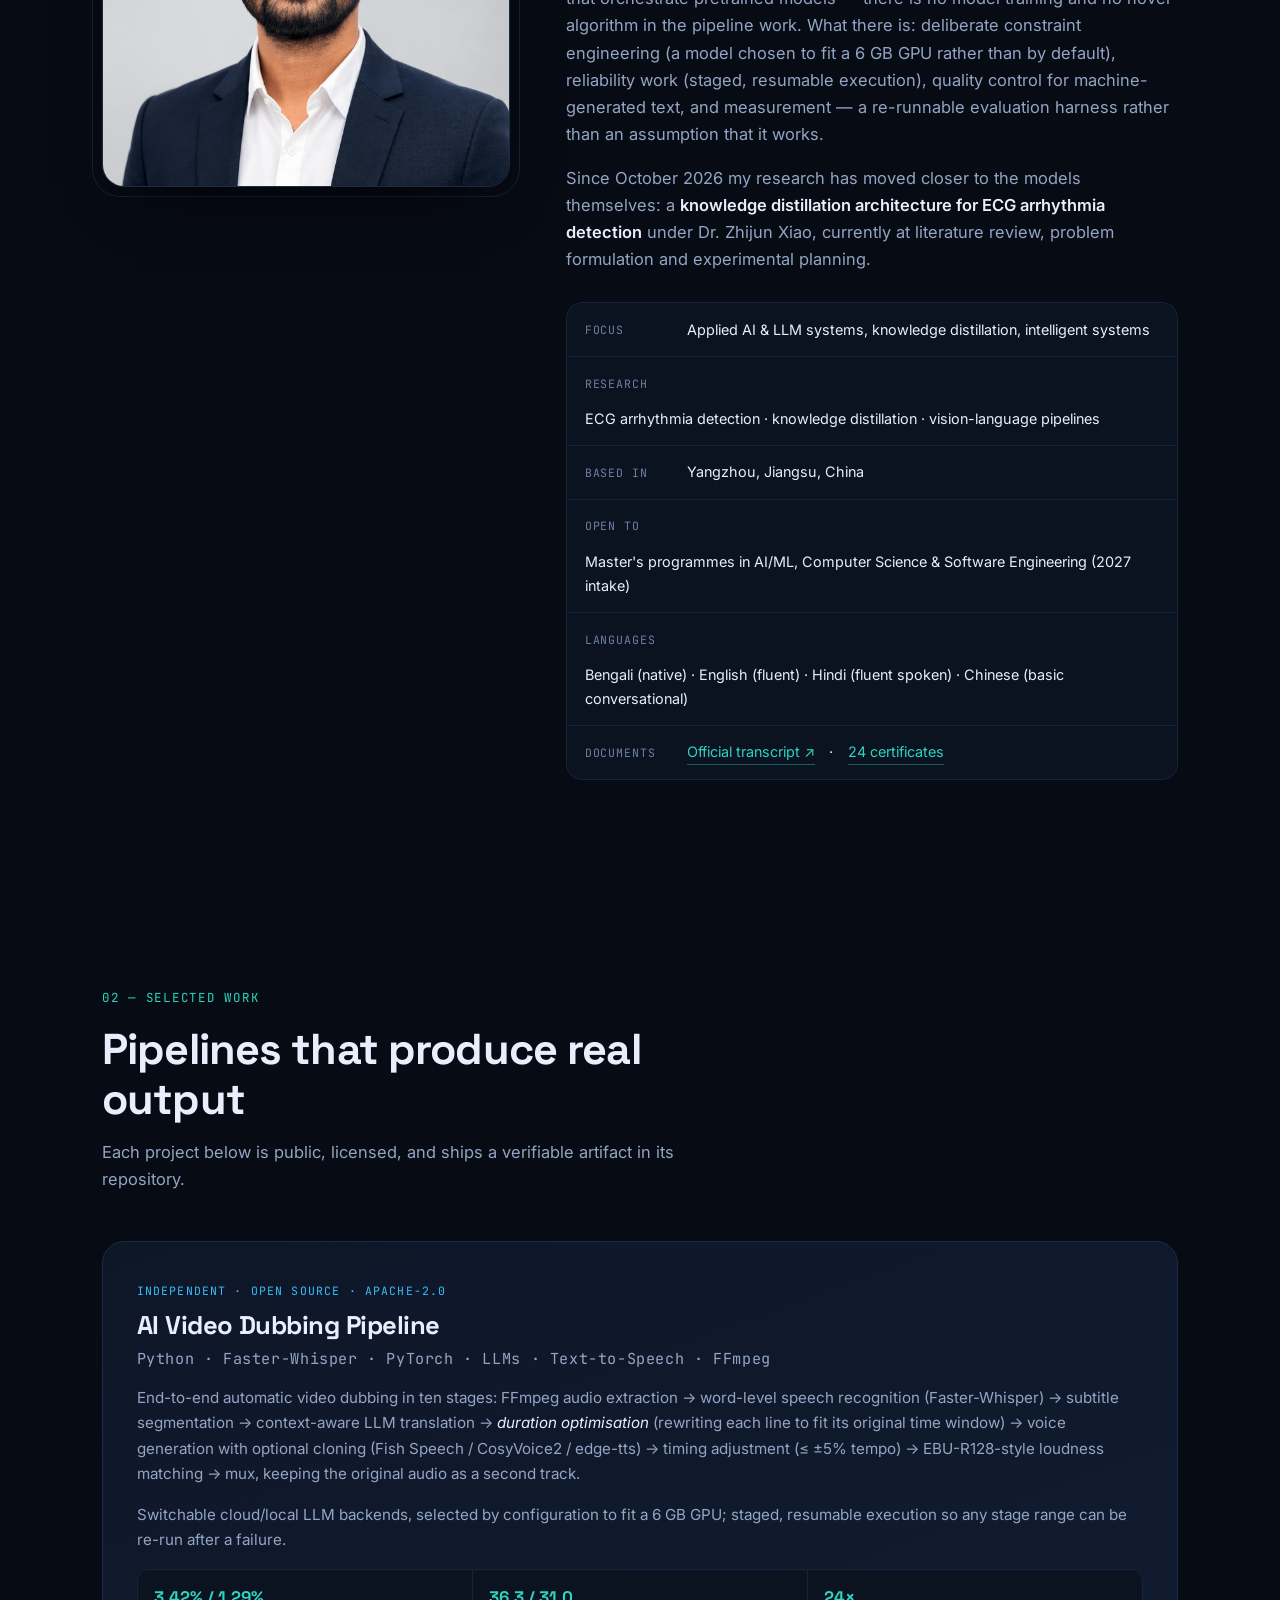
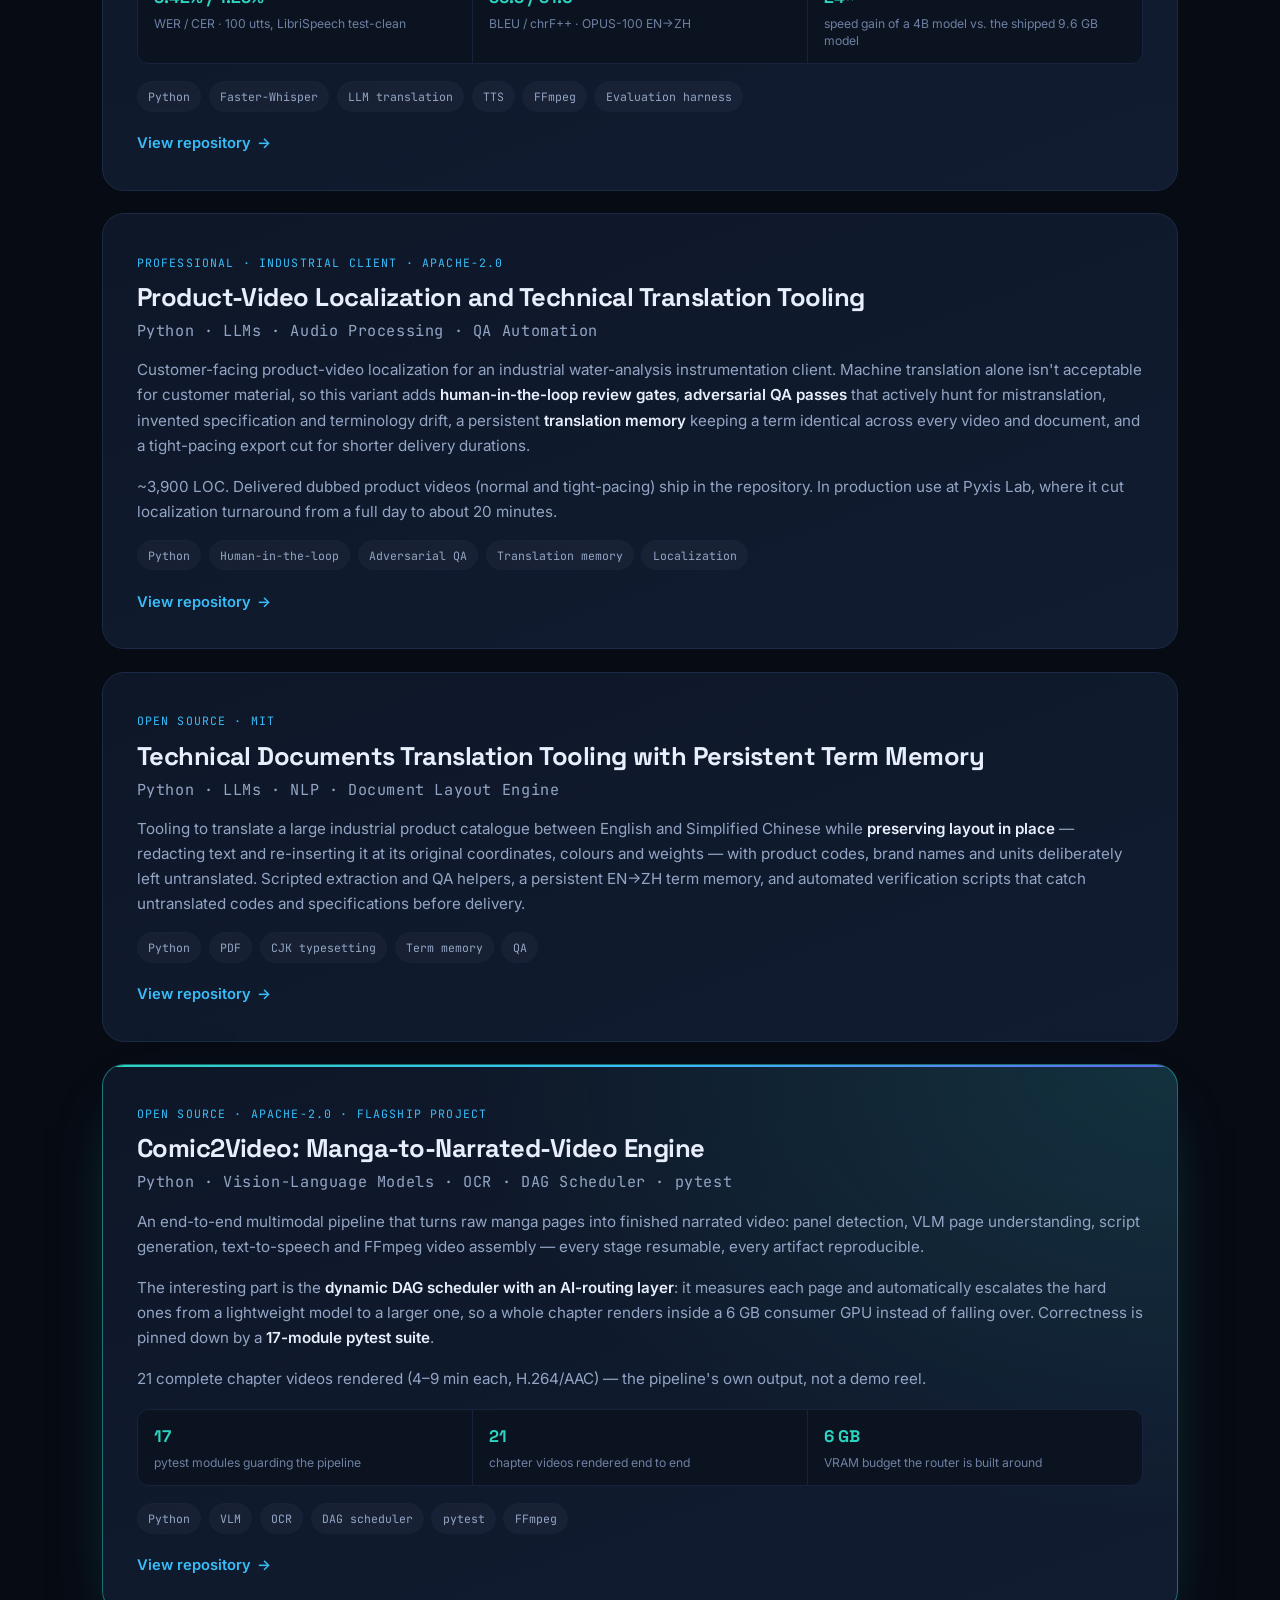
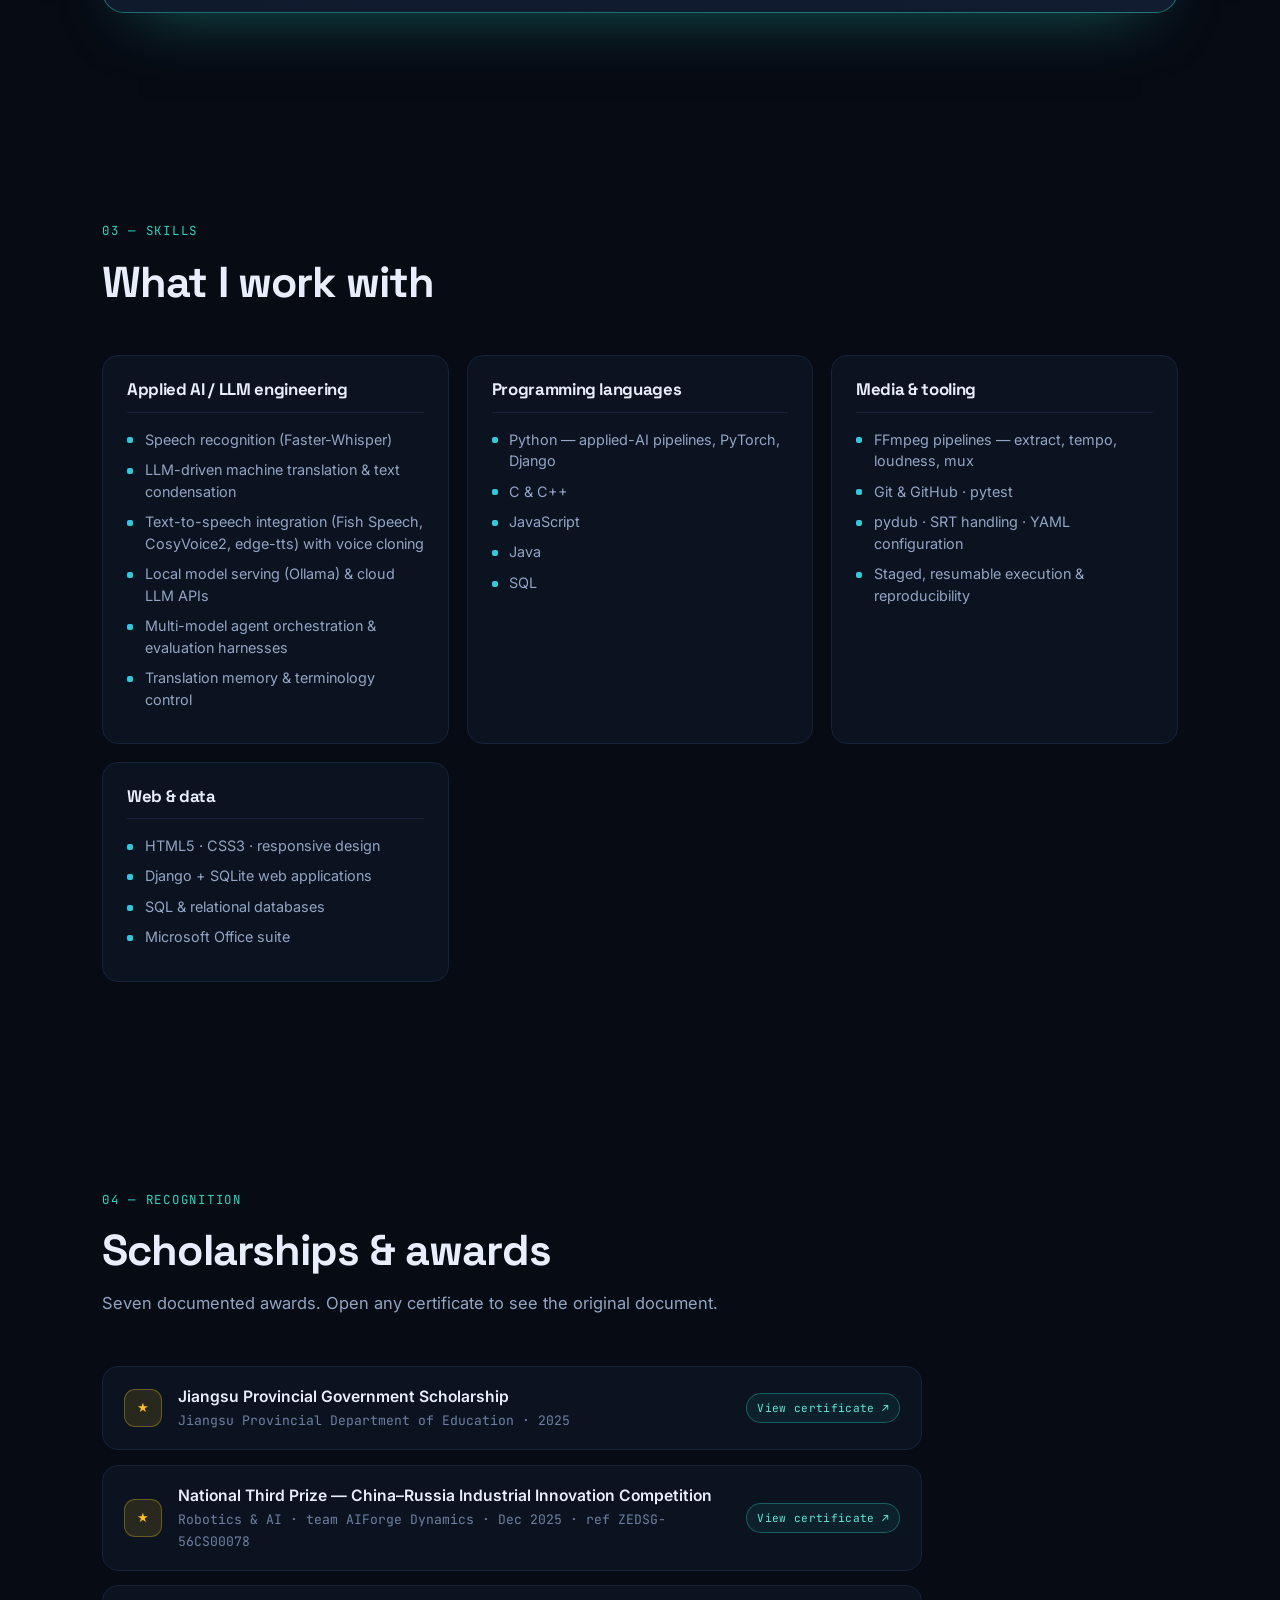
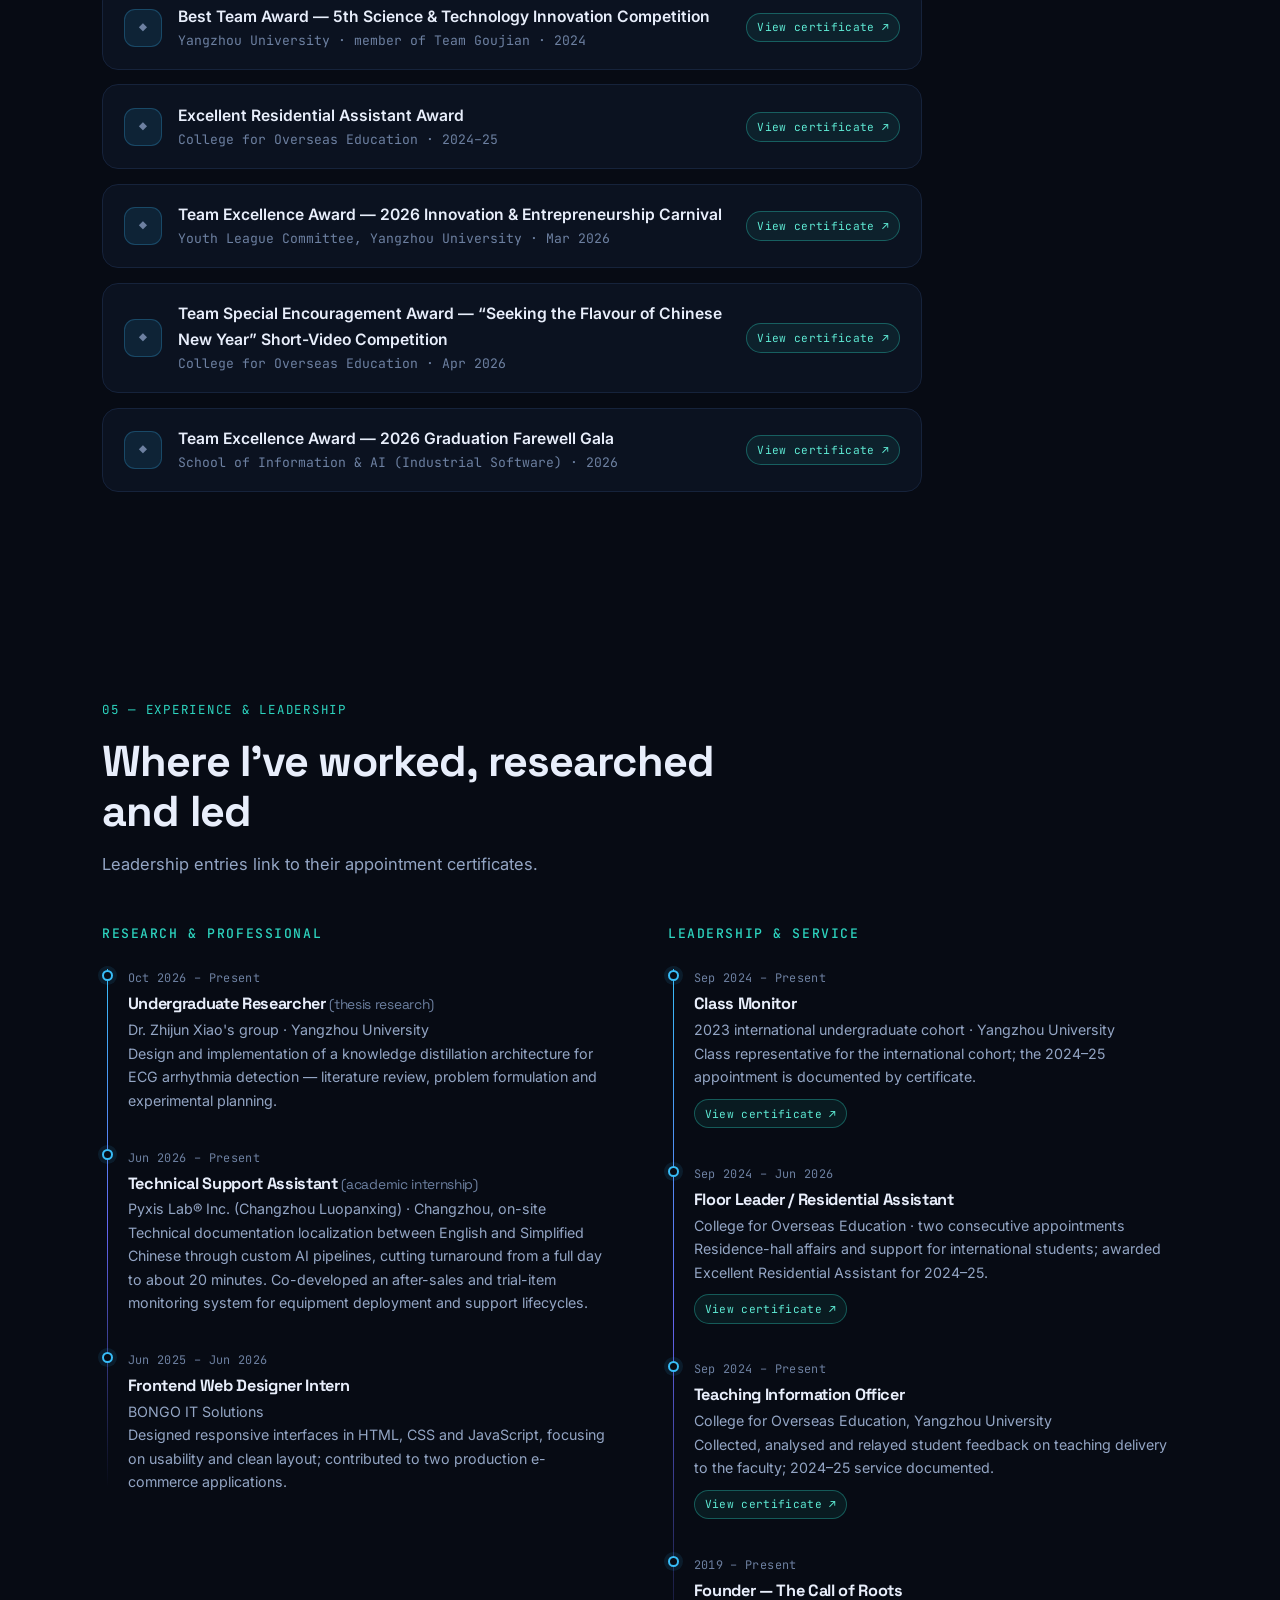
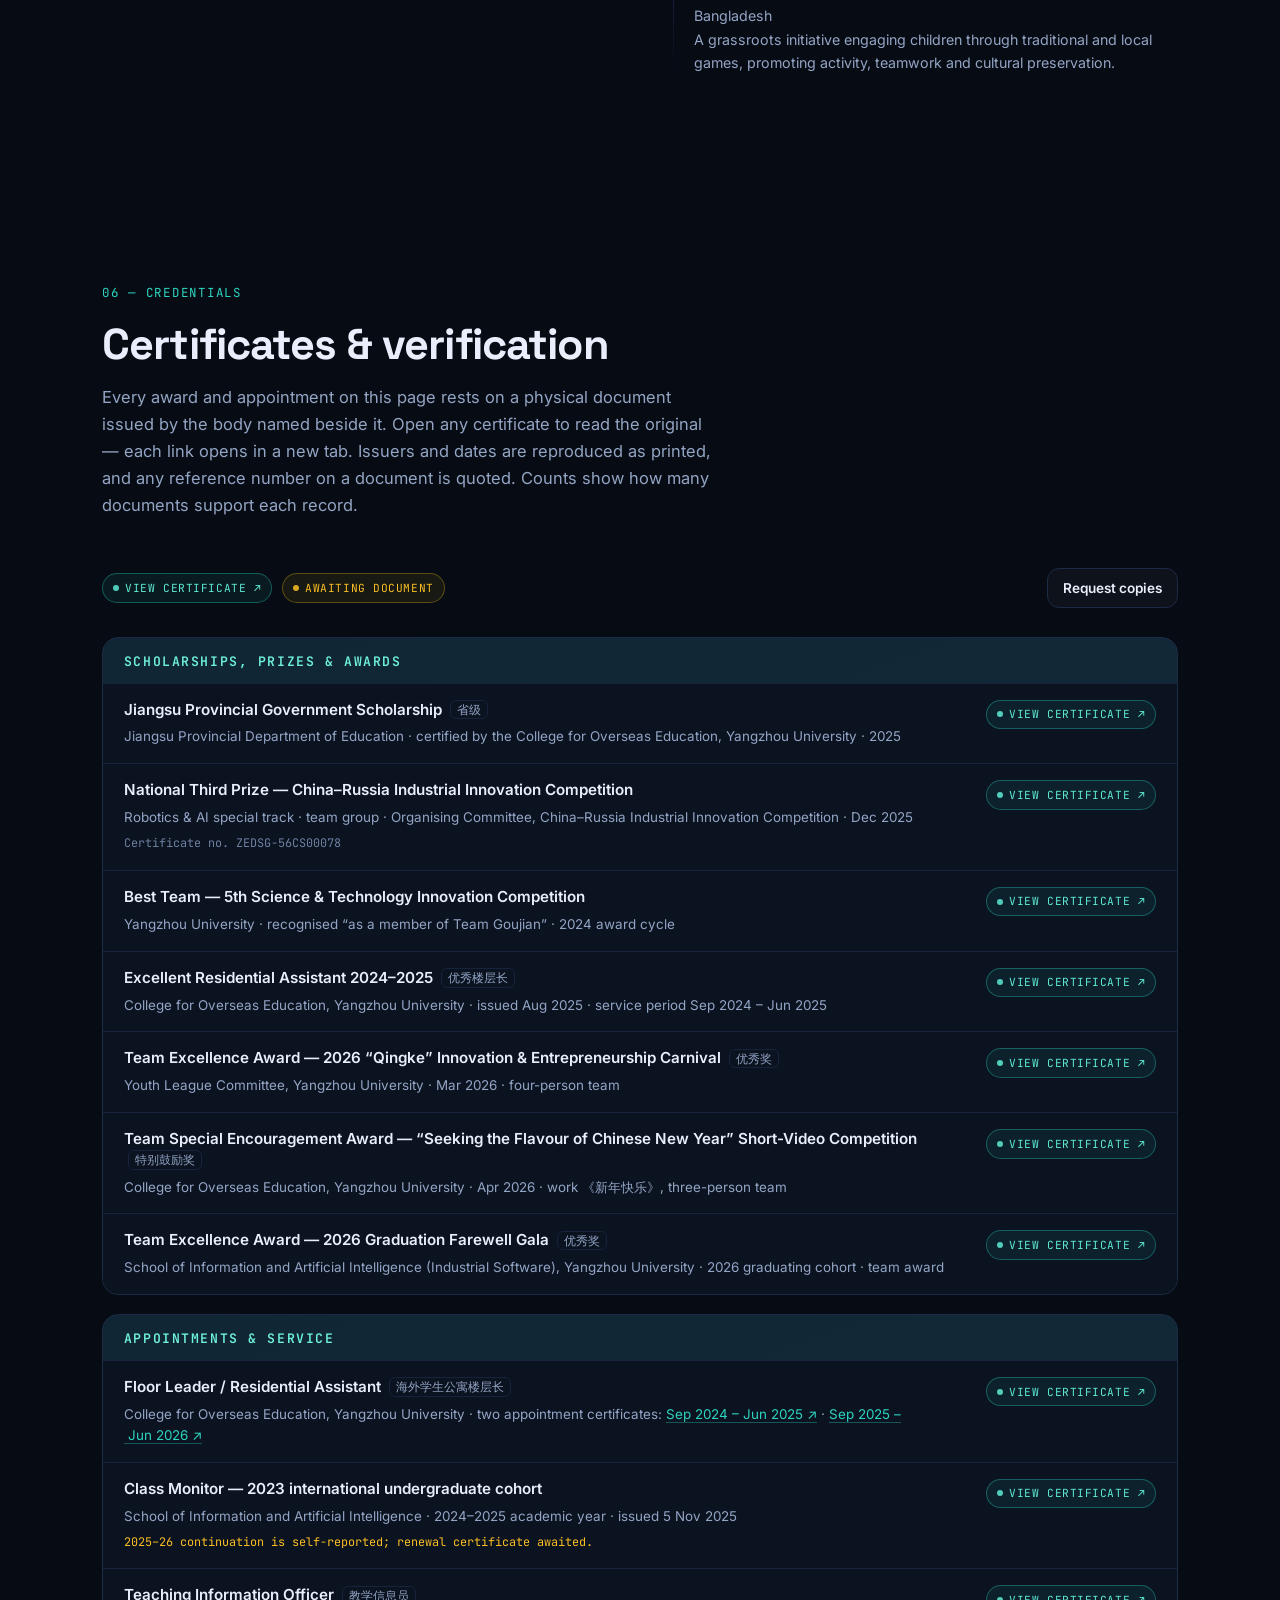
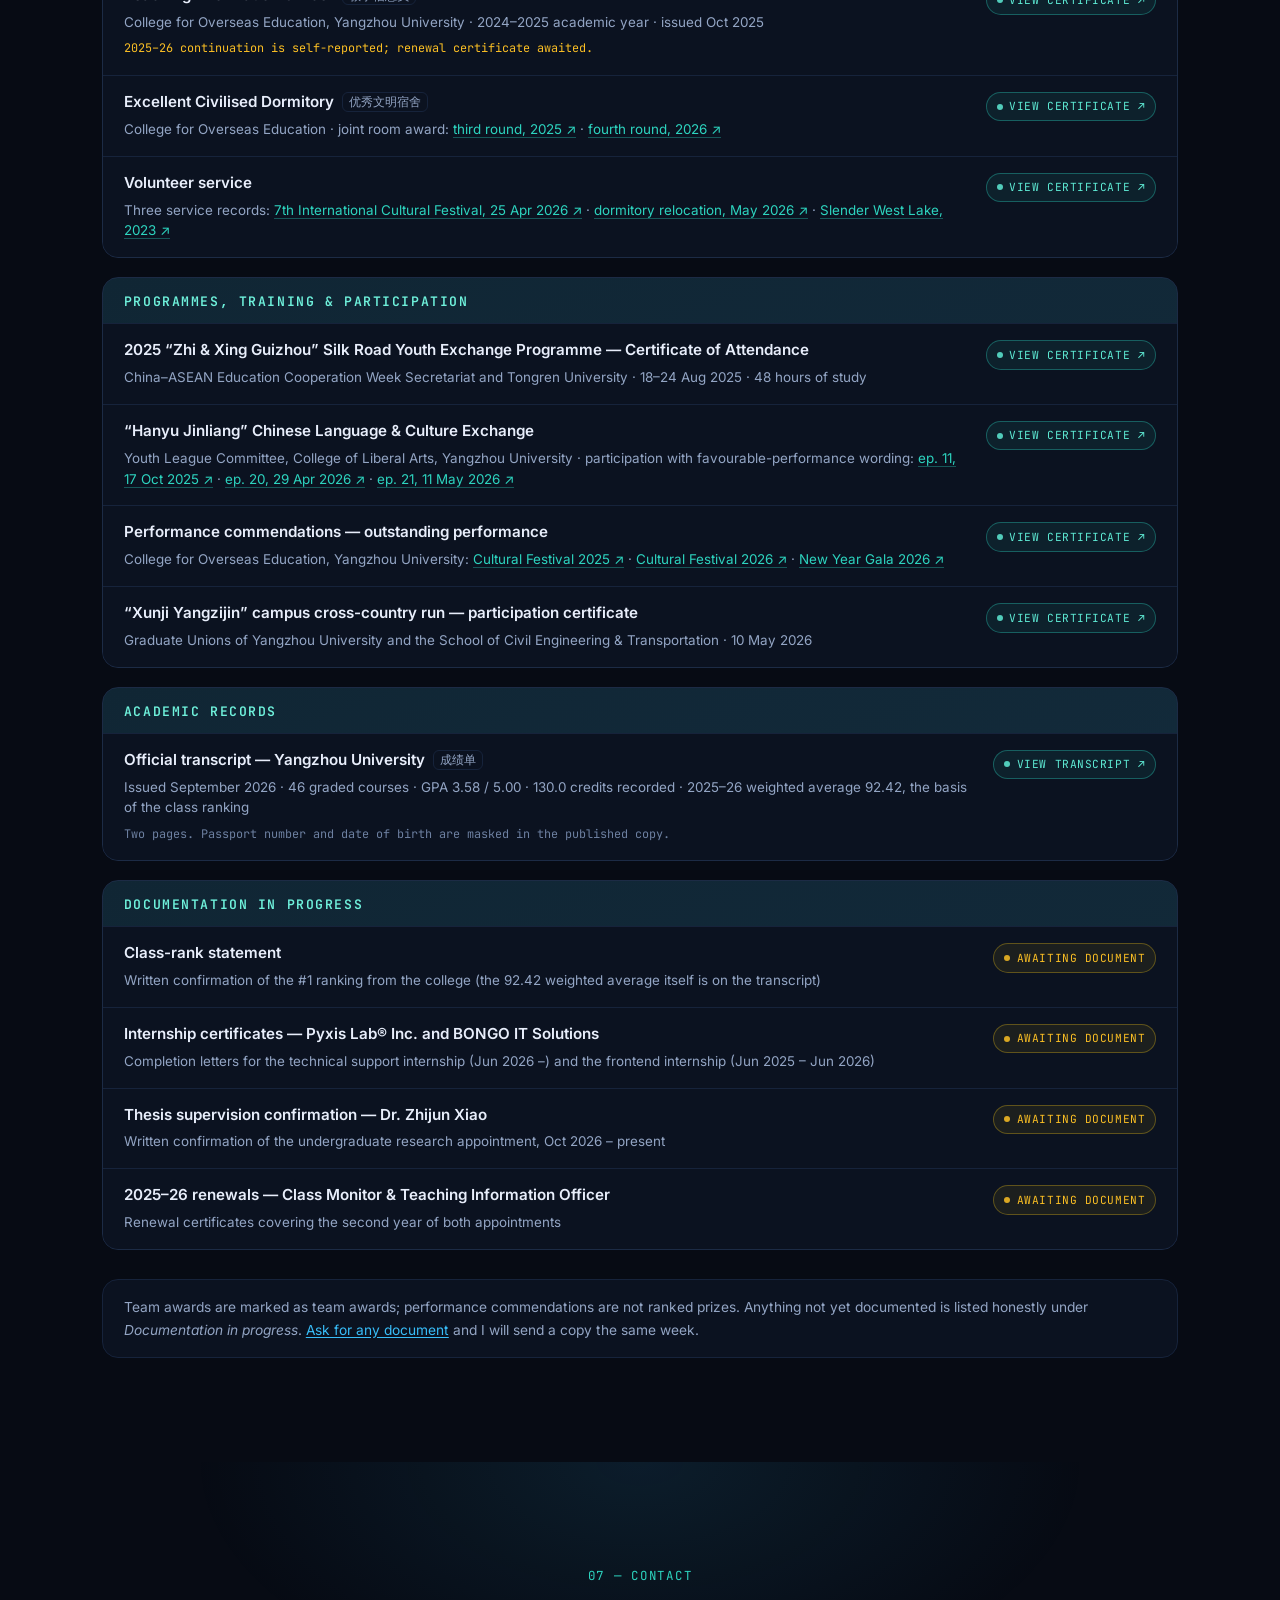
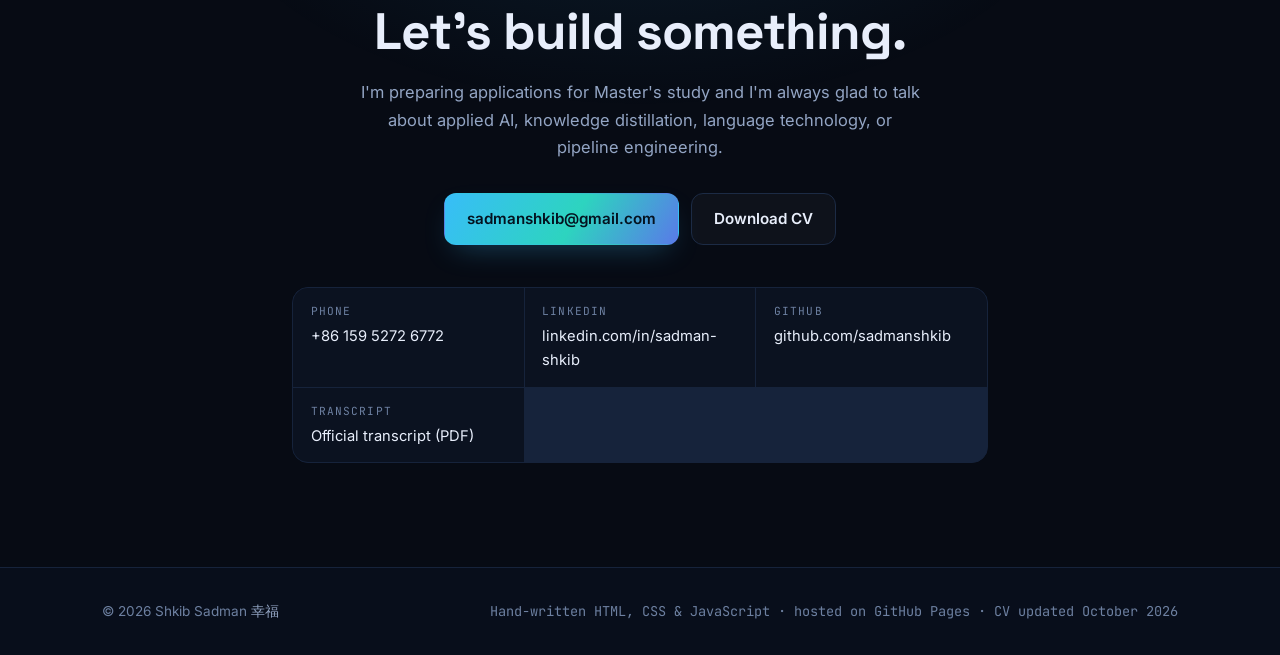
==== commit c59f36a5: "Publish certificates and transcript; feature Comic2Video; reorder sections - Awards, Experience and " ====
--- a/index.html
+++ b/index.html
@@ -4,7 +4,7 @@
 <meta charset="utf-8" />
 <meta name="viewport" content="width=device-width, initial-scale=1" />
 <title>Shkib Sadman — Software Engineering, Applied AI &amp; Research</title>
-<meta name="description" content="Shkib Sadman — Software Engineering student at Yangzhou University building end-to-end applied AI and LLM pipelines, and researching knowledge distillation for ECG arrhythmia detection. Every award and appointment listed with its certificate." />
+<meta name="description" content="Shkib Sadman — Software Engineering student at Yangzhou University building end-to-end applied AI and LLM pipelines, and researching knowledge distillation for ECG arrhythmia detection. Every award and appointment links to its certificate." />
 <meta name="author" content="Shkib Sadman" />
 <meta name="theme-color" content="#070b14" />
 
@@ -62,8 +62,8 @@
       <a href="#work">Work</a>
       <a href="#skills">Skills</a>
       <a href="#awards">Awards</a>
+      <a href="#experience">Experience</a>
       <a href="#credentials">Credentials</a>
-      <a href="#experience">Experience</a>
       <a class="nav-cta" href="#contact">Contact</a>
     </nav>
     <button class="nav-toggle" id="nav-toggle" aria-label="Toggle navigation" aria-expanded="false" aria-controls="nav-links">
@@ -177,7 +177,10 @@
             <li><span>Based in</span> Yangzhou, Jiangsu, China</li>
             <li><span>Open to</span> Master's programmes in AI/ML, Computer Science &amp; Software Engineering (2027 intake)</li>
             <li><span>Languages</span> Bengali (native) · English (fluent) · Hindi (fluent spoken) · Chinese (basic conversational)</li>
-            <li><span>Documents</span> <a class="fact-link" href="#credentials">24 certificates on file</a> · transcript in progress</li>
+            <li><span>Documents</span>
+              <a class="fact-link" href="assets/docs/official-transcript-2026-09.pdf" target="_blank" rel="noopener">Official transcript&nbsp;↗</a>
+              · <a class="fact-link" href="#credentials">24 certificates</a>
+            </li>
           </ul>
         </div>
       </div>
@@ -198,6 +201,7 @@
           <div class="card-top">
             <span class="card-kicker">Independent · Open source · Apache-2.0</span>
             <h3>AI Video Dubbing Pipeline</h3>
+            <p class="card-stack">Python · Faster-Whisper · PyTorch · LLMs · Text-to-Speech · FFmpeg</p>
             <p>
               End-to-end automatic video dubbing in ten stages: FFmpeg audio extraction →
               word-level speech recognition (Faster-Whisper) → subtitle segmentation →
@@ -226,9 +230,10 @@
         <article class="card card-feature reveal">
           <div class="card-top">
             <span class="card-kicker">Professional · Industrial client · Apache-2.0</span>
-            <h3>Product-Video Localisation, EN → Simplified Chinese</h3>
+            <h3>Product-Video Localization and Technical Translation Tooling</h3>
+            <p class="card-stack">Python · LLMs · Audio Processing · QA Automation</p>
             <p>
-              Customer-facing product-video localisation for an industrial water-analysis
+              Customer-facing product-video localization for an industrial water-analysis
               instrumentation client. Machine translation alone isn't acceptable for customer
               material, so this variant adds <strong>human-in-the-loop review gates</strong>,
               <strong>adversarial QA passes</strong> that actively hunt for mistranslation,
@@ -236,10 +241,10 @@
               <strong>translation memory</strong> keeping a term identical across every video and
               document, and a tight-pacing export cut for shorter delivery durations.
             </p>
-            <p class="card-note">~3,900 LOC. Delivered dubbed product videos (normal and tight-pacing) ship in the repository. In production use at Pyxis Lab, where it cut localisation turnaround from a full day to about 20 minutes.</p>
+            <p class="card-note">~3,900 LOC. Delivered dubbed product videos (normal and tight-pacing) ship in the repository. In production use at Pyxis Lab, where it cut localization turnaround from a full day to about 20 minutes.</p>
           </div>
           <ul class="tags">
-            <li>Python</li><li>Human-in-the-loop</li><li>Adversarial QA</li><li>Translation memory</li><li>Localisation</li>
+            <li>Python</li><li>Human-in-the-loop</li><li>Adversarial QA</li><li>Translation memory</li><li>Localization</li>
           </ul>
           <a class="card-link" href="https://github.com/sadmanshkib/pyxis_video_dub-pipeline" target="_blank" rel="noopener">
             View repository <span aria-hidden="true">→</span></a>
@@ -248,13 +253,15 @@
         <article class="card card-feature reveal">
           <div class="card-top">
             <span class="card-kicker">Open source · MIT</span>
-            <h3>Translation Tooling with Persistent Term Memory</h3>
+            <h3>Technical Documents Translation Tooling with Persistent Term Memory</h3>
+            <p class="card-stack">Python · LLMs · NLP · Document Layout Engine</p>
             <p>
-              Tooling to translate a large industrial product catalogue EN → Simplified Chinese
-              while <strong>preserving layout in place</strong> — redacting text and re-inserting it
-              at its original coordinates, colours and weights — with product codes, brand names and
-              units deliberately left untranslated. Scripted extraction and QA helpers, a persistent
-              EN→ZH term memory, and the whole workflow packaged as a reusable agent skill.
+              Tooling to translate a large industrial product catalogue between English and Simplified
+              Chinese while <strong>preserving layout in place</strong> — redacting text and
+              re-inserting it at its original coordinates, colours and weights — with product codes,
+              brand names and units deliberately left untranslated. Scripted extraction and QA
+              helpers, a persistent EN→ZH term memory, and automated verification scripts that catch
+              untranslated codes and specifications before delivery.
             </p>
           </div>
           <ul class="tags">
@@ -263,39 +270,37 @@
           <a class="card-link" href="https://github.com/sadmanshkib/pyxis-catalog-translation" target="_blank" rel="noopener">
             View repository <span aria-hidden="true">→</span></a>
         </article>
-      </div>
-
-      <h3 class="more-head reveal">More projects &amp; research</h3>
-      <div class="mini-grid">
-        <a class="mini reveal" href="https://github.com/sadmanshkib/comic2video" target="_blank" rel="noopener">
-          <span class="mini-mark" aria-hidden="true">C2V</span>
-          <h4>Autonomous Comic-to-Video Engine</h4>
-          <p>Manga, manhwa and webtoons to narrated video: panel detection, VLM page understanding, script generation, TTS and FFmpeg assembly, with a DAG scheduler that routes hard pages to larger models to stay inside 6&nbsp;GB VRAM. 17-module pytest suite; 21 chapter videos rendered. Python · Apache-2.0.</p>
-          <span class="mini-go">github.com/sadmanshkib/comic2video →</span>
-        </a>
-        <div class="mini static reveal">
-          <span class="mini-mark" aria-hidden="true">KD</span>
-          <h4>Knowledge Distillation for ECG Arrhythmia Detection</h4>
-          <p><strong>Undergraduate research · Oct 2026 – present.</strong> Design and implementation of a distillation architecture for arrhythmia classification on ECG signals, supervised by Dr. Zhijun Xiao (Yangzhou University). Current stage: literature review, problem formulation, experimental planning.</p>
-          <span class="mini-go">Thesis research · in progress</span>
-        </div>
-        <div class="mini static reveal">
-          <span class="mini-mark" aria-hidden="true">RB</span>
-          <h4>Intelligent Tracked Robot — AI-based Manipulation</h4>
-          <p><strong>National Third Prize</strong>, China–Russia Industrial Innovation Competition (AI &amp; Robotics), 2025 · team AIForge Dynamics. Contributed to system design, testing and integration in a software + robotics team. <a class="mini-link" href="#cred-robotics">Certificate ↗</a></p>
-          <span class="mini-go">Competition project · 2025 · ref ZEDSG-56CS00078</span>
-        </div>
-        <a class="mini reveal" href="https://github.com/sadmanshkib/Movie-Information-Management-System" target="_blank" rel="noopener">
-          <span class="mini-mark" aria-hidden="true">Java</span>
-          <h4>Movie Information Management System</h4>
-          <p>A Java information-management system built as coursework, with data management and CRUD operations. MIT licensed.</p>
-          <span class="mini-go">github.com/sadmanshkib →</span>
-        </a>
-      </div>
-      <p class="repo-cta reveal">
-        <a class="btn btn-ghost" href="https://github.com/sadmanshkib?tab=repositories" target="_blank" rel="noopener">
-          Browse all repositories on GitHub</a>
-      </p>
+
+        <article class="card card-feature card-featured reveal" id="comic2video">
+          <div class="card-top">
+            <span class="card-kicker">Open source · Apache-2.0 · flagship project</span>
+            <h3>Comic2Video: Manga-to-Narrated-Video Engine</h3>
+            <p class="card-stack">Python · Vision-Language Models · OCR · DAG Scheduler · pytest</p>
+            <p>
+              An end-to-end multimodal pipeline that turns raw manga pages into finished narrated
+              video: panel detection, VLM page understanding, script generation, text-to-speech and
+              FFmpeg video assembly — every stage resumable, every artifact reproducible.
+            </p>
+            <p>
+              The interesting part is the <strong>dynamic DAG scheduler with an AI-routing layer</strong>:
+              it measures each page and automatically escalates the hard ones from a lightweight model
+              to a larger one, so a whole chapter renders inside a 6&nbsp;GB consumer GPU instead of
+              falling over. Correctness is pinned down by a <strong>17-module pytest suite</strong>.
+            </p>
+            <p class="card-note">21 complete chapter videos rendered (4–9 min each, H.264/AAC) — the pipeline's own output, not a demo reel.</p>
+          </div>
+          <div class="metrics">
+            <div><b>17</b><span>pytest modules guarding the pipeline</span></div>
+            <div><b>21</b><span>chapter videos rendered end to end</span></div>
+            <div><b>6 GB</b><span>VRAM budget the router is built around</span></div>
+          </div>
+          <ul class="tags">
+            <li>Python</li><li>VLM</li><li>OCR</li><li>DAG scheduler</li><li>pytest</li><li>FFmpeg</li>
+          </ul>
+          <a class="card-link" href="https://github.com/sadmanshkib/comic2video" target="_blank" rel="noopener">
+            View repository <span aria-hidden="true">→</span></a>
+        </article>
+      </div>
     </div>
   </section>
 
@@ -356,247 +361,45 @@
       <header class="sec-head reveal">
         <p class="eyebrow">04 — Recognition</p>
         <h2>Scholarships &amp; awards</h2>
-        <p class="sec-sub">Seven documented awards. Each row links to its certificate record in the next section.</p>
+        <p class="sec-sub">Seven documented awards. Open any certificate to see the original document.</p>
       </header>
       <ul class="award-list">
         <li class="reveal">
           <span class="award-badge gold" aria-hidden="true">★</span>
           <div><strong>Jiangsu Provincial Government Scholarship</strong><span>Jiangsu Provincial Department of Education · 2025</span></div>
-          <a class="verify ok" href="#cred-jpgs">On file</a>
+          <a class="verify ok" href="assets/certificates/jiangsu-scholarship-2025.jpg" target="_blank" rel="noopener">View certificate&nbsp;↗</a>
         </li>
         <li class="reveal">
           <span class="award-badge gold" aria-hidden="true">★</span>
-          <div><strong>National Third Prize — China–Russia Industrial Innovation Competition</strong><span>Robotics &amp; AI · team AIForge Dynamics · Dec 2025</span></div>
-          <a class="verify ok" href="#cred-robotics">On file</a>
+          <div><strong>National Third Prize — China–Russia Industrial Innovation Competition</strong><span>Robotics &amp; AI · team AIForge Dynamics · Dec 2025 · ref ZEDSG-56CS00078</span></div>
+          <a class="verify ok" href="assets/certificates/robotics-3rd-prize-2025.jpg" target="_blank" rel="noopener">View certificate&nbsp;↗</a>
         </li>
         <li class="reveal">
           <span class="award-badge" aria-hidden="true">◆</span>
           <div><strong>Best Team Award — 5th Science &amp; Technology Innovation Competition</strong><span>Yangzhou University · member of Team Goujian · 2024</span></div>
-          <a class="verify ok" href="#cred-bestteam">On file</a>
+          <a class="verify ok" href="assets/certificates/best-team-2024.jpg" target="_blank" rel="noopener">View certificate&nbsp;↗</a>
         </li>
         <li class="reveal">
           <span class="award-badge" aria-hidden="true">◆</span>
           <div><strong>Excellent Residential Assistant Award</strong><span>College for Overseas Education · 2024–25</span></div>
-          <a class="verify ok" href="#cred-ra">On file</a>
+          <a class="verify ok" href="assets/certificates/excellent-residential-assistant-2025.jpg" target="_blank" rel="noopener">View certificate&nbsp;↗</a>
         </li>
         <li class="reveal">
           <span class="award-badge" aria-hidden="true">◆</span>
           <div><strong>Team Excellence Award — 2026 Innovation &amp; Entrepreneurship Carnival</strong><span>Youth League Committee, Yangzhou University · Mar 2026</span></div>
-          <a class="verify ok" href="#cred-carnival">On file</a>
+          <a class="verify ok" href="assets/certificates/innovation-carnival-2026.jpg" target="_blank" rel="noopener">View certificate&nbsp;↗</a>
         </li>
         <li class="reveal">
           <span class="award-badge" aria-hidden="true">◆</span>
           <div><strong>Team Special Encouragement Award — “Seeking the Flavour of Chinese New Year” Short-Video Competition</strong><span>College for Overseas Education · Apr 2026</span></div>
-          <a class="verify ok" href="#cred-shortvideo">On file</a>
+          <a class="verify ok" href="assets/certificates/short-video-2026.jpg" target="_blank" rel="noopener">View certificate&nbsp;↗</a>
         </li>
         <li class="reveal">
           <span class="award-badge" aria-hidden="true">◆</span>
           <div><strong>Team Excellence Award — 2026 Graduation Farewell Gala</strong><span>School of Information &amp; AI (Industrial Software) · 2026</span></div>
-          <a class="verify ok" href="#cred-gala">On file</a>
+          <a class="verify ok" href="assets/certificates/graduation-gala-2026.jpg" target="_blank" rel="noopener">View certificate&nbsp;↗</a>
         </li>
       </ul>
-    </div>
-  </section>
-
-  <!-- ============ CREDENTIALS ============ -->
-  <section class="section" id="credentials">
-    <div class="wrap">
-      <header class="sec-head reveal">
-        <p class="eyebrow">05 — Credentials</p>
-        <h2>Certificates &amp; verification</h2>
-        <p class="sec-sub">
-          Every award and appointment on this page rests on a physical certificate issued by the body
-          named beside it — 24 certificates across 16 records, listed below. Scans are held privately
-          and copies go to admissions committees and employers on request. Chinese institutional
-          certificates carry no public verification URL, so each issuing body is named in full for
-          direct confirmation, and any reference number printed on a document is quoted. Counts show
-          how many documents support each record.
-        </p>
-      </header>
-
-      <div class="cred-legend reveal">
-        <span class="cred-chip ok">Certificate on file</span>
-        <span class="cred-chip pend">Awaiting document</span>
-        <a class="btn btn-ghost btn-sm" href="mailto:sadmanshkib@gmail.com?subject=Request%20for%20certificate%20copies">Request copies</a>
-      </div>
-
-      <div class="cred-groups">
-
-        <div class="cred-group reveal">
-          <h3>Scholarships, prizes &amp; awards</h3>
-          <ul class="cred-list">
-            <li id="cred-jpgs">
-              <div class="cred-main">
-                <strong>Jiangsu Provincial Government Scholarship <span class="cred-tag">省级</span></strong>
-                <p class="cred-meta">Jiangsu Provincial Department of Education · certified by the College for Overseas Education, Yangzhou University · 2025</p>
-              </div>
-              <span class="cred-chip ok">On file</span>
-            </li>
-            <li id="cred-robotics">
-              <div class="cred-main">
-                <strong>National Third Prize — China–Russia Industrial Innovation Competition</strong>
-                <p class="cred-meta">Robotics &amp; AI special track · team group · Organising Committee, China–Russia Industrial Innovation Competition · Dec 2025</p>
-                <p class="cred-ref">Certificate no. ZEDSG-56CS00078</p>
-              </div>
-              <span class="cred-chip ok">On file</span>
-            </li>
-            <li id="cred-bestteam">
-              <div class="cred-main">
-                <strong>Best Team — 5th Science &amp; Technology Innovation Competition</strong>
-                <p class="cred-meta">Yangzhou University · recognised “as a member of Team Goujian” · 2024 award cycle</p>
-              </div>
-              <span class="cred-chip ok">On file</span>
-            </li>
-            <li id="cred-ra">
-              <div class="cred-main">
-                <strong>Excellent Residential Assistant 2024–2025 <span class="cred-tag">优秀楼层长</span></strong>
-                <p class="cred-meta">College for Overseas Education, Yangzhou University · issued Aug 2025 · service period Sep 2024 – Jun 2025</p>
-              </div>
-              <span class="cred-chip ok">On file</span>
-            </li>
-            <li id="cred-carnival">
-              <div class="cred-main">
-                <strong>Team Excellence Award — 2026 “Qingke” Innovation &amp; Entrepreneurship Carnival <span class="cred-tag">优秀奖</span></strong>
-                <p class="cred-meta">Youth League Committee, Yangzhou University · Mar 2026 · four-person team</p>
-              </div>
-              <span class="cred-chip ok">On file</span>
-            </li>
-            <li id="cred-shortvideo">
-              <div class="cred-main">
-                <strong>Team Special Encouragement Award — “Seeking the Flavour of Chinese New Year” Short-Video Competition <span class="cred-tag">特别鼓励奖</span></strong>
-                <p class="cred-meta">College for Overseas Education, Yangzhou University · Apr 2026 · work 《新年快乐》, three-person team</p>
-              </div>
-              <span class="cred-chip ok">On file</span>
-            </li>
-            <li id="cred-gala">
-              <div class="cred-main">
-                <strong>Team Excellence Award — 2026 Graduation Farewell Gala <span class="cred-tag">优秀奖</span></strong>
-                <p class="cred-meta">School of Information and Artificial Intelligence (Industrial Software), Yangzhou University · 2026 graduating cohort · team award</p>
-              </div>
-              <span class="cred-chip ok">On file</span>
-            </li>
-          </ul>
-        </div>
-
-        <div class="cred-group reveal">
-          <h3>Appointments &amp; service</h3>
-          <ul class="cred-list">
-            <li id="cred-floorleader">
-              <div class="cred-main">
-                <strong>Floor Leader / Residential Assistant <span class="cred-tag">海外学生公寓楼层长</span></strong>
-                <p class="cred-meta">College for Overseas Education, Yangzhou University · two appointment certificates: Sep&nbsp;2024&nbsp;–&nbsp;Jun&nbsp;2025 (issued Sep&nbsp;2024) and Sep&nbsp;2025&nbsp;–&nbsp;Jun&nbsp;2026 (issued Oct&nbsp;2025)</p>
-              </div>
-              <span class="cred-chip ok">2 certificates</span>
-            </li>
-            <li id="cred-classmonitor">
-              <div class="cred-main">
-                <strong>Class Monitor — 2023 international undergraduate cohort</strong>
-                <p class="cred-meta">School of Information and Artificial Intelligence · 2024–2025 academic year · issued 5 Nov 2025</p>
-                <p class="cred-ref pend">2025–26 continuation is self-reported; renewal certificate awaited.</p>
-              </div>
-              <span class="cred-chip ok">On file · 2024–25</span>
-            </li>
-            <li id="cred-tio">
-              <div class="cred-main">
-                <strong>Teaching Information Officer <span class="cred-tag">教学信息员</span></strong>
-                <p class="cred-meta">College for Overseas Education, Yangzhou University · 2024–2025 academic year · issued Oct 2025</p>
-                <p class="cred-ref pend">2025–26 continuation is self-reported; renewal certificate awaited.</p>
-              </div>
-              <span class="cred-chip ok">On file · 2024–25</span>
-            </li>
-            <li id="cred-dorm">
-              <div class="cred-main">
-                <strong>Excellent Civilised Dormitory <span class="cred-tag">优秀文明宿舍</span></strong>
-                <p class="cred-meta">College for Overseas Education · joint room award, third and fourth selection rounds · 2025 and 2026 cycles</p>
-              </div>
-              <span class="cred-chip ok">2 certificates</span>
-            </li>
-            <li id="cred-volunteer">
-              <div class="cred-main">
-                <strong>Volunteer service</strong>
-                <p class="cred-meta">7th International Cultural Festival, 25 Apr 2026 · international-student dormitory relocation, May 2026 · Slender West Lake, 29 Sep – 6 Oct 2023 (3.5 recorded hours at that event)</p>
-              </div>
-              <span class="cred-chip ok">3 certificates</span>
-            </li>
-          </ul>
-        </div>
-
-        <div class="cred-group reveal">
-          <h3>Programmes, training &amp; participation</h3>
-          <ul class="cred-list">
-            <li id="cred-silkroad">
-              <div class="cred-main">
-                <strong>2025 “Zhi &amp; Xing Guizhou” Silk Road Youth Exchange Programme — Certificate of Attendance</strong>
-                <p class="cred-meta">China–ASEAN Education Cooperation Week Secretariat and Tongren University · 18–24 Aug 2025 · 48 hours of study</p>
-              </div>
-              <span class="cred-chip ok">On file</span>
-            </li>
-            <li id="cred-hanyu">
-              <div class="cred-main">
-                <strong>“Hanyu Jinliang” Chinese Language &amp; Culture Exchange</strong>
-                <p class="cred-meta">Youth League Committee, College of Liberal Arts, Yangzhou University · episodes 11 (17 Oct 2025), 20 (29 Apr 2026) and 21 (11 May 2026) · participation with favourable-performance wording</p>
-              </div>
-              <span class="cred-chip ok">3 certificates</span>
-            </li>
-            <li id="cred-commendations">
-              <div class="cred-main">
-                <strong>Performance commendations — outstanding performance</strong>
-                <p class="cred-meta">College for Overseas Education, Yangzhou University · International Cultural Festival 2025 (18 May 2025) and 2026 (25 Apr 2026) · International Students’ New Year Gala (11 Jan 2026)</p>
-              </div>
-              <span class="cred-chip ok">3 certificates</span>
-            </li>
-            <li id="cred-run">
-              <div class="cred-main">
-                <strong>“Xunji Yangzijin” campus cross-country run — participation certificate</strong>
-                <p class="cred-meta">Graduate Unions of Yangzhou University and the School of Civil Engineering &amp; Transportation · 10 May 2026</p>
-              </div>
-              <span class="cred-chip ok">On file</span>
-            </li>
-          </ul>
-        </div>
-
-        <div class="cred-group reveal">
-          <h3>Documentation in progress</h3>
-          <ul class="cred-list">
-            <li id="cred-transcript">
-              <div class="cred-main">
-                <strong>Academic transcript &amp; rank statement</strong>
-                <p class="cred-meta">Yangzhou University · official GPA on the 5.00 scale, weighted averages 2023–26 and class-rank confirmation</p>
-              </div>
-              <span class="cred-chip pend">Awaiting document</span>
-            </li>
-            <li id="cred-internships">
-              <div class="cred-main">
-                <strong>Internship certificates — Pyxis Lab® Inc. and BONGO IT Solutions</strong>
-                <p class="cred-meta">Completion letters for the technical support internship (Jun 2026 –) and the frontend internship (Jun 2025 – Jun 2026)</p>
-              </div>
-              <span class="cred-chip pend">Awaiting document</span>
-            </li>
-            <li id="cred-research">
-              <div class="cred-main">
-                <strong>Thesis supervision confirmation — Dr. Zhijun Xiao</strong>
-                <p class="cred-meta">Written confirmation of the undergraduate research appointment, Oct 2026 – present</p>
-              </div>
-              <span class="cred-chip pend">Awaiting document</span>
-            </li>
-            <li id="cred-renewals">
-              <div class="cred-main">
-                <strong>2025–26 renewals — Class Monitor &amp; Teaching Information Officer</strong>
-                <p class="cred-meta">Renewal certificates covering the second year of both appointments</p>
-              </div>
-              <span class="cred-chip pend">Awaiting document</span>
-            </li>
-          </ul>
-        </div>
-
-      </div>
-
-      <p class="cred-note reveal">
-        Issuers and dates are listed as they appear on the document. Team awards are marked as team
-        awards; performance commendations are not ranked prizes.
-        <a href="mailto:sadmanshkib@gmail.com">Ask for any certificate</a> and I will send a copy the
-        same week.
-      </p>
     </div>
   </section>
 
@@ -604,8 +407,9 @@
   <section class="section" id="experience">
     <div class="wrap">
       <header class="sec-head reveal">
-        <p class="eyebrow">06 — Experience &amp; leadership</p>
+        <p class="eyebrow">05 — Experience &amp; leadership</p>
         <h2>Where I've worked, researched and led</h2>
+        <p class="sec-sub">Leadership entries link to their appointment certificates.</p>
       </header>
 
       <div class="two-col">
@@ -617,14 +421,12 @@
               <h4>Undergraduate Researcher <em>(thesis research)</em></h4>
               <p class="t-where">Dr. Zhijun Xiao's group · Yangzhou University</p>
               <p>Design and implementation of a knowledge distillation architecture for ECG arrhythmia detection — literature review, problem formulation and experimental planning.</p>
-              <a class="verify pend" href="#cred-research">Confirmation pending</a>
             </li>
             <li>
               <span class="t-when">Jun 2026 – Present</span>
               <h4>Technical Support Assistant <em>(academic internship)</em></h4>
               <p class="t-where">Pyxis Lab® Inc. (Changzhou Luopanxing) · Changzhou, on-site</p>
-              <p>Technical documentation localisation between English and Simplified Chinese through custom AI pipelines, cutting turnaround from a full day to about 20 minutes. Co-developed an after-sales and trial-item monitoring system for equipment deployment and support lifecycles.</p>
-              <a class="verify pend" href="#cred-internships">Letter pending</a>
+              <p>Technical documentation localization between English and Simplified Chinese through custom AI pipelines, cutting turnaround from a full day to about 20 minutes. Co-developed an after-sales and trial-item monitoring system for equipment deployment and support lifecycles.</p>
             </li>
             <li>
               <span class="t-when">Jun 2025 – Jun 2026</span>
@@ -643,21 +445,21 @@
               <h4>Class Monitor</h4>
               <p class="t-where">2023 international undergraduate cohort · Yangzhou University</p>
               <p>Class representative for the international cohort; the 2024–25 appointment is documented by certificate.</p>
-              <a class="verify ok" href="#cred-classmonitor">Certificate on file</a>
+              <a class="verify ok" href="assets/certificates/class-monitor-2024-25.jpg" target="_blank" rel="noopener">View certificate&nbsp;↗</a>
             </li>
             <li>
               <span class="t-when">Sep 2024 – Jun 2026</span>
               <h4>Floor Leader / Residential Assistant</h4>
               <p class="t-where">College for Overseas Education · two consecutive appointments</p>
               <p>Residence-hall affairs and support for international students; awarded Excellent Residential Assistant for 2024–25.</p>
-              <a class="verify ok" href="#cred-floorleader">2 certificates</a>
+              <a class="verify ok" href="assets/certificates/floor-leader-2025-26.jpg" target="_blank" rel="noopener">View certificate&nbsp;↗</a>
             </li>
             <li>
               <span class="t-when">Sep 2024 – Present</span>
               <h4>Teaching Information Officer</h4>
               <p class="t-where">College for Overseas Education, Yangzhou University</p>
               <p>Collected, analysed and relayed student feedback on teaching delivery to the faculty; 2024–25 service documented.</p>
-              <a class="verify ok" href="#cred-tio">Certificate on file</a>
+              <a class="verify ok" href="assets/certificates/teaching-info-officer-2024-25.jpg" target="_blank" rel="noopener">View certificate&nbsp;↗</a>
             </li>
             <li>
               <span class="t-when">2019 – Present</span>
@@ -668,6 +470,233 @@
           </ol>
         </div>
       </div>
+    </div>
+  </section>
+
+  <!-- ============ CREDENTIALS ============ -->
+  <section class="section" id="credentials">
+    <div class="wrap">
+      <header class="sec-head reveal">
+        <p class="eyebrow">06 — Credentials</p>
+        <h2>Certificates &amp; verification</h2>
+        <p class="sec-sub">
+          Every award and appointment on this page rests on a physical document issued by the body
+          named beside it. Open any certificate to read the original — each link opens in a new tab.
+          Issuers and dates are reproduced as printed, and any reference number on a document is
+          quoted. Counts show how many documents support each record.
+        </p>
+      </header>
+
+      <div class="cred-legend reveal">
+        <span class="cred-chip ok">View certificate ↗</span>
+        <span class="cred-chip pend">Awaiting document</span>
+        <a class="btn btn-ghost btn-sm" href="mailto:sadmanshkib@gmail.com?subject=Request%20for%20certificate%20copies">Request copies</a>
+      </div>
+
+      <div class="cred-groups">
+
+        <div class="cred-group reveal">
+          <h3>Scholarships, prizes &amp; awards</h3>
+          <ul class="cred-list">
+            <li id="cred-jpgs">
+              <div class="cred-main">
+                <strong>Jiangsu Provincial Government Scholarship <span class="cred-tag">省级</span></strong>
+                <p class="cred-meta">Jiangsu Provincial Department of Education · certified by the College for Overseas Education, Yangzhou University · 2025</p>
+              </div>
+              <a class="cred-chip ok" href="assets/certificates/jiangsu-scholarship-2025.jpg" target="_blank" rel="noopener">View certificate&nbsp;↗</a>
+            </li>
+            <li id="cred-robotics">
+              <div class="cred-main">
+                <strong>National Third Prize — China–Russia Industrial Innovation Competition</strong>
+                <p class="cred-meta">Robotics &amp; AI special track · team group · Organising Committee, China–Russia Industrial Innovation Competition · Dec 2025</p>
+                <p class="cred-ref">Certificate no. ZEDSG-56CS00078</p>
+              </div>
+              <a class="cred-chip ok" href="assets/certificates/robotics-3rd-prize-2025.jpg" target="_blank" rel="noopener">View certificate&nbsp;↗</a>
+            </li>
+            <li id="cred-bestteam">
+              <div class="cred-main">
+                <strong>Best Team — 5th Science &amp; Technology Innovation Competition</strong>
+                <p class="cred-meta">Yangzhou University · recognised “as a member of Team Goujian” · 2024 award cycle</p>
+              </div>
+              <a class="cred-chip ok" href="assets/certificates/best-team-2024.jpg" target="_blank" rel="noopener">View certificate&nbsp;↗</a>
+            </li>
+            <li id="cred-ra">
+              <div class="cred-main">
+                <strong>Excellent Residential Assistant 2024–2025 <span class="cred-tag">优秀楼层长</span></strong>
+                <p class="cred-meta">College for Overseas Education, Yangzhou University · issued Aug 2025 · service period Sep 2024 – Jun 2025</p>
+              </div>
+              <a class="cred-chip ok" href="assets/certificates/excellent-residential-assistant-2025.jpg" target="_blank" rel="noopener">View certificate&nbsp;↗</a>
+            </li>
+            <li id="cred-carnival">
+              <div class="cred-main">
+                <strong>Team Excellence Award — 2026 “Qingke” Innovation &amp; Entrepreneurship Carnival <span class="cred-tag">优秀奖</span></strong>
+                <p class="cred-meta">Youth League Committee, Yangzhou University · Mar 2026 · four-person team</p>
+              </div>
+              <a class="cred-chip ok" href="assets/certificates/innovation-carnival-2026.jpg" target="_blank" rel="noopener">View certificate&nbsp;↗</a>
+            </li>
+            <li id="cred-shortvideo">
+              <div class="cred-main">
+                <strong>Team Special Encouragement Award — “Seeking the Flavour of Chinese New Year” Short-Video Competition <span class="cred-tag">特别鼓励奖</span></strong>
+                <p class="cred-meta">College for Overseas Education, Yangzhou University · Apr 2026 · work 《新年快乐》, three-person team</p>
+              </div>
+              <a class="cred-chip ok" href="assets/certificates/short-video-2026.jpg" target="_blank" rel="noopener">View certificate&nbsp;↗</a>
+            </li>
+            <li id="cred-gala">
+              <div class="cred-main">
+                <strong>Team Excellence Award — 2026 Graduation Farewell Gala <span class="cred-tag">优秀奖</span></strong>
+                <p class="cred-meta">School of Information and Artificial Intelligence (Industrial Software), Yangzhou University · 2026 graduating cohort · team award</p>
+              </div>
+              <a class="cred-chip ok" href="assets/certificates/graduation-gala-2026.jpg" target="_blank" rel="noopener">View certificate&nbsp;↗</a>
+            </li>
+          </ul>
+        </div>
+
+        <div class="cred-group reveal">
+          <h3>Appointments &amp; service</h3>
+          <ul class="cred-list">
+            <li id="cred-floorleader">
+              <div class="cred-main">
+                <strong>Floor Leader / Residential Assistant <span class="cred-tag">海外学生公寓楼层长</span></strong>
+                <p class="cred-meta">College for Overseas Education, Yangzhou University · two appointment certificates:
+                  <a class="doc-link" href="assets/certificates/floor-leader-2024-25.jpg" target="_blank" rel="noopener">Sep&nbsp;2024&nbsp;–&nbsp;Jun&nbsp;2025&nbsp;↗</a> ·
+                  <a class="doc-link" href="assets/certificates/floor-leader-2025-26.jpg" target="_blank" rel="noopener">Sep&nbsp;2025&nbsp;–&nbsp;Jun&nbsp;2026&nbsp;↗</a></p>
+              </div>
+              <a class="cred-chip ok" href="assets/certificates/floor-leader-2025-26.jpg" target="_blank" rel="noopener">View certificate&nbsp;↗</a>
+            </li>
+            <li id="cred-classmonitor">
+              <div class="cred-main">
+                <strong>Class Monitor — 2023 international undergraduate cohort</strong>
+                <p class="cred-meta">School of Information and Artificial Intelligence · 2024–2025 academic year · issued 5 Nov 2025</p>
+                <p class="cred-ref pend">2025–26 continuation is self-reported; renewal certificate awaited.</p>
+              </div>
+              <a class="cred-chip ok" href="assets/certificates/class-monitor-2024-25.jpg" target="_blank" rel="noopener">View certificate&nbsp;↗</a>
+            </li>
+            <li id="cred-tio">
+              <div class="cred-main">
+                <strong>Teaching Information Officer <span class="cred-tag">教学信息员</span></strong>
+                <p class="cred-meta">College for Overseas Education, Yangzhou University · 2024–2025 academic year · issued Oct 2025</p>
+                <p class="cred-ref pend">2025–26 continuation is self-reported; renewal certificate awaited.</p>
+              </div>
+              <a class="cred-chip ok" href="assets/certificates/teaching-info-officer-2024-25.jpg" target="_blank" rel="noopener">View certificate&nbsp;↗</a>
+            </li>
+            <li id="cred-dorm">
+              <div class="cred-main">
+                <strong>Excellent Civilised Dormitory <span class="cred-tag">优秀文明宿舍</span></strong>
+                <p class="cred-meta">College for Overseas Education · joint room award:
+                  <a class="doc-link" href="assets/certificates/dormitory-2025.jpg" target="_blank" rel="noopener">third round, 2025&nbsp;↗</a> ·
+                  <a class="doc-link" href="assets/certificates/dormitory-2026.jpg" target="_blank" rel="noopener">fourth round, 2026&nbsp;↗</a></p>
+              </div>
+              <a class="cred-chip ok" href="assets/certificates/dormitory-2026.jpg" target="_blank" rel="noopener">View certificate&nbsp;↗</a>
+            </li>
+            <li id="cred-volunteer">
+              <div class="cred-main">
+                <strong>Volunteer service</strong>
+                <p class="cred-meta">Three service records:
+                  <a class="doc-link" href="assets/certificates/volunteer-cultural-festival-2026.pdf" target="_blank" rel="noopener">7th International Cultural Festival, 25 Apr 2026&nbsp;↗</a> ·
+                  <a class="doc-link" href="assets/certificates/volunteer-dorm-relocation-2026.pdf" target="_blank" rel="noopener">dormitory relocation, May 2026&nbsp;↗</a> ·
+                  <a class="doc-link" href="assets/certificates/volunteer-slender-west-lake-2023.jpg" target="_blank" rel="noopener">Slender West Lake, 2023&nbsp;↗</a></p>
+              </div>
+              <a class="cred-chip ok" href="assets/certificates/volunteer-cultural-festival-2026.pdf" target="_blank" rel="noopener">View certificate&nbsp;↗</a>
+            </li>
+          </ul>
+        </div>
+
+        <div class="cred-group reveal">
+          <h3>Programmes, training &amp; participation</h3>
+          <ul class="cred-list">
+            <li id="cred-silkroad">
+              <div class="cred-main">
+                <strong>2025 “Zhi &amp; Xing Guizhou” Silk Road Youth Exchange Programme — Certificate of Attendance</strong>
+                <p class="cred-meta">China–ASEAN Education Cooperation Week Secretariat and Tongren University · 18–24 Aug 2025 · 48 hours of study</p>
+              </div>
+              <a class="cred-chip ok" href="assets/certificates/silk-road-exchange-2025.jpg" target="_blank" rel="noopener">View certificate&nbsp;↗</a>
+            </li>
+            <li id="cred-hanyu">
+              <div class="cred-main">
+                <strong>“Hanyu Jinliang” Chinese Language &amp; Culture Exchange</strong>
+                <p class="cred-meta">Youth League Committee, College of Liberal Arts, Yangzhou University · participation with favourable-performance wording:
+                  <a class="doc-link" href="assets/certificates/hanyu-jinliang-11-2025.pdf" target="_blank" rel="noopener">ep.&nbsp;11, 17&nbsp;Oct&nbsp;2025&nbsp;↗</a> ·
+                  <a class="doc-link" href="assets/certificates/hanyu-jinliang-20-2026.pdf" target="_blank" rel="noopener">ep.&nbsp;20, 29&nbsp;Apr&nbsp;2026&nbsp;↗</a> ·
+                  <a class="doc-link" href="assets/certificates/hanyu-jinliang-21-2026.pdf" target="_blank" rel="noopener">ep.&nbsp;21, 11&nbsp;May&nbsp;2026&nbsp;↗</a></p>
+              </div>
+              <a class="cred-chip ok" href="assets/certificates/hanyu-jinliang-11-2025.pdf" target="_blank" rel="noopener">View certificate&nbsp;↗</a>
+            </li>
+            <li id="cred-commendations">
+              <div class="cred-main">
+                <strong>Performance commendations — outstanding performance</strong>
+                <p class="cred-meta">College for Overseas Education, Yangzhou University:
+                  <a class="doc-link" href="assets/certificates/cultural-festival-2025.jpg" target="_blank" rel="noopener">Cultural Festival 2025&nbsp;↗</a> ·
+                  <a class="doc-link" href="assets/certificates/cultural-festival-2026.jpg" target="_blank" rel="noopener">Cultural Festival 2026&nbsp;↗</a> ·
+                  <a class="doc-link" href="assets/certificates/new-year-gala-2026.jpg" target="_blank" rel="noopener">New Year Gala 2026&nbsp;↗</a></p>
+              </div>
+              <a class="cred-chip ok" href="assets/certificates/new-year-gala-2026.jpg" target="_blank" rel="noopener">View certificate&nbsp;↗</a>
+            </li>
+            <li id="cred-run">
+              <div class="cred-main">
+                <strong>“Xunji Yangzijin” campus cross-country run — participation certificate</strong>
+                <p class="cred-meta">Graduate Unions of Yangzhou University and the School of Civil Engineering &amp; Transportation · 10 May 2026</p>
+              </div>
+              <a class="cred-chip ok" href="assets/certificates/cross-country-run-2026.pdf" target="_blank" rel="noopener">View certificate&nbsp;↗</a>
+            </li>
+          </ul>
+        </div>
+
+        <div class="cred-group reveal">
+          <h3>Academic records</h3>
+          <ul class="cred-list">
+            <li id="cred-transcript">
+              <div class="cred-main">
+                <strong>Official transcript — Yangzhou University <span class="cred-tag">成绩单</span></strong>
+                <p class="cred-meta">Issued September 2026 · 46 graded courses · GPA 3.58 / 5.00 · 130.0 credits recorded · 2025–26 weighted average 92.42, the basis of the class ranking</p>
+                <p class="cred-ref">Two pages. Passport number and date of birth are masked in the published copy.</p>
+              </div>
+              <a class="cred-chip ok" href="assets/docs/official-transcript-2026-09.pdf" target="_blank" rel="noopener">View transcript&nbsp;↗</a>
+            </li>
+          </ul>
+        </div>
+
+        <div class="cred-group reveal">
+          <h3>Documentation in progress</h3>
+          <ul class="cred-list">
+            <li id="cred-rank">
+              <div class="cred-main">
+                <strong>Class-rank statement</strong>
+                <p class="cred-meta">Written confirmation of the #1 ranking from the college (the 92.42 weighted average itself is on the transcript)</p>
+              </div>
+              <span class="cred-chip pend">Awaiting document</span>
+            </li>
+            <li id="cred-internships">
+              <div class="cred-main">
+                <strong>Internship certificates — Pyxis Lab® Inc. and BONGO IT Solutions</strong>
+                <p class="cred-meta">Completion letters for the technical support internship (Jun 2026 –) and the frontend internship (Jun 2025 – Jun 2026)</p>
+              </div>
+              <span class="cred-chip pend">Awaiting document</span>
+            </li>
+            <li id="cred-research">
+              <div class="cred-main">
+                <strong>Thesis supervision confirmation — Dr. Zhijun Xiao</strong>
+                <p class="cred-meta">Written confirmation of the undergraduate research appointment, Oct 2026 – present</p>
+              </div>
+              <span class="cred-chip pend">Awaiting document</span>
+            </li>
+            <li id="cred-renewals">
+              <div class="cred-main">
+                <strong>2025–26 renewals — Class Monitor &amp; Teaching Information Officer</strong>
+                <p class="cred-meta">Renewal certificates covering the second year of both appointments</p>
+              </div>
+              <span class="cred-chip pend">Awaiting document</span>
+            </li>
+          </ul>
+        </div>
+
+      </div>
+
+      <p class="cred-note reveal">
+        Team awards are marked as team awards; performance commendations are not ranked prizes.
+        Anything not yet documented is listed honestly under <em>Documentation in progress</em>.
+        <a href="mailto:sadmanshkib@gmail.com">Ask for any document</a> and I will send a copy the
+        same week.
+      </p>
     </div>
   </section>
 
@@ -688,7 +717,7 @@
         <li><span>Phone</span><a href="tel:+8615952726772">+86 159 5272 6772</a></li>
         <li><span>LinkedIn</span><a href="https://linkedin.com/in/sadman-shkib" target="_blank" rel="noopener">linkedin.com/in/sadman-shkib</a></li>
         <li><span>GitHub</span><a href="https://github.com/sadmanshkib" target="_blank" rel="noopener">github.com/sadmanshkib</a></li>
-        <li><span>Certificates</span><a href="#credentials">24 documents on file</a></li>
+        <li><span>Transcript</span><a href="assets/docs/official-transcript-2026-09.pdf" target="_blank" rel="noopener">Official transcript (PDF)</a></li>
       </ul>
     </div>
   </section>
--- a/assets/css/styles.css
+++ b/assets/css/styles.css
@@ -223,6 +223,22 @@
 .card strong{color:var(--text);font-weight:600}
 .card-note{font-size:.88rem;color:var(--muted-2)}
 
+/* featured project */
+.card-featured{
+  border-color:rgba(45,212,191,.45);
+  background:
+    radial-gradient(120% 150% at 100% 0%,rgba(45,212,191,.13),transparent 55%),
+    linear-gradient(160deg,var(--card),var(--card-2));
+  box-shadow:0 26px 64px -36px rgba(45,212,191,.5);
+}
+.card-featured::before{opacity:1;background:linear-gradient(90deg,var(--accent-2),var(--accent),var(--accent-3))}
+.card-featured:hover{border-color:rgba(45,212,191,.8);box-shadow:0 32px 70px -34px rgba(45,212,191,.6)}
+.card-feature h3{margin-bottom:.35rem}
+.card-stack{
+  font-family:var(--font-mono);font-size:.74rem;letter-spacing:.04em;color:var(--muted);
+  margin:0 0 .9rem;
+}
+
 .metrics{
   display:grid;grid-template-columns:repeat(auto-fit,minmax(160px,1fr));gap:1px;
   background:var(--border-soft);border:1px solid var(--border-soft);border-radius:12px;overflow:hidden;margin:1.1rem 0;
@@ -320,6 +336,11 @@
 }
 .cred-chip::before{content:"";width:6px;height:6px;border-radius:50%;background:currentColor;opacity:.85}
 .cred-chip.ok{color:#5eead4;border-color:rgba(45,212,191,.35);background:rgba(45,212,191,.08)}
+a.cred-chip{transition:color .2s,background .2s,border-color .2s}
+a.cred-chip:hover{color:#04121f;background:var(--accent-2);border-color:var(--accent-2)}
+a.cred-chip:hover::before{background:#04121f}
+.doc-link{color:var(--accent-2);border-bottom:1px solid rgba(45,212,191,.35);transition:color .2s,border-color .2s}
+.doc-link:hover{color:var(--text);border-color:var(--text)}
 .cred-chip.pend{color:#fbbf24;border-color:rgba(250,204,21,.3);background:rgba(250,204,21,.07)}
 .cred-chip.req{color:var(--accent);border-color:rgba(56,189,248,.3);background:rgba(56,189,248,.08)}
 
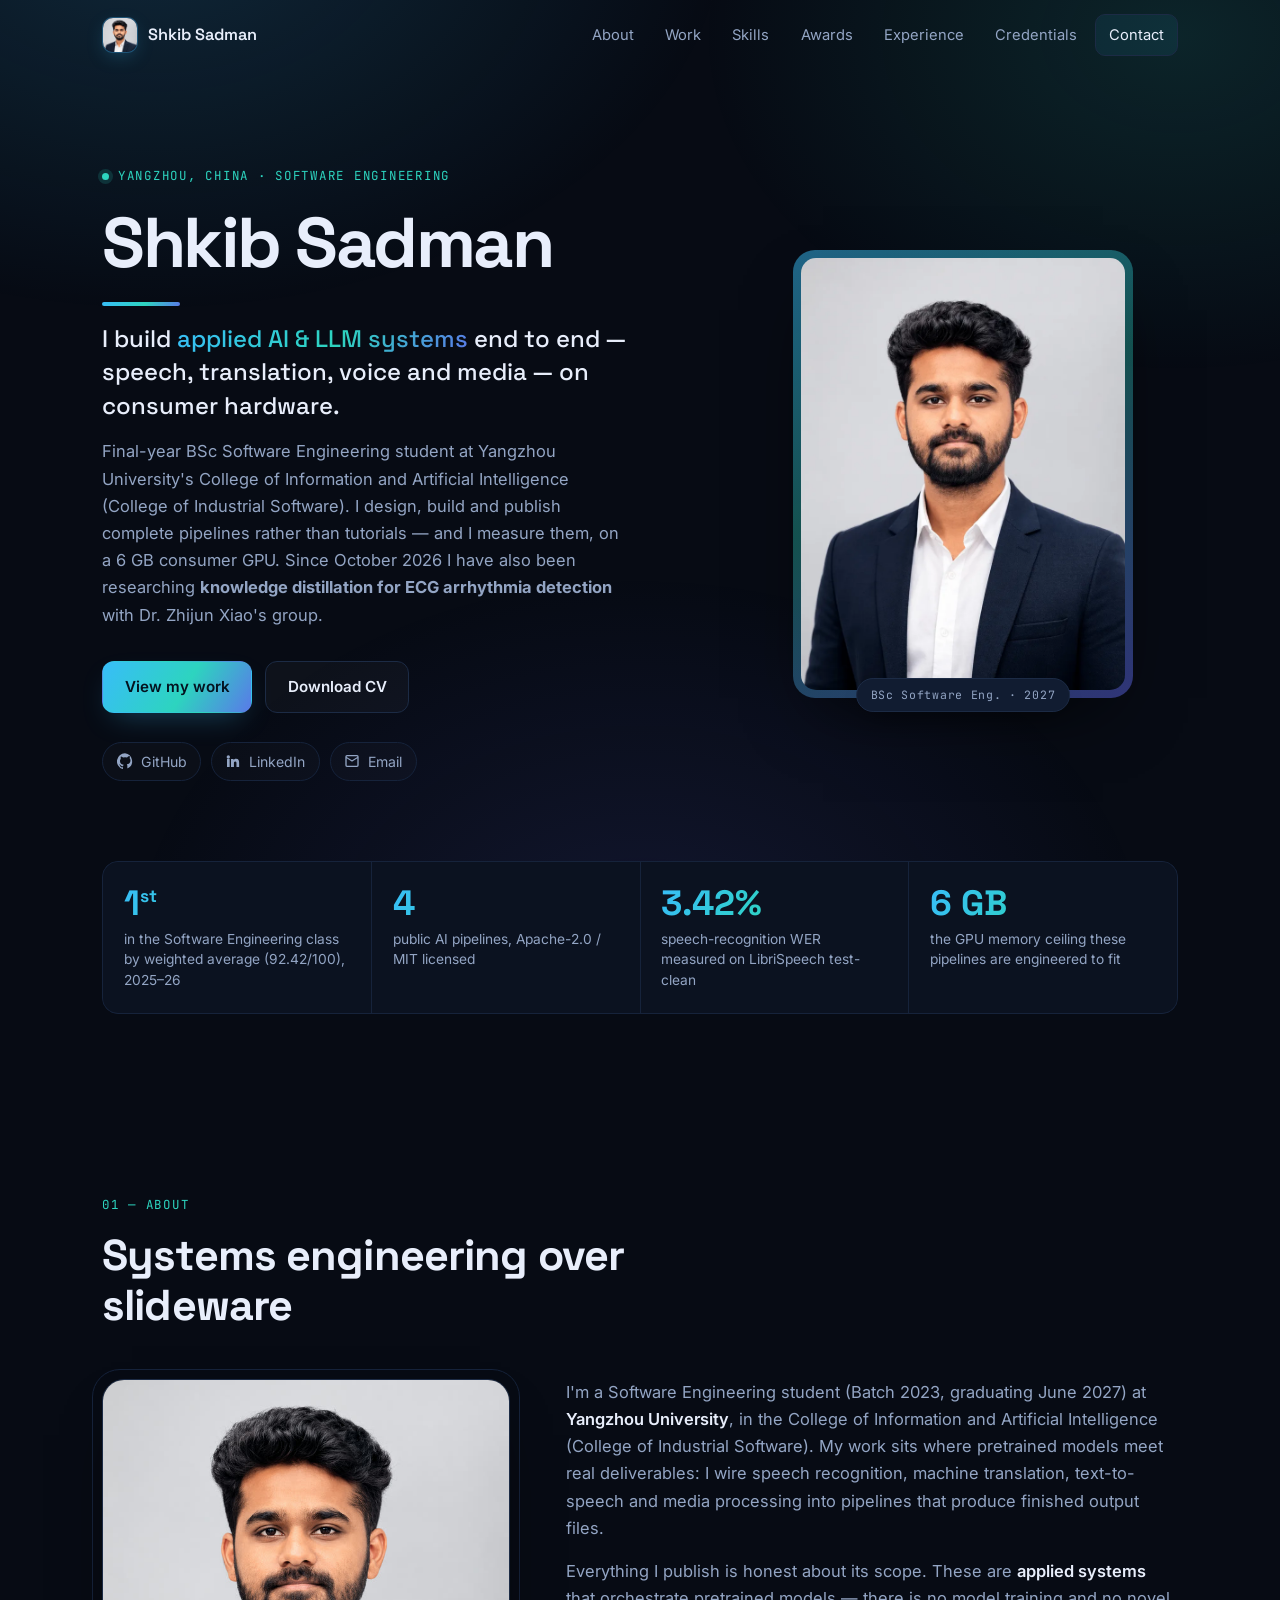
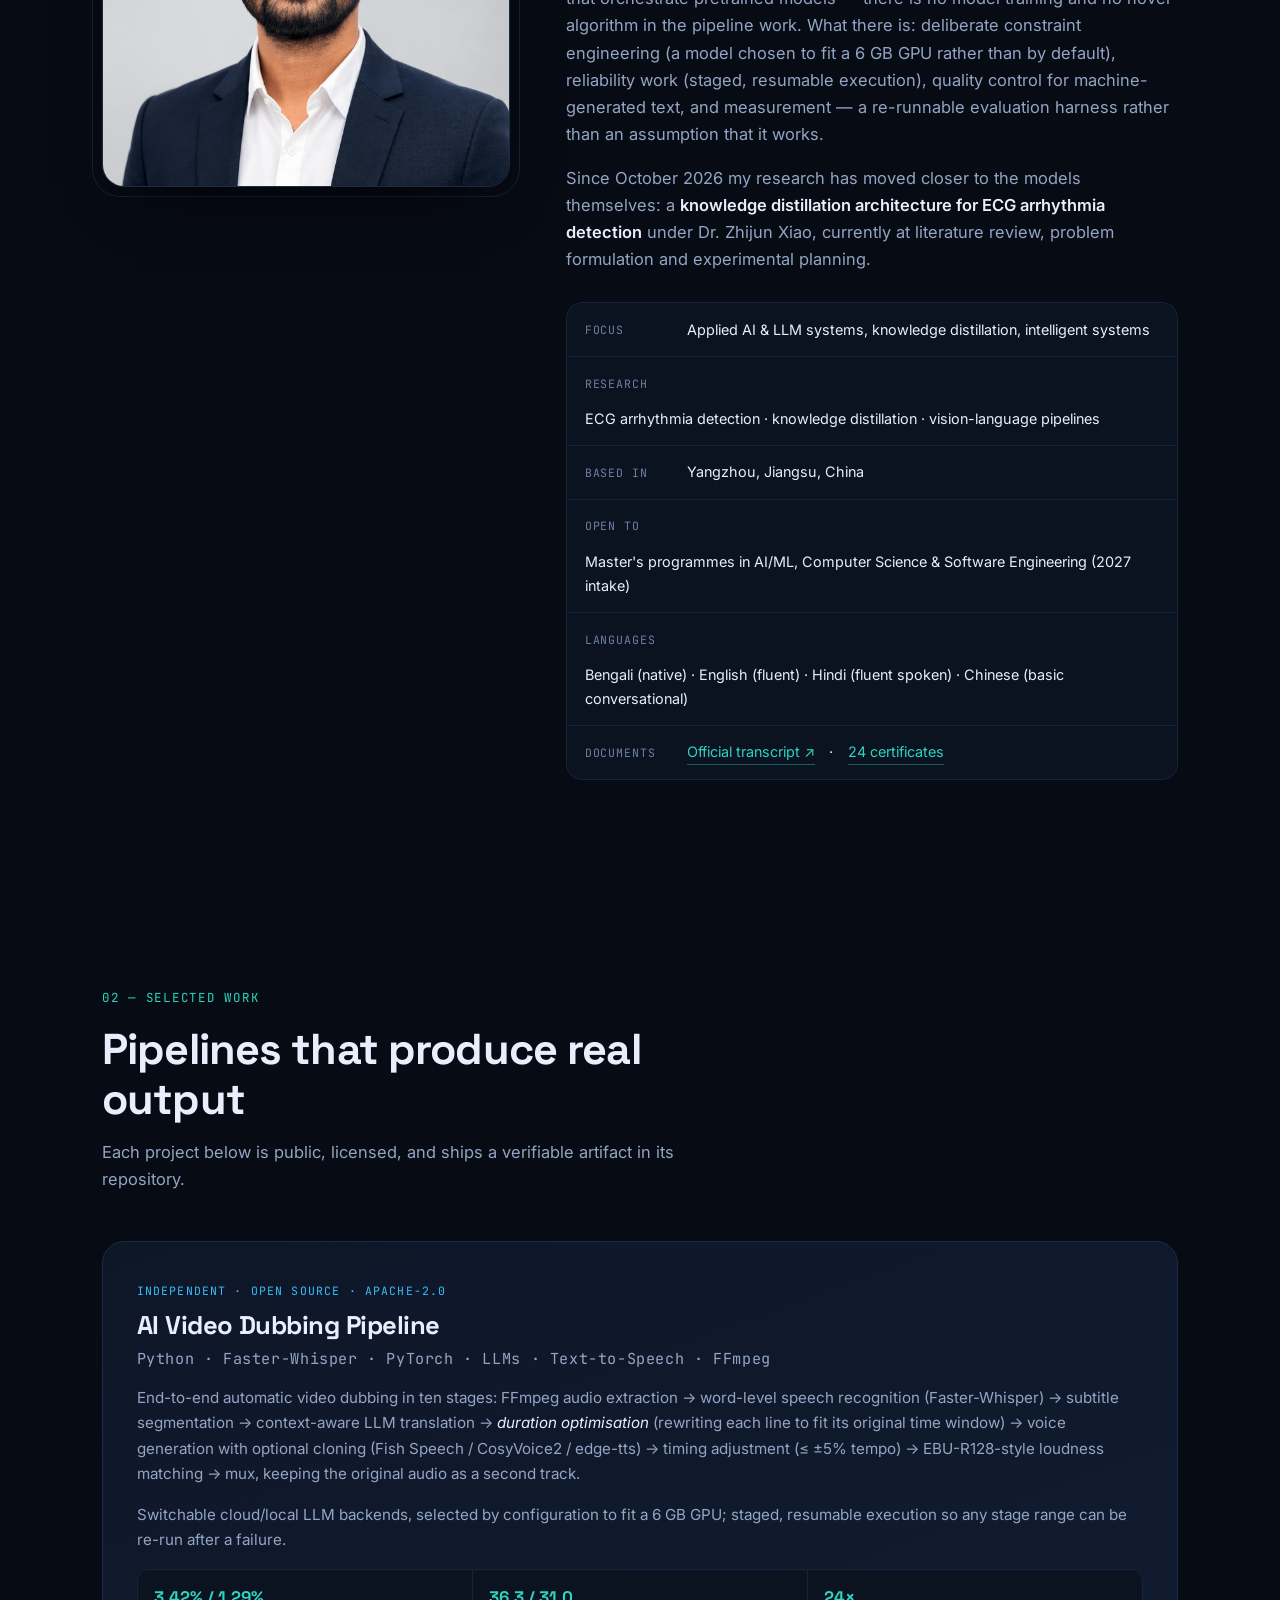
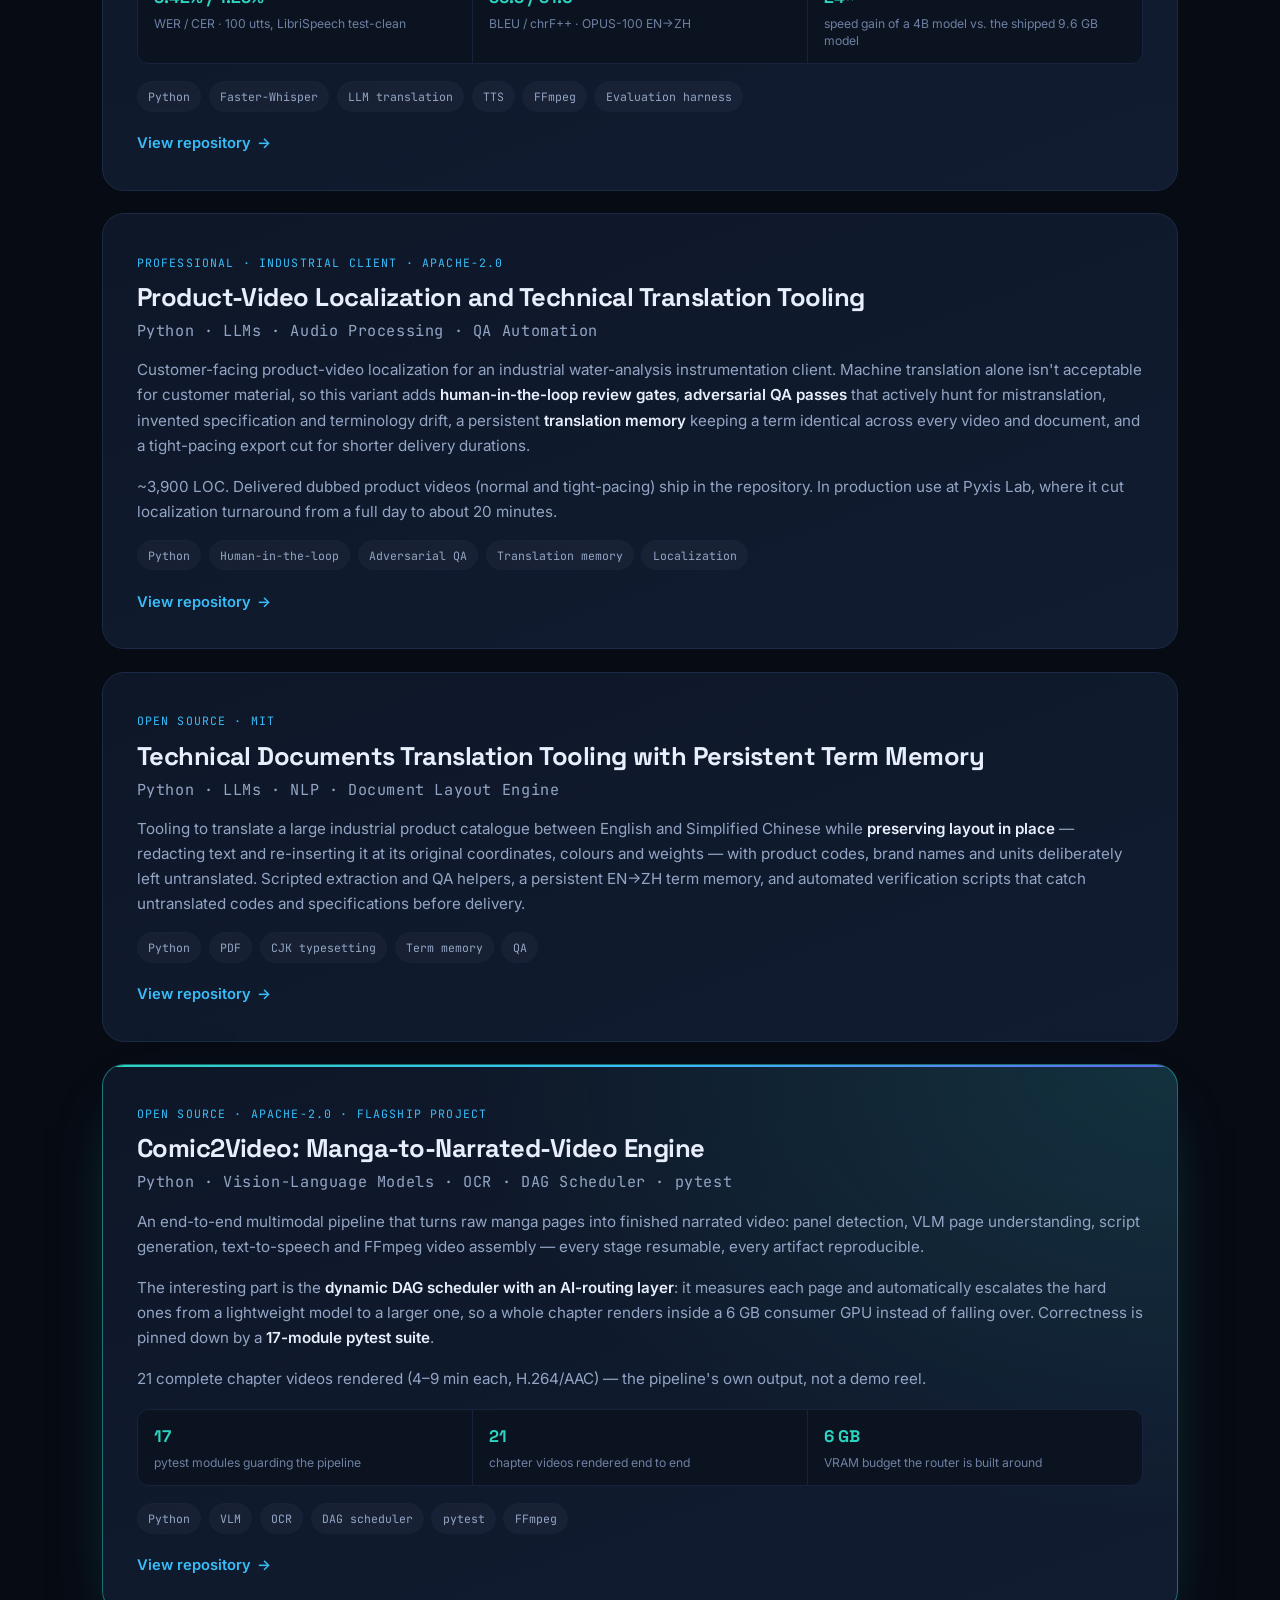
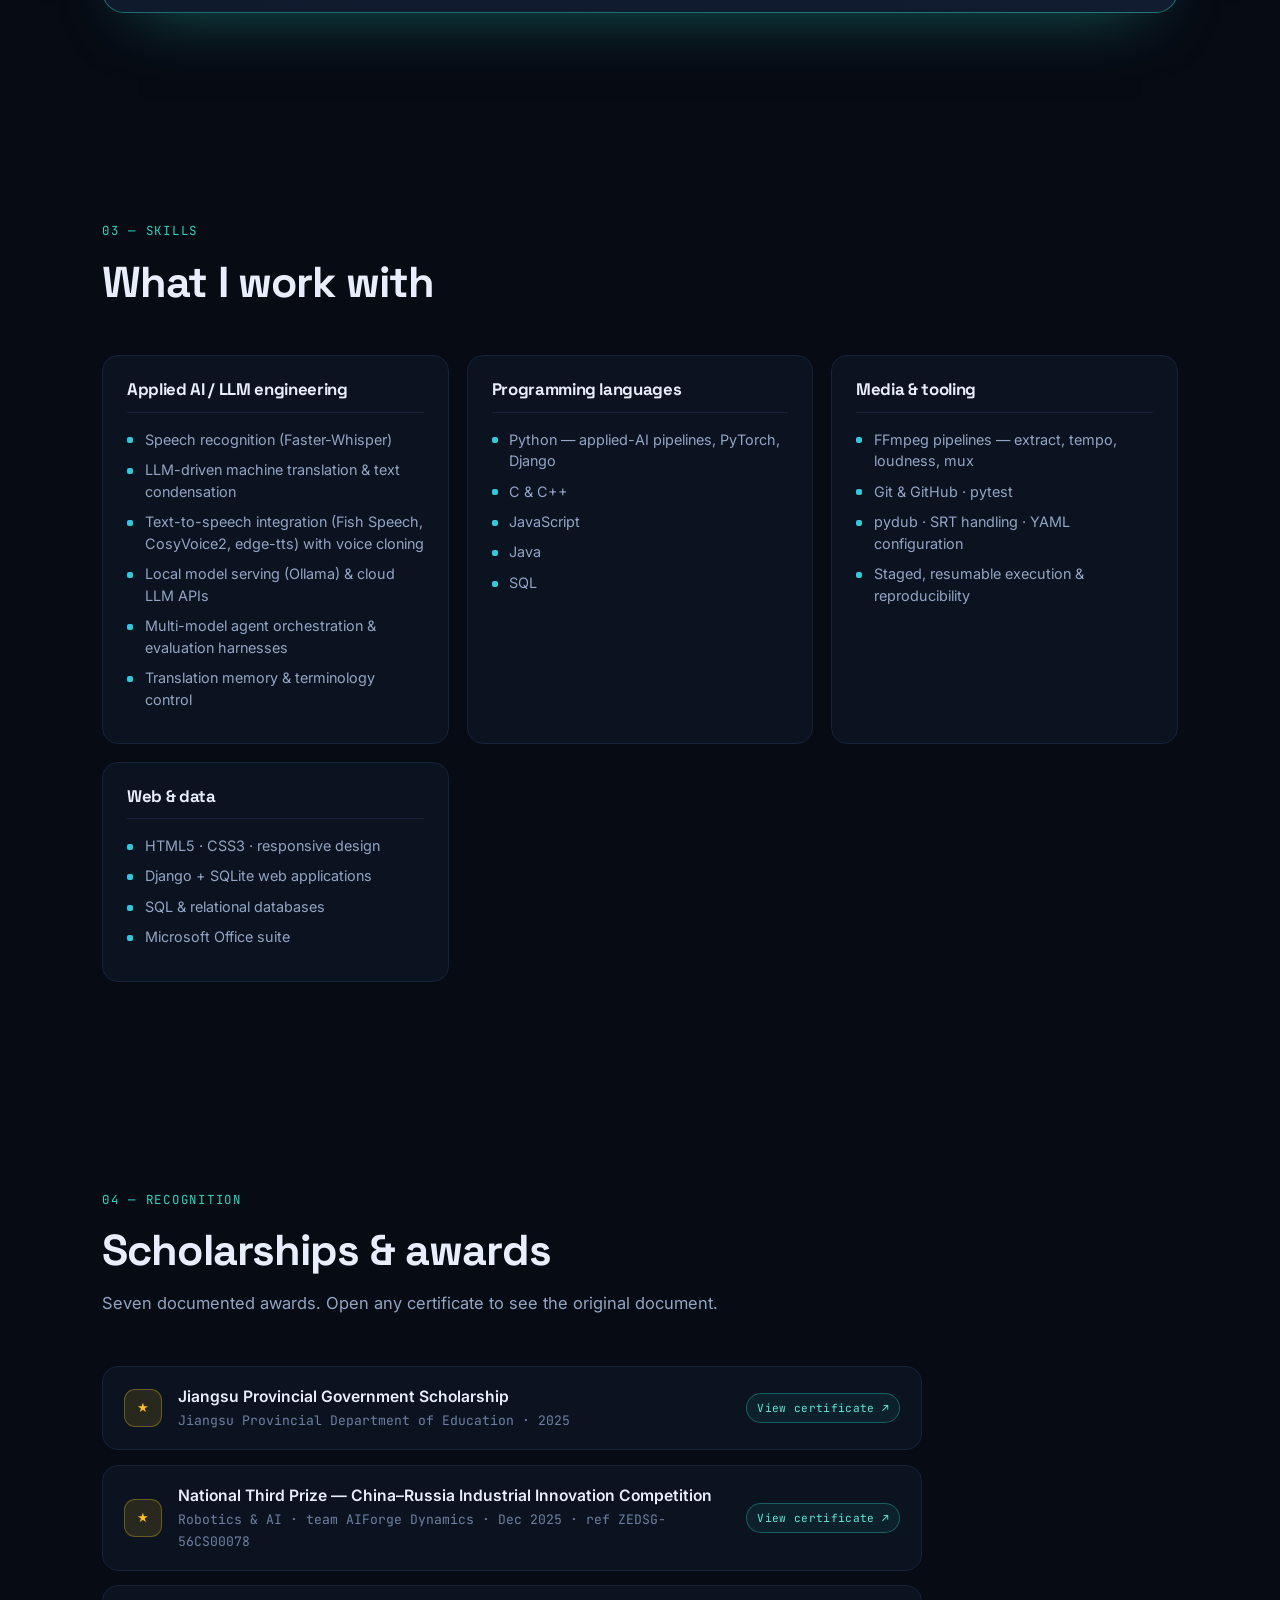
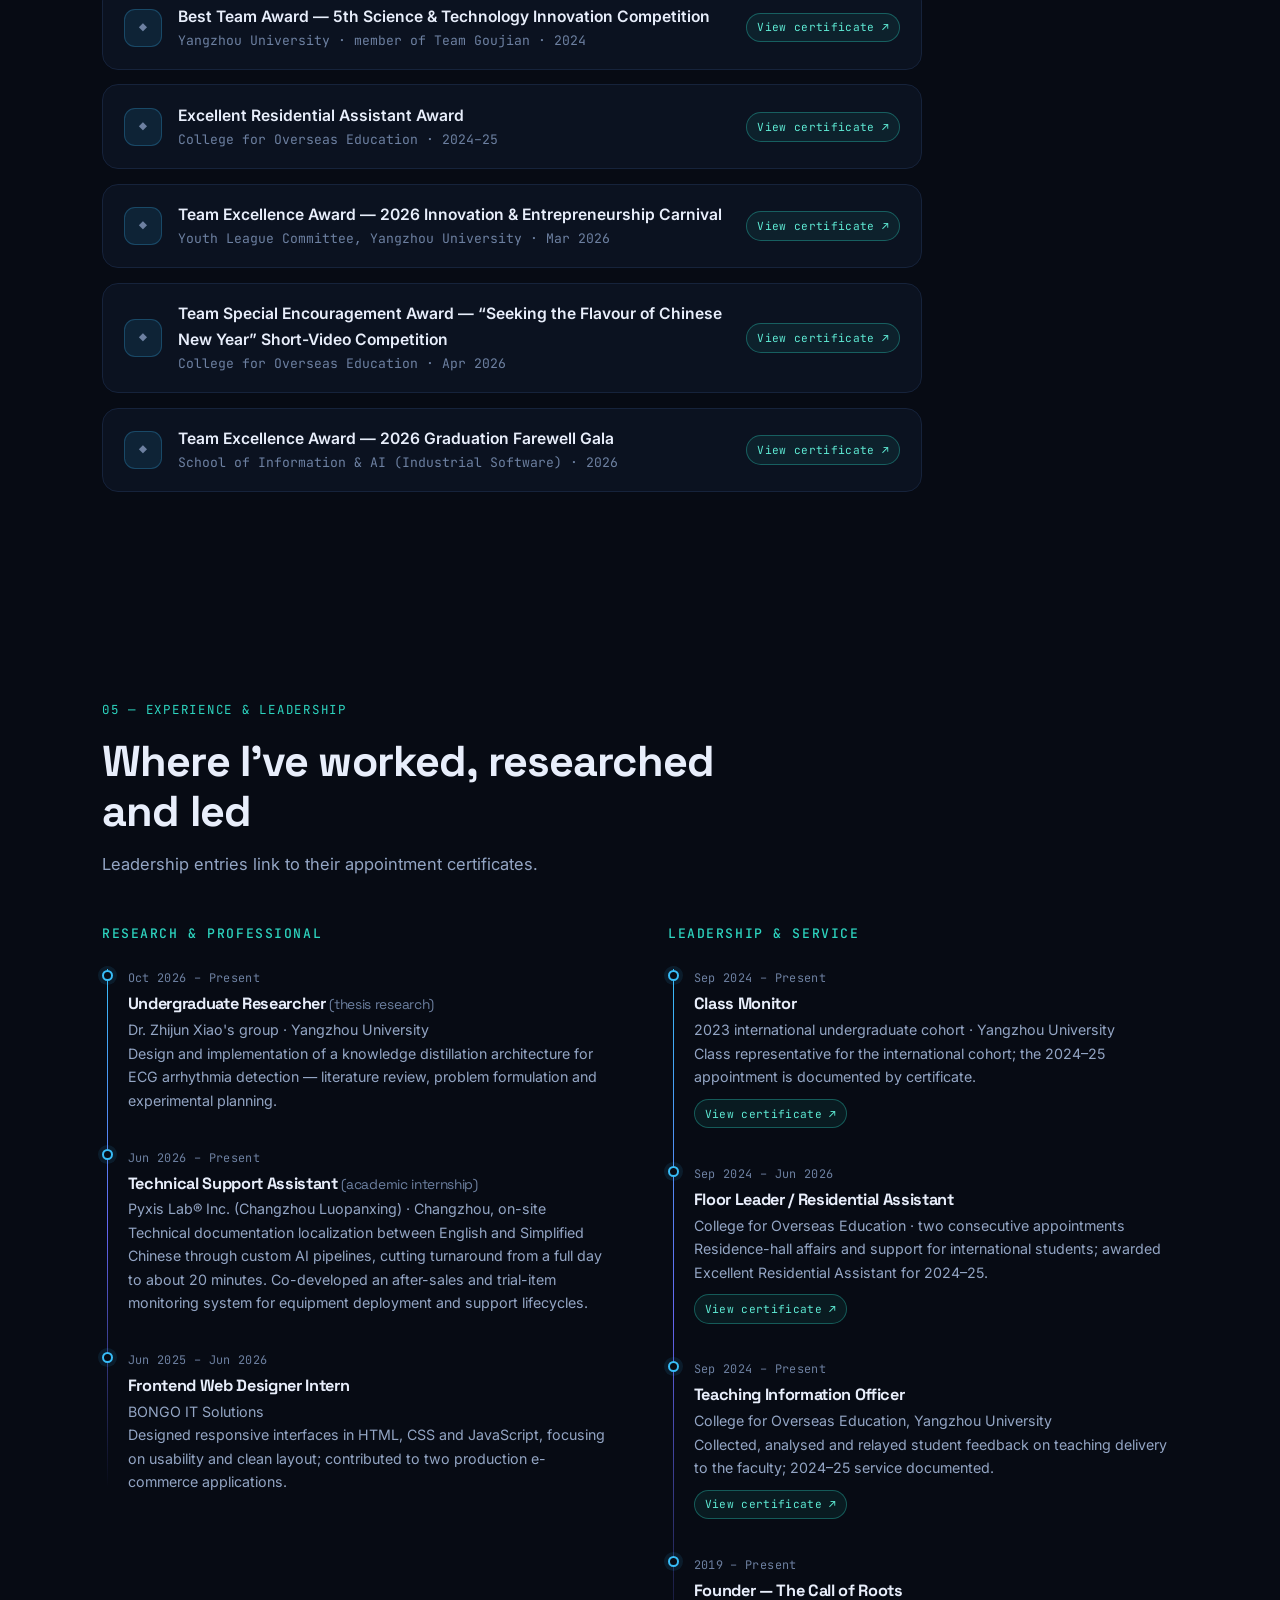
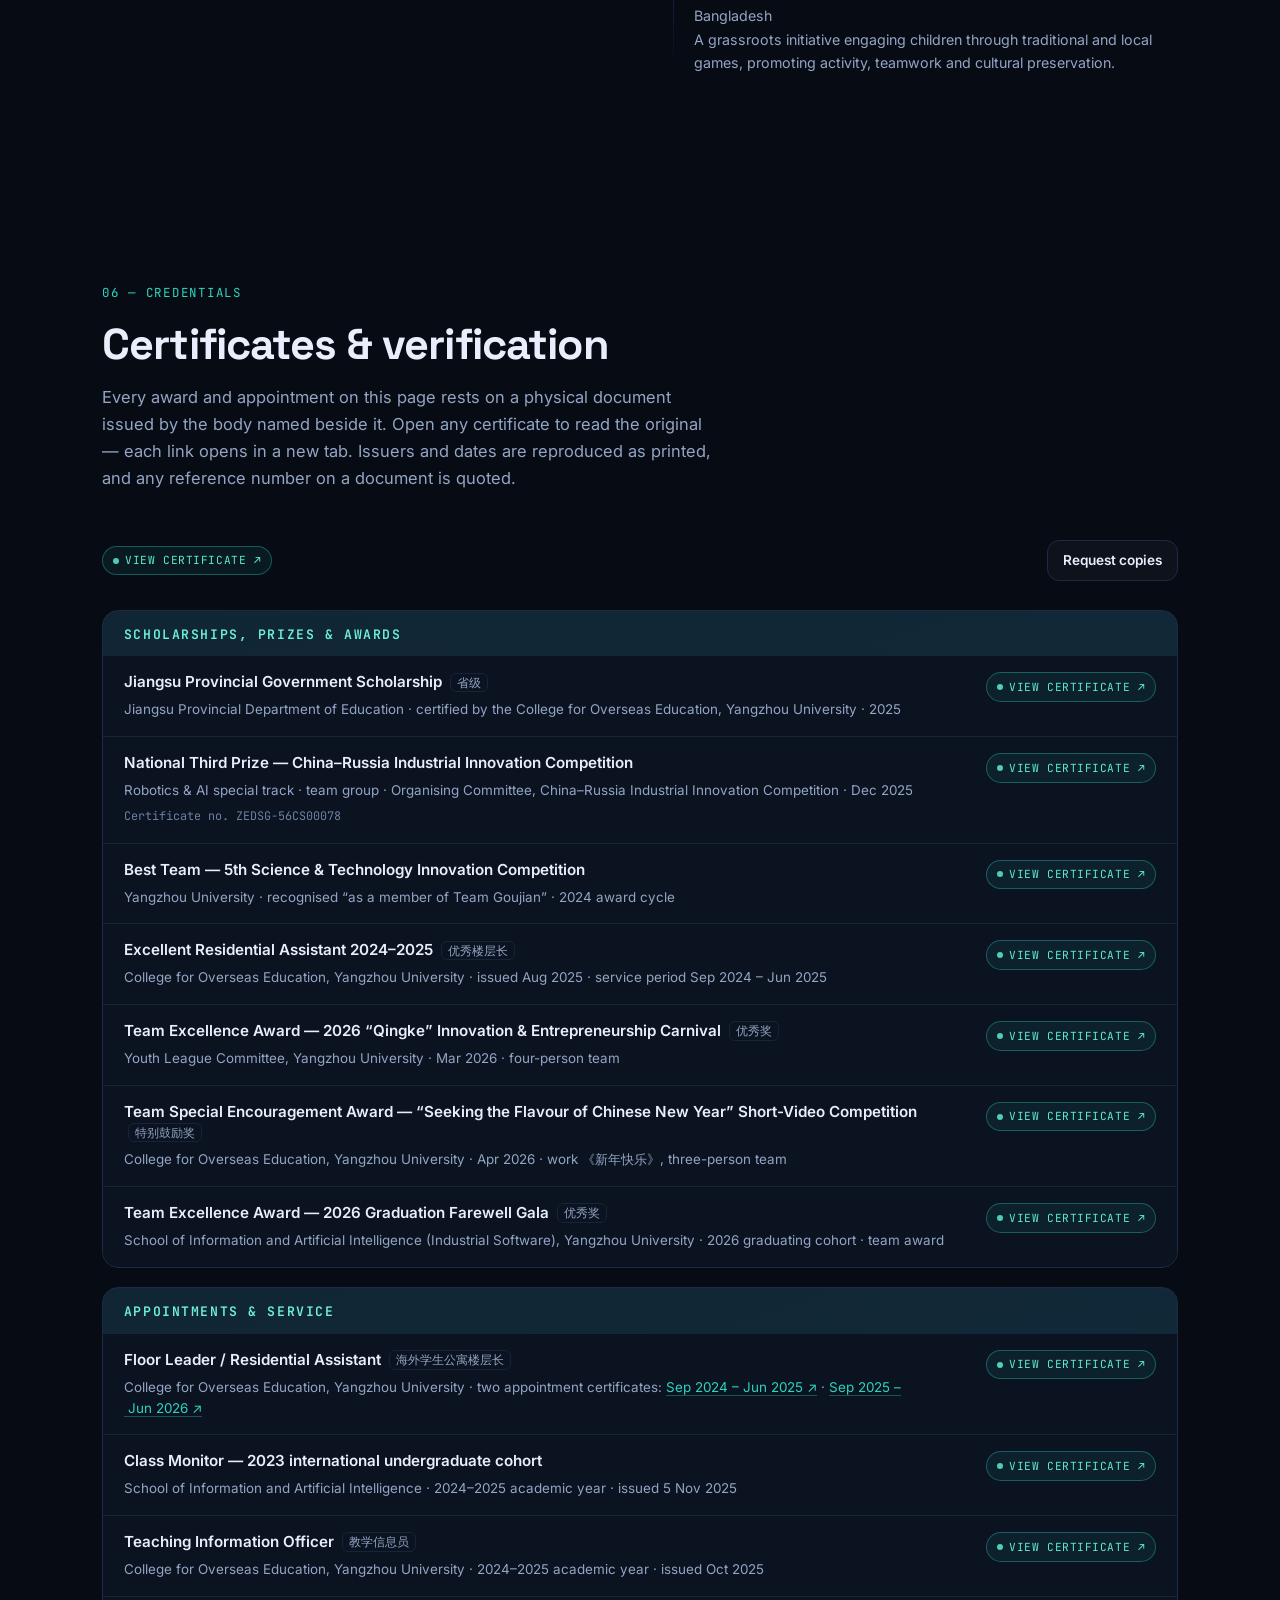
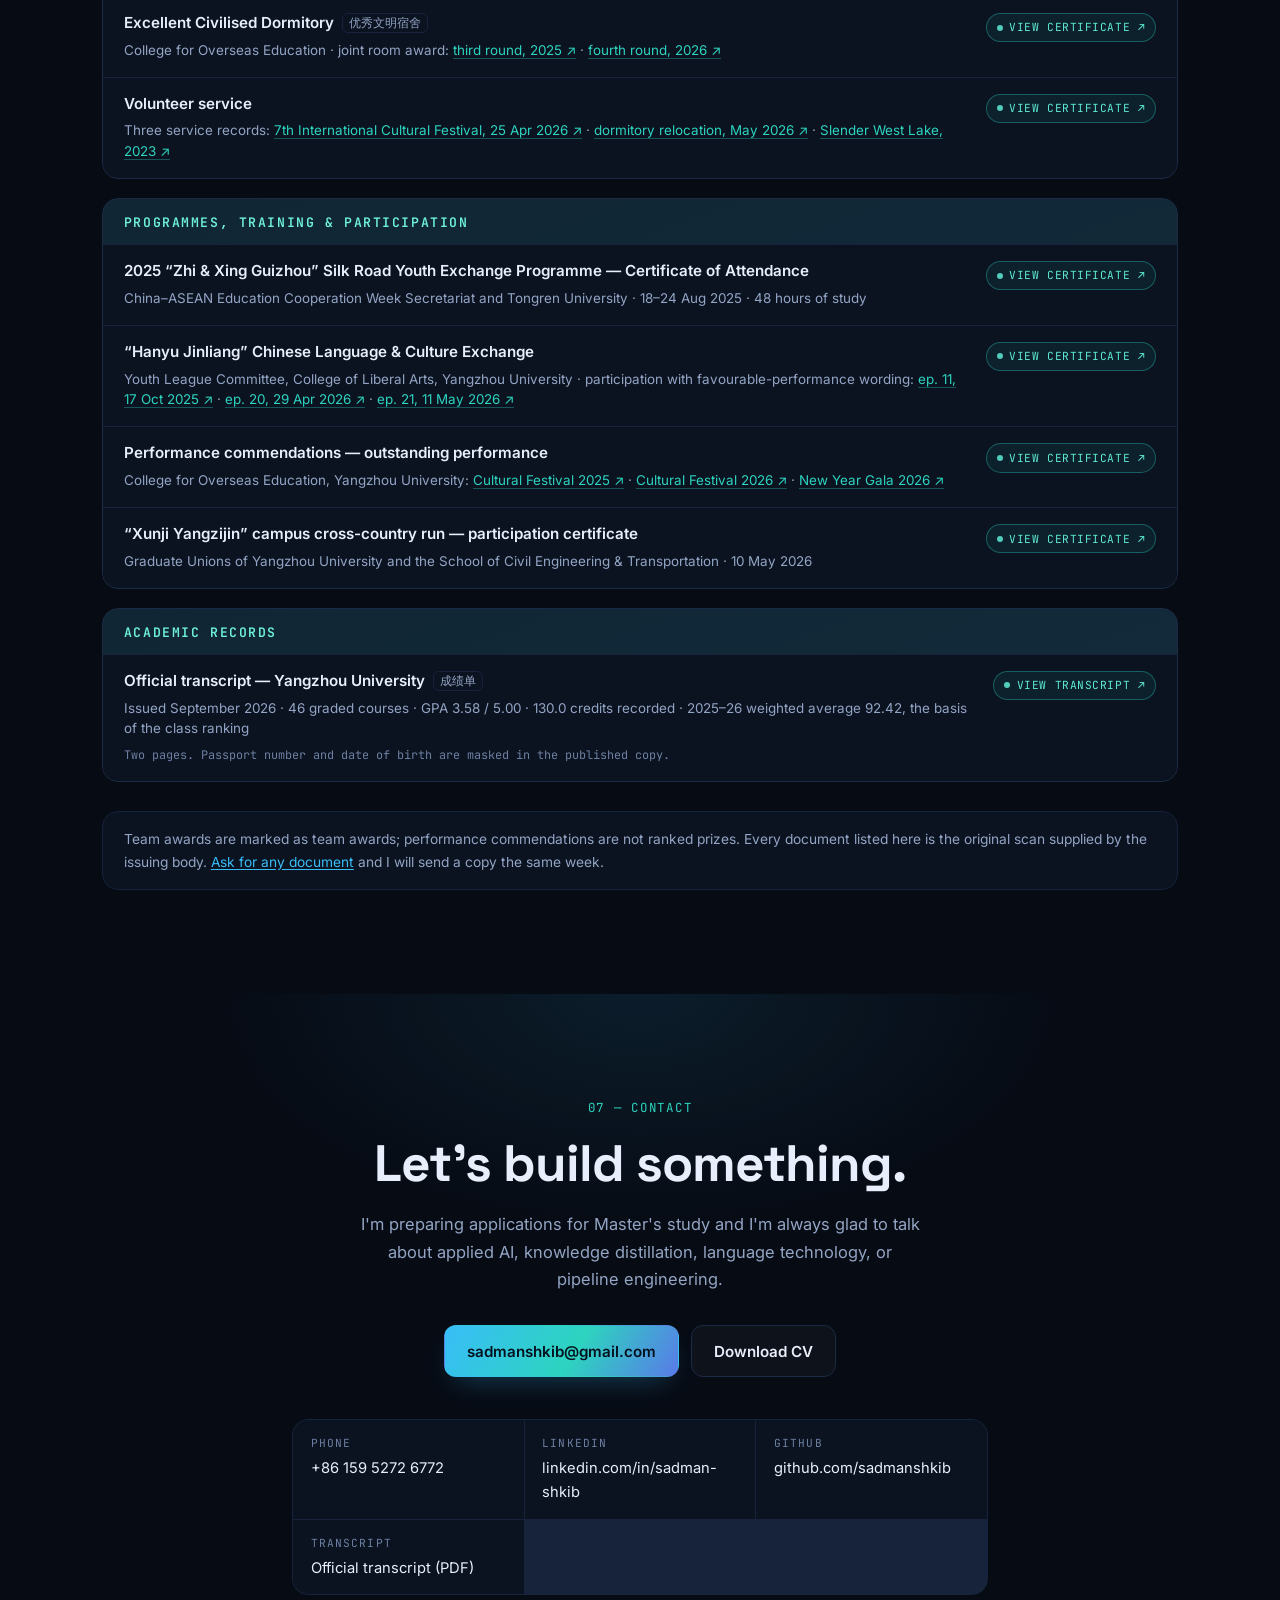
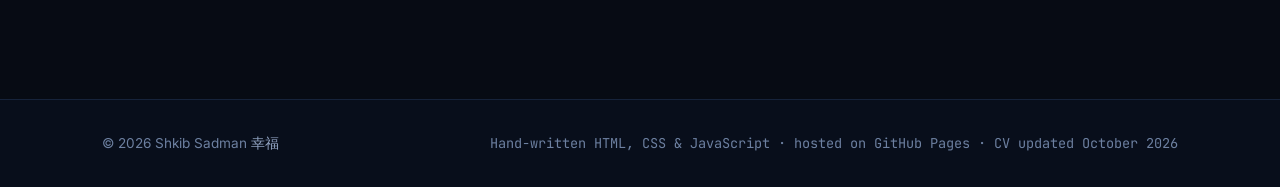
==== commit 56bda8dd: "Use profile photo in nav; remove Documentation in progress group - Nav brand now shows the headshot " ====
--- a/index.html
+++ b/index.html
@@ -54,7 +54,7 @@
 <header class="nav" id="nav">
   <div class="wrap nav-inner">
     <a class="brand" href="#home" aria-label="Shkib Sadman — home">
-      <span class="brand-mark">SS</span>
+      <img class="brand-avatar" src="assets/img/headshot-square.jpg" alt="" width="36" height="36" />
       <span class="brand-text">Shkib&nbsp;Sadman</span>
     </a>
     <nav class="nav-links" id="nav-links" aria-label="Main navigation">
@@ -483,13 +483,12 @@
           Every award and appointment on this page rests on a physical document issued by the body
           named beside it. Open any certificate to read the original — each link opens in a new tab.
           Issuers and dates are reproduced as printed, and any reference number on a document is
-          quoted. Counts show how many documents support each record.
+          quoted.
         </p>
       </header>
 
       <div class="cred-legend reveal">
         <span class="cred-chip ok">View certificate ↗</span>
-        <span class="cred-chip pend">Awaiting document</span>
         <a class="btn btn-ghost btn-sm" href="mailto:sadmanshkib@gmail.com?subject=Request%20for%20certificate%20copies">Request copies</a>
       </div>
 
@@ -567,7 +566,6 @@
               <div class="cred-main">
                 <strong>Class Monitor — 2023 international undergraduate cohort</strong>
                 <p class="cred-meta">School of Information and Artificial Intelligence · 2024–2025 academic year · issued 5 Nov 2025</p>
-                <p class="cred-ref pend">2025–26 continuation is self-reported; renewal certificate awaited.</p>
               </div>
               <a class="cred-chip ok" href="assets/certificates/class-monitor-2024-25.jpg" target="_blank" rel="noopener">View certificate&nbsp;↗</a>
             </li>
@@ -575,7 +573,6 @@
               <div class="cred-main">
                 <strong>Teaching Information Officer <span class="cred-tag">教学信息员</span></strong>
                 <p class="cred-meta">College for Overseas Education, Yangzhou University · 2024–2025 academic year · issued Oct 2025</p>
-                <p class="cred-ref pend">2025–26 continuation is self-reported; renewal certificate awaited.</p>
               </div>
               <a class="cred-chip ok" href="assets/certificates/teaching-info-officer-2024-25.jpg" target="_blank" rel="noopener">View certificate&nbsp;↗</a>
             </li>
@@ -655,45 +652,13 @@
           </ul>
         </div>
 
-        <div class="cred-group reveal">
-          <h3>Documentation in progress</h3>
-          <ul class="cred-list">
-            <li id="cred-rank">
-              <div class="cred-main">
-                <strong>Class-rank statement</strong>
-                <p class="cred-meta">Written confirmation of the #1 ranking from the college (the 92.42 weighted average itself is on the transcript)</p>
-              </div>
-              <span class="cred-chip pend">Awaiting document</span>
-            </li>
-            <li id="cred-internships">
-              <div class="cred-main">
-                <strong>Internship certificates — Pyxis Lab® Inc. and BONGO IT Solutions</strong>
-                <p class="cred-meta">Completion letters for the technical support internship (Jun 2026 –) and the frontend internship (Jun 2025 – Jun 2026)</p>
-              </div>
-              <span class="cred-chip pend">Awaiting document</span>
-            </li>
-            <li id="cred-research">
-              <div class="cred-main">
-                <strong>Thesis supervision confirmation — Dr. Zhijun Xiao</strong>
-                <p class="cred-meta">Written confirmation of the undergraduate research appointment, Oct 2026 – present</p>
-              </div>
-              <span class="cred-chip pend">Awaiting document</span>
-            </li>
-            <li id="cred-renewals">
-              <div class="cred-main">
-                <strong>2025–26 renewals — Class Monitor &amp; Teaching Information Officer</strong>
-                <p class="cred-meta">Renewal certificates covering the second year of both appointments</p>
-              </div>
-              <span class="cred-chip pend">Awaiting document</span>
-            </li>
-          </ul>
-        </div>
+        
 
       </div>
 
       <p class="cred-note reveal">
         Team awards are marked as team awards; performance commendations are not ranked prizes.
-        Anything not yet documented is listed honestly under <em>Documentation in progress</em>.
+        Every document listed here is the original scan supplied by the issuing body.
         <a href="mailto:sadmanshkib@gmail.com">Ask for any document</a> and I will send a copy the
         same week.
       </p>
--- a/assets/css/styles.css
+++ b/assets/css/styles.css
@@ -81,6 +81,12 @@
   background:var(--grad);color:#04121f;font-weight:700;font-size:.85rem;letter-spacing:-.03em;
   box-shadow:0 6px 20px -6px var(--ring);
 }
+.brand-avatar{
+  width:36px;height:36px;border-radius:11px;object-fit:cover;flex:0 0 auto;
+  border:1px solid rgba(56,189,248,.35);background:var(--card-2);
+  box-shadow:0 6px 20px -6px var(--ring);
+}
+.brand:hover .brand-avatar{border-color:var(--accent)}
 .brand-text{font-size:1.02rem}
 .nav-links{display:flex;align-items:center;gap:.35rem}
 .nav-links a{
